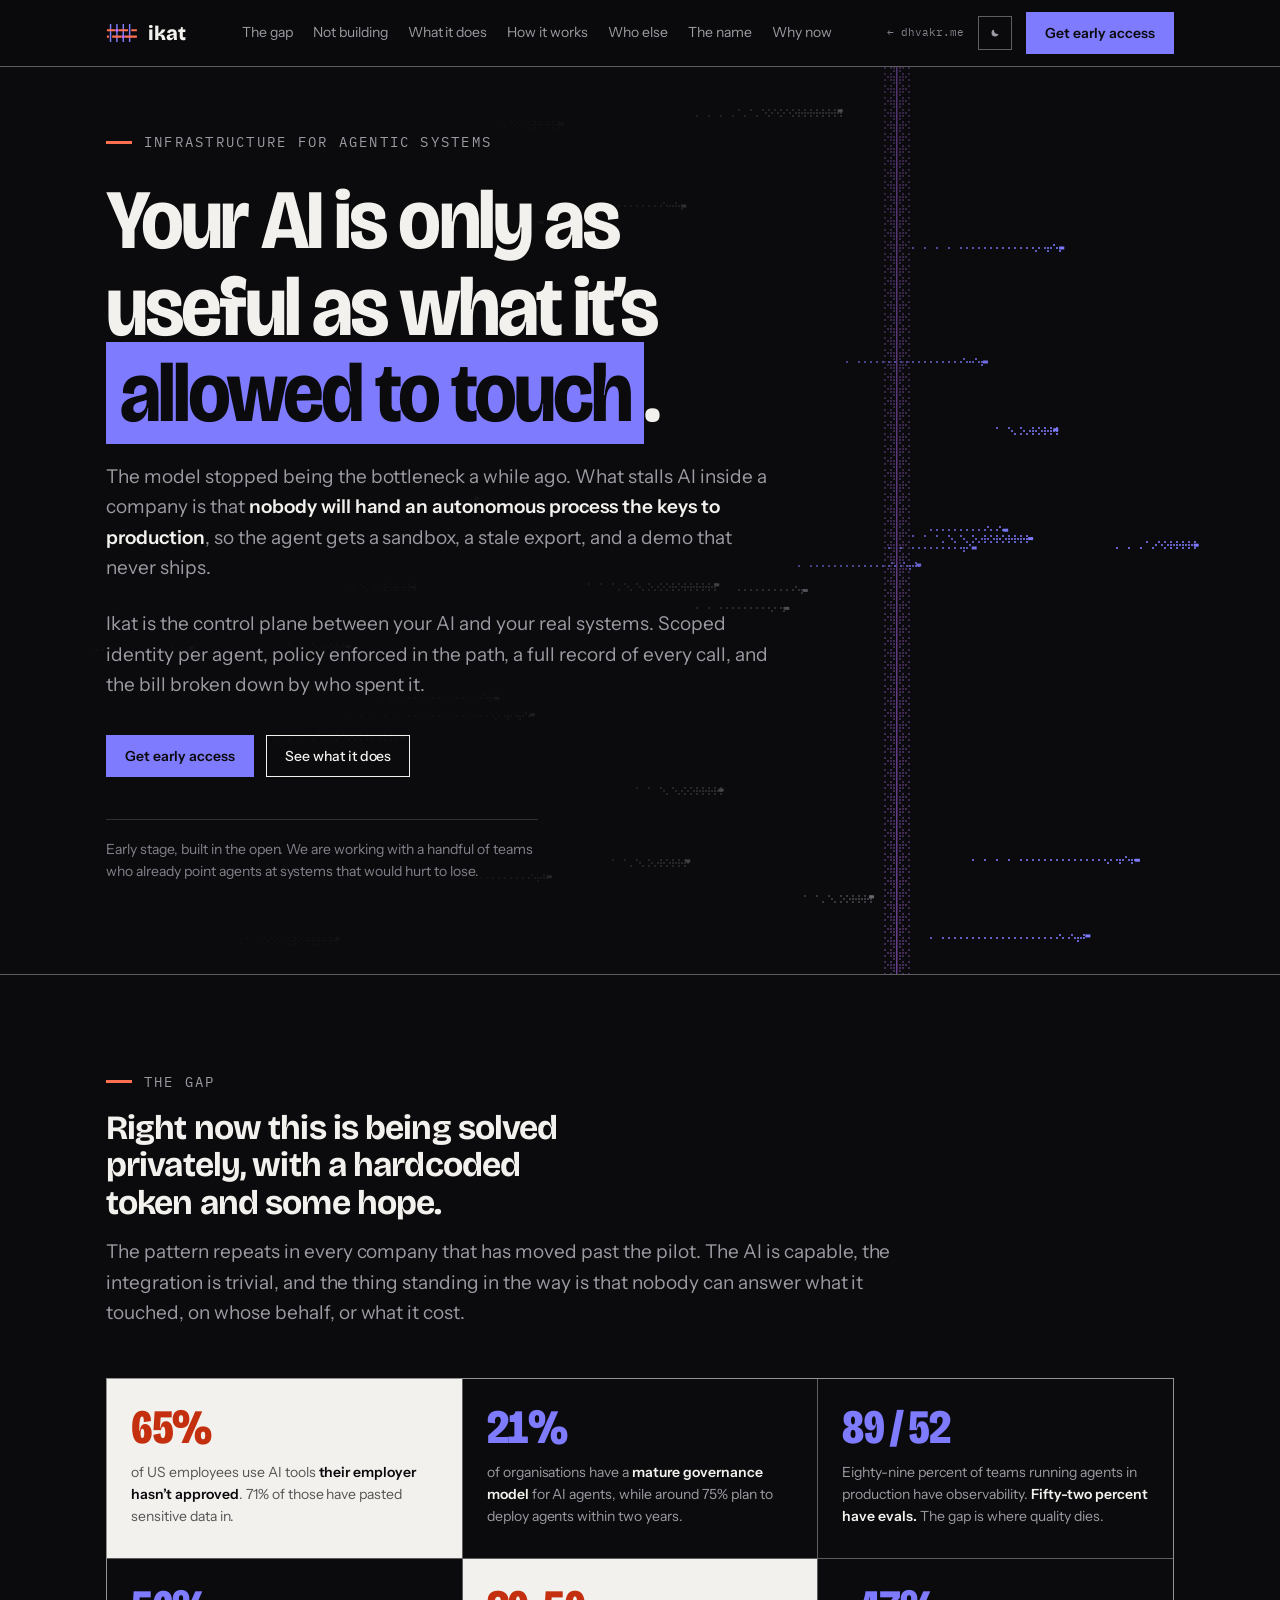
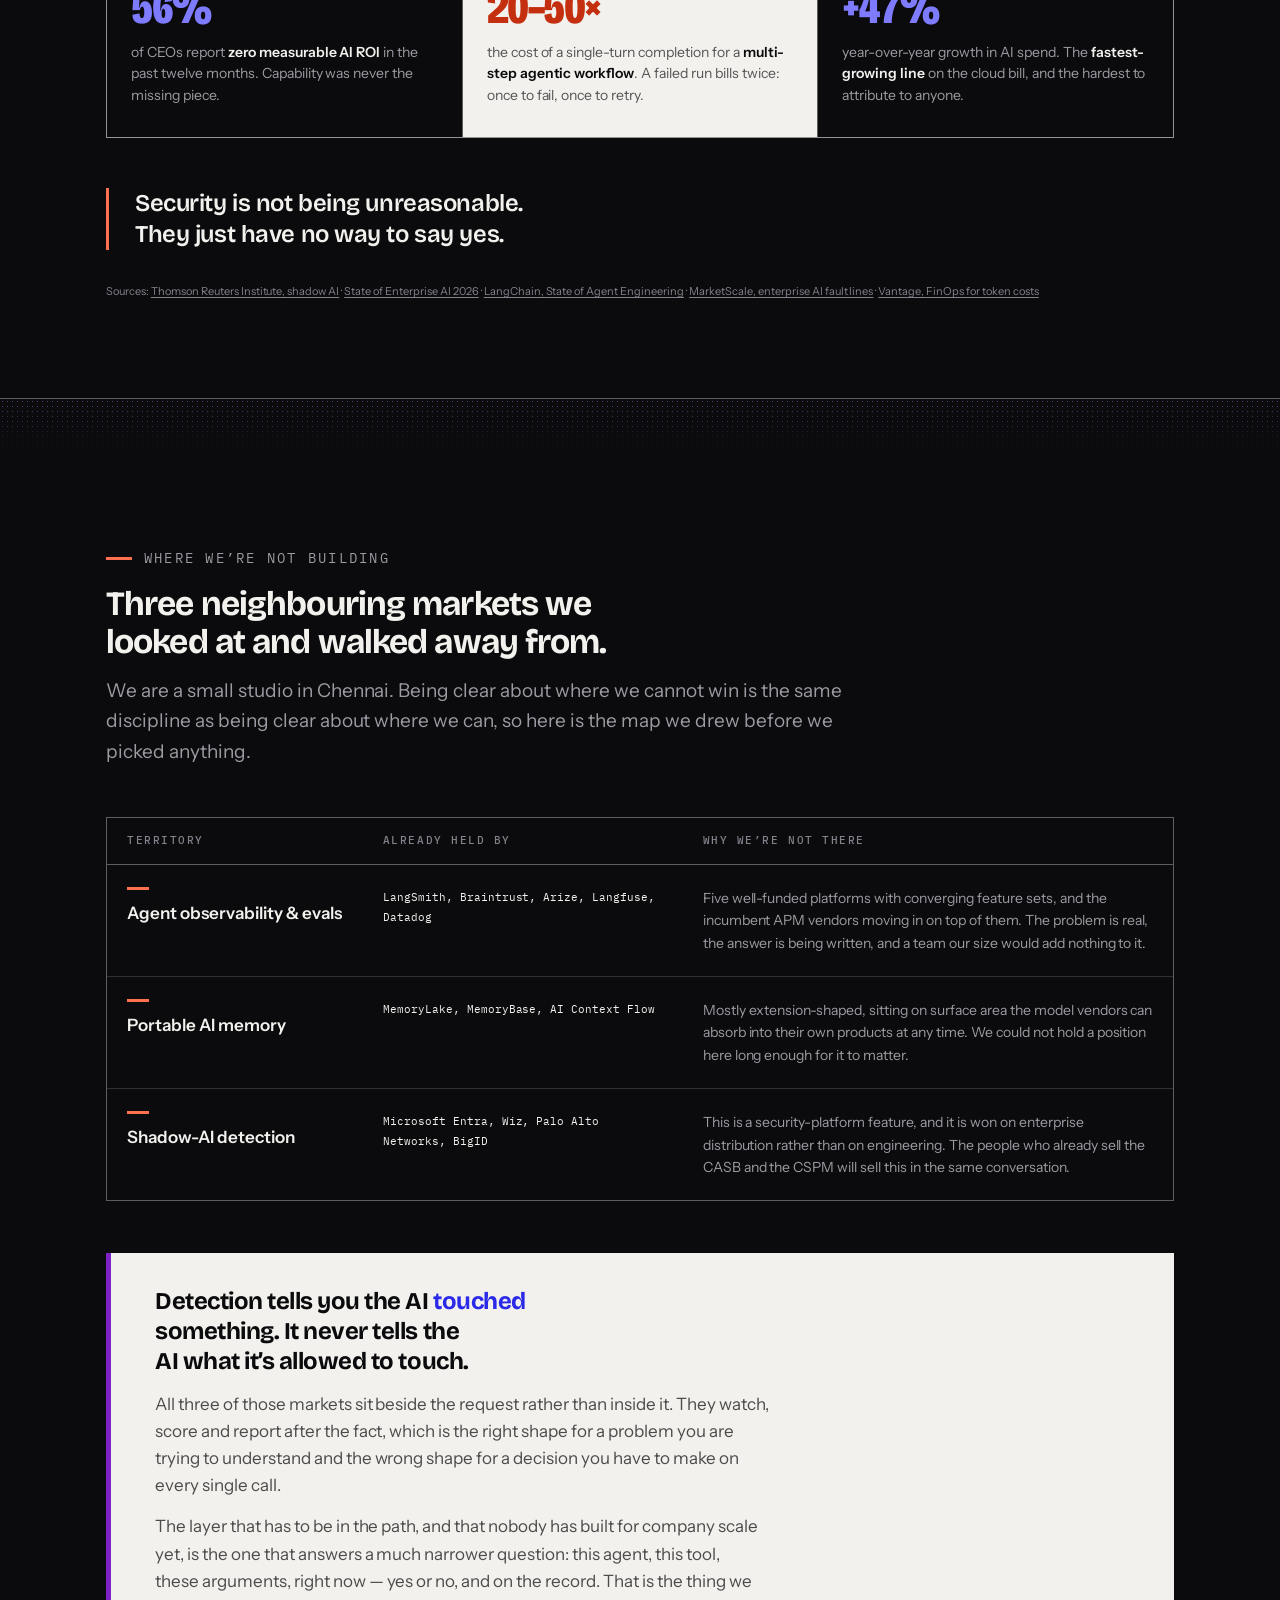
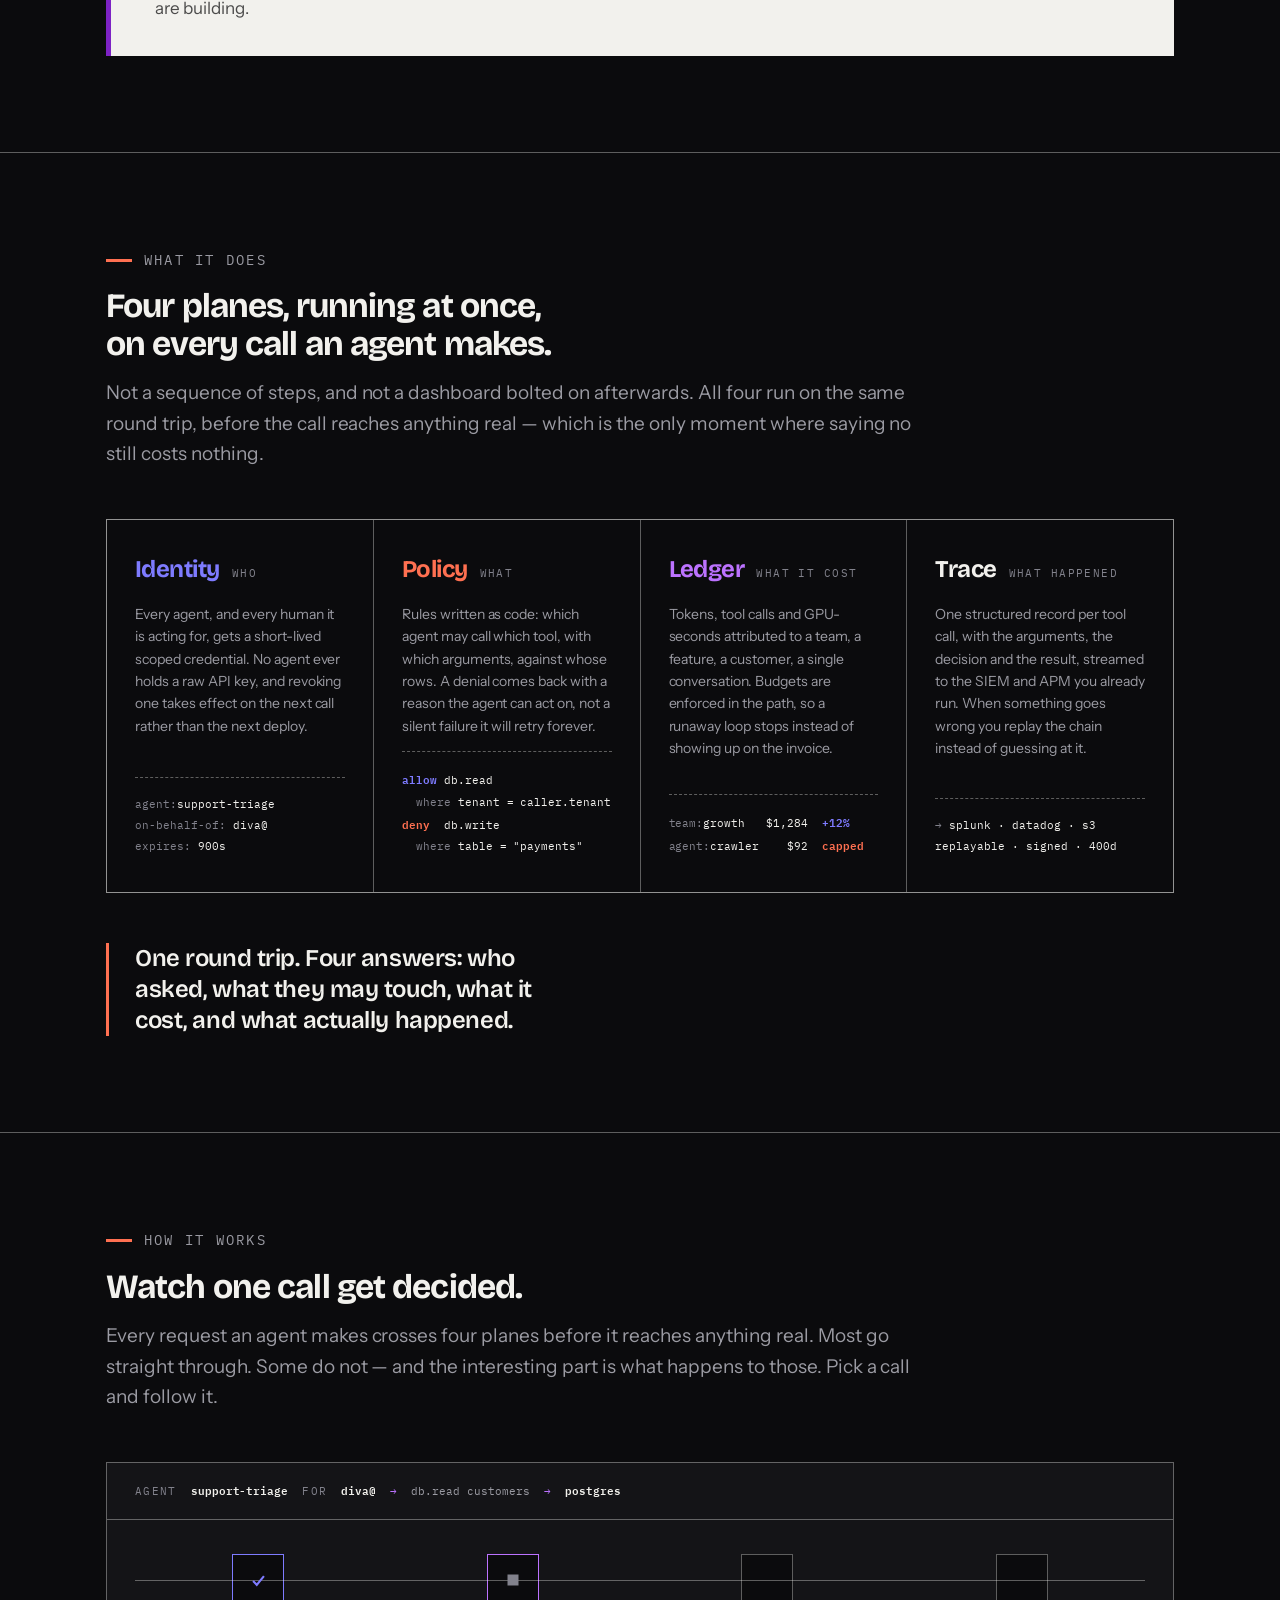
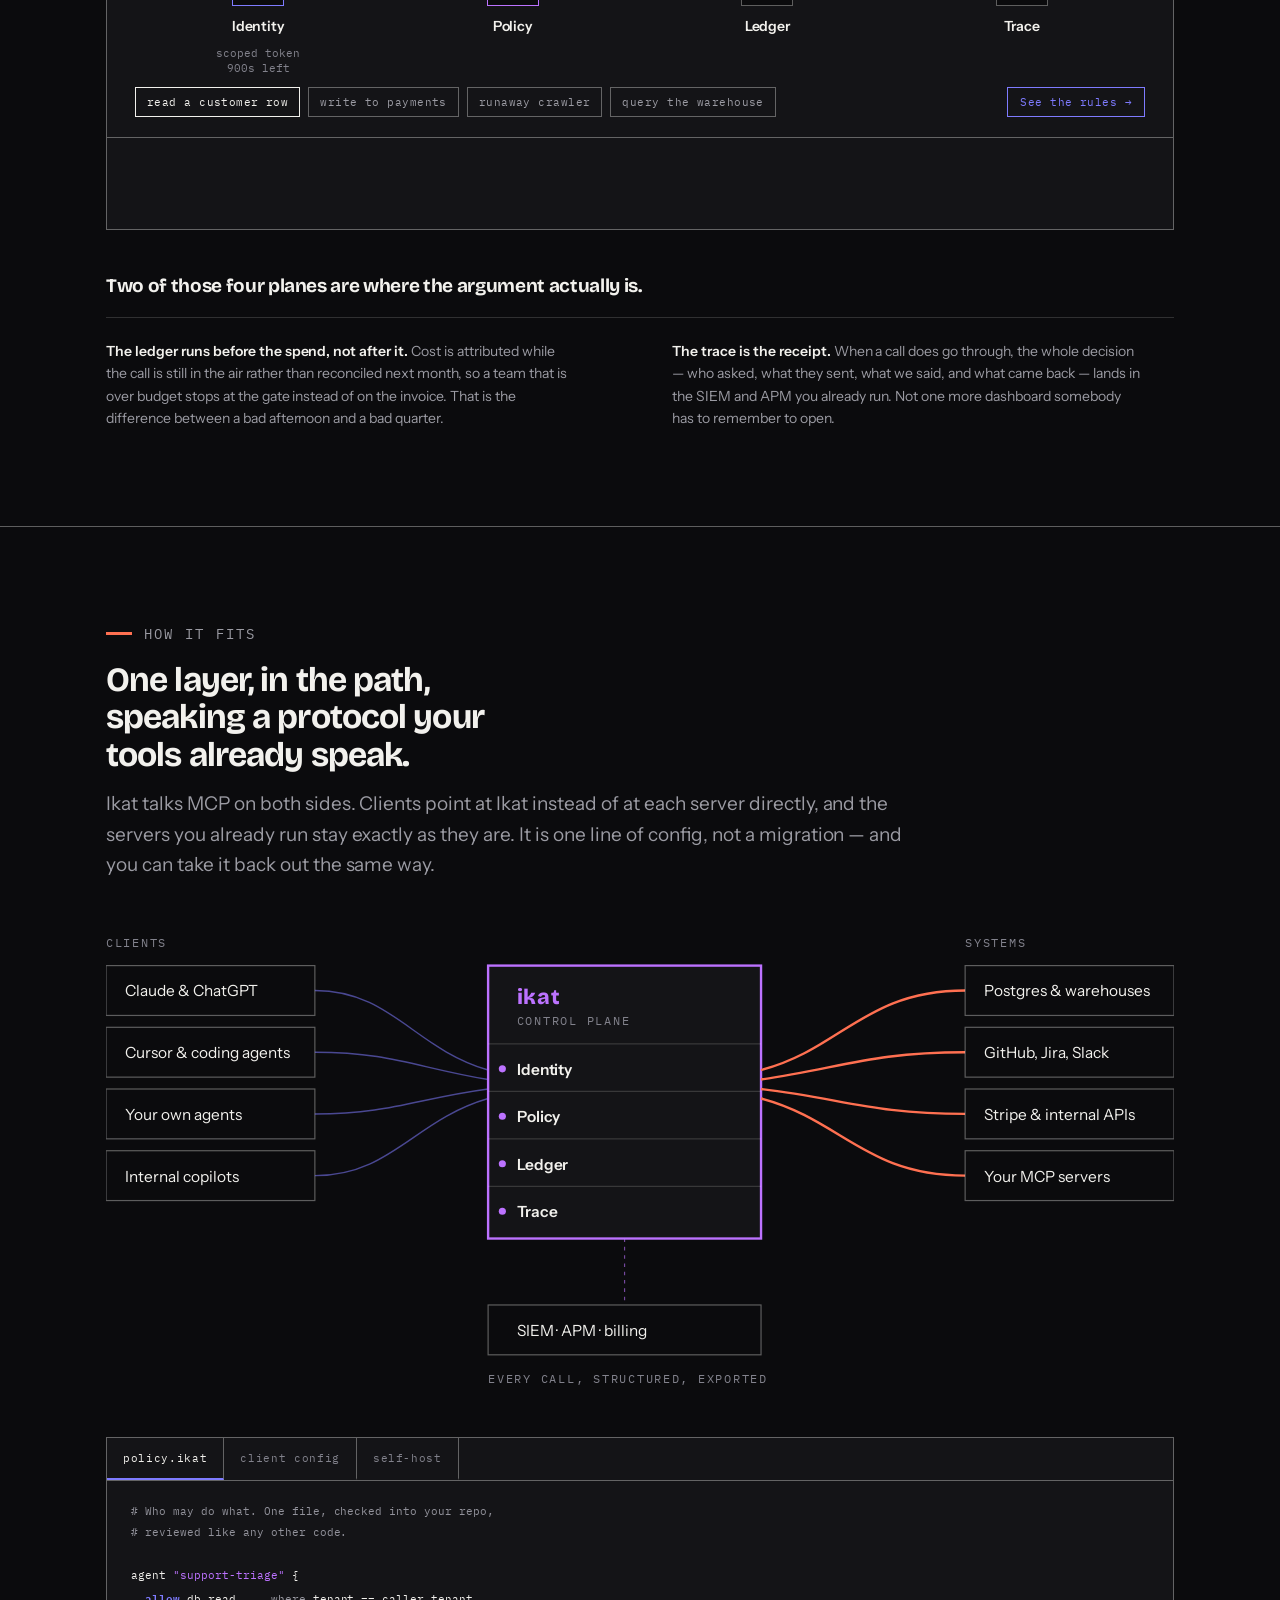
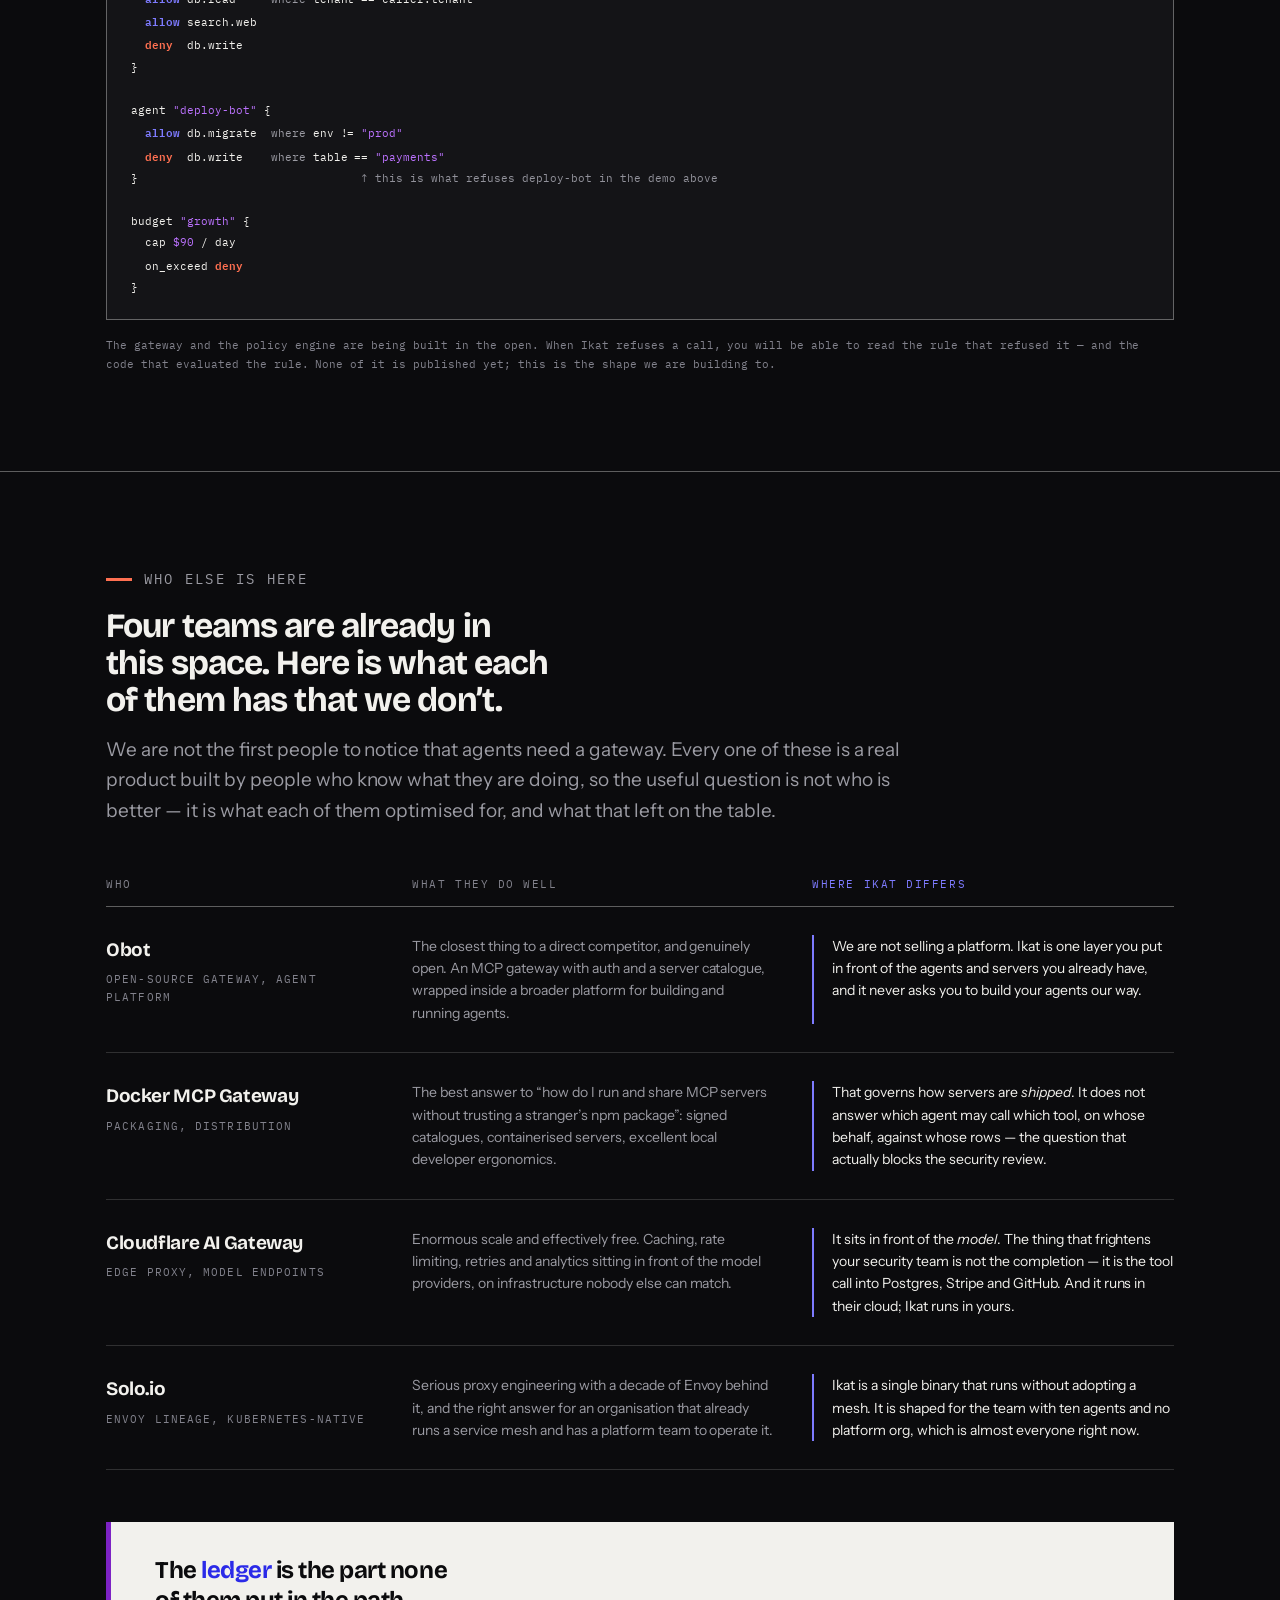
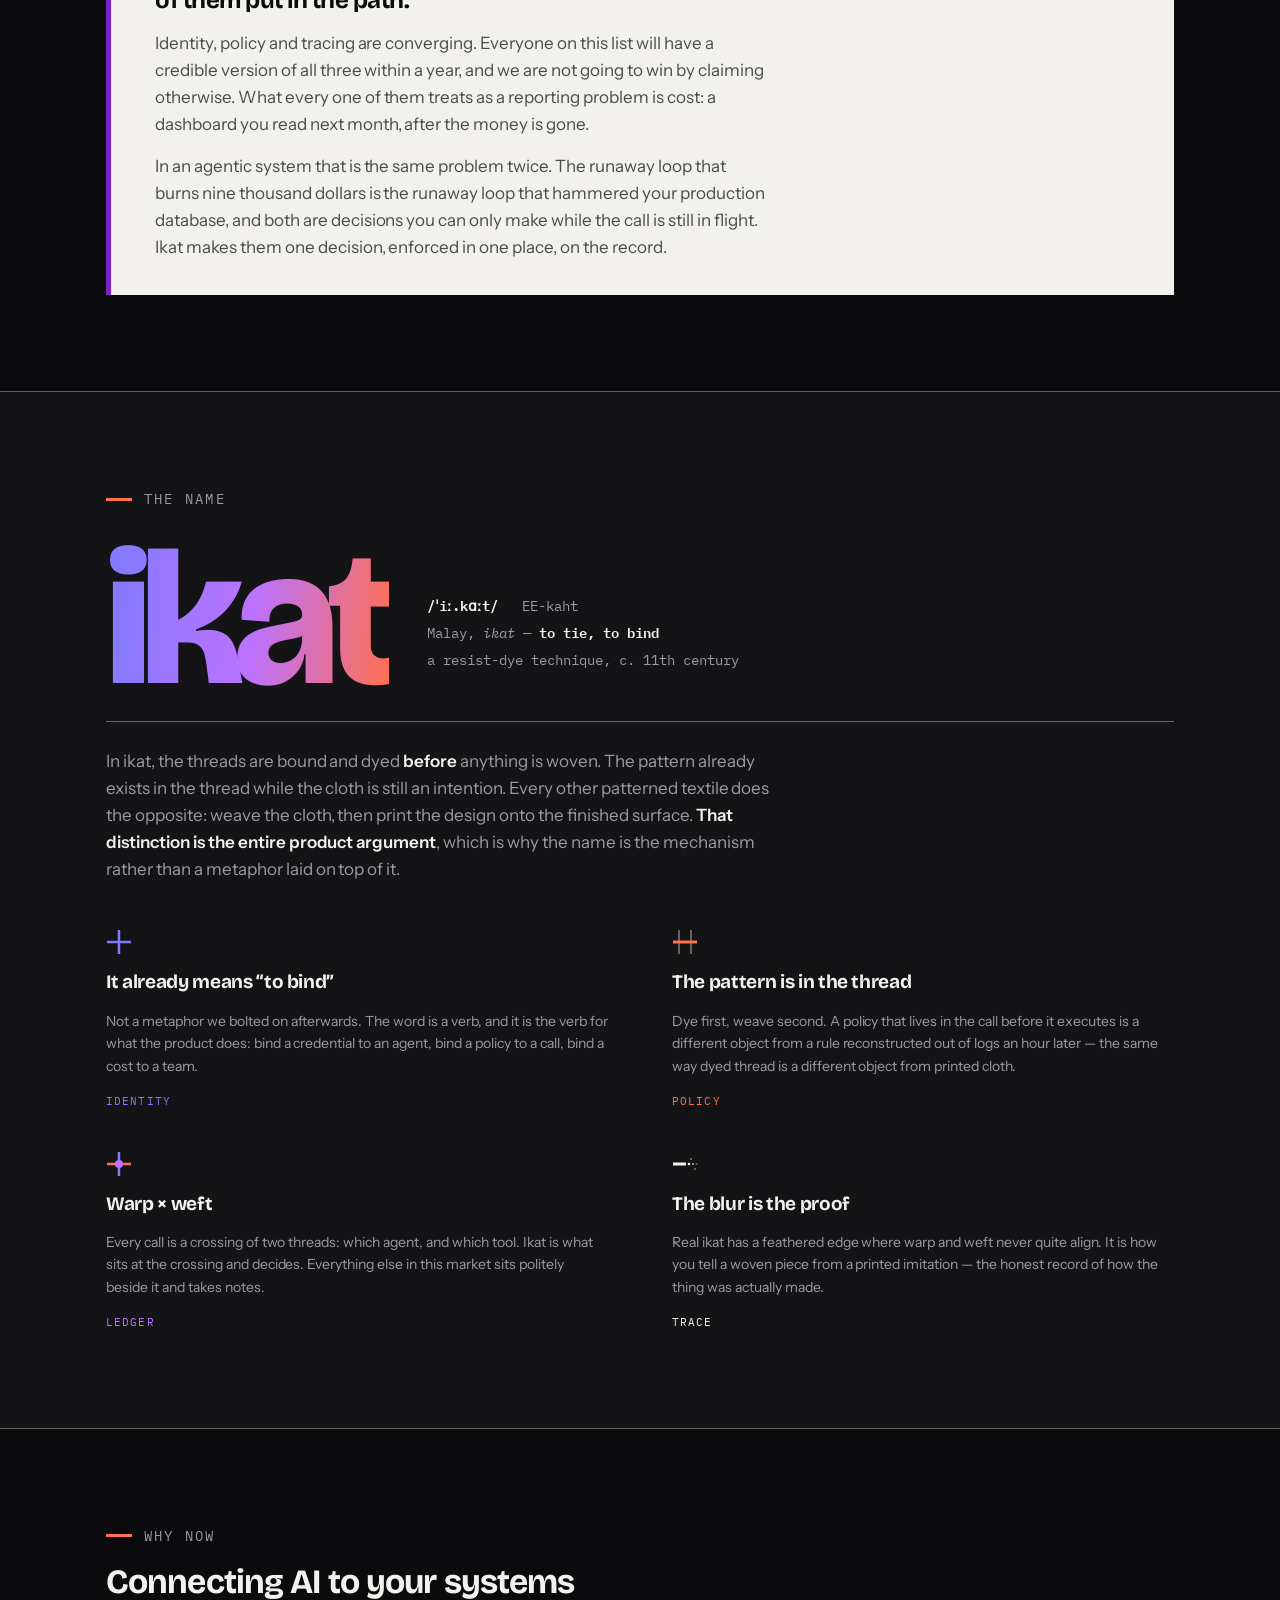
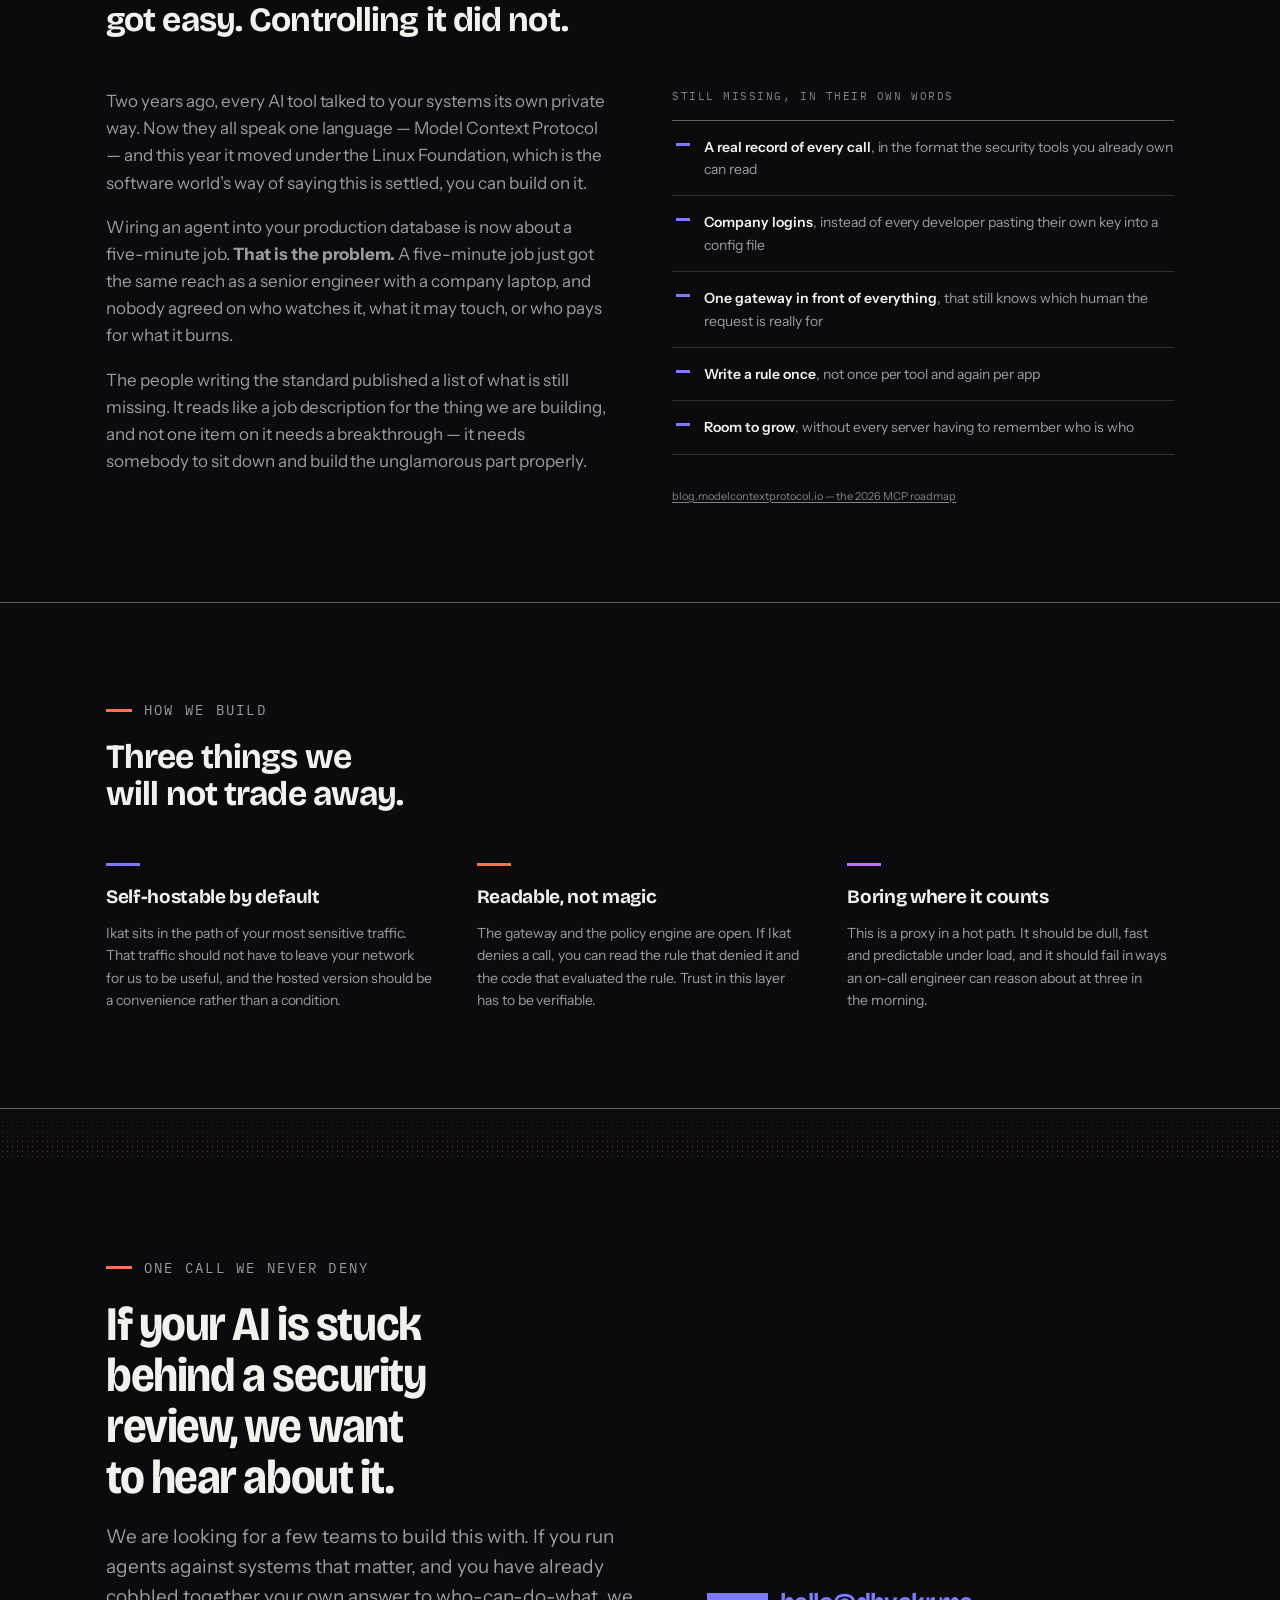
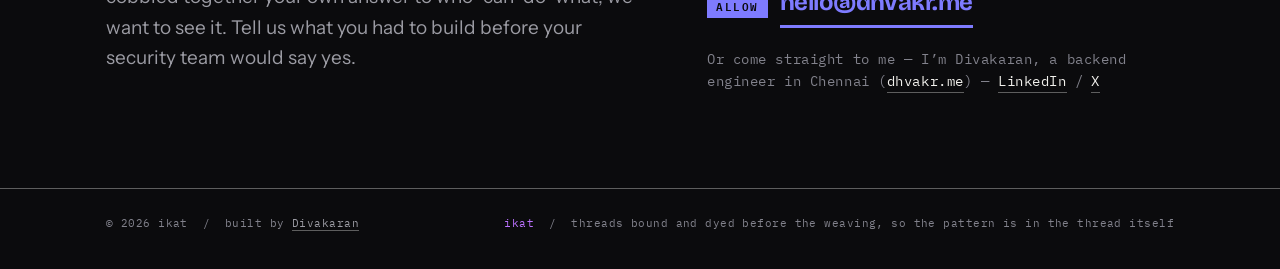
==== ikat/index.html @ 09421778 "iteration-3: rebuild the portfolio, mount Ikat at /ikat The portfolio asserted seniority ("Build Sca" ====
<!DOCTYPE html>
<html lang="en">
<head>
<meta charset="UTF-8">
<meta name="viewport" content="width=device-width, initial-scale=1.0">
<title>Ikat</title>
<meta name="description" content="Ikat is the control plane between your AI and your real systems: scoped identity, policy in the path, cost attribution, and a full record of every tool call.">
<meta name="theme-color" content="#0B0B0D">
<meta property="og:title" content="Ikat">
<meta property="og:description" content="The control plane between your AI and your real systems. Scoped identity per agent, policy enforced in the path, and the bill broken down by who spent it.">
<meta property="og:type" content="website">
<meta property="og:url" content="https://dhvakr.me/ikat/">
<link rel="canonical" href="https://dhvakr.me/ikat/">
<link rel="icon" type="image/png" href="/assets/img/favicons/dk.png">
<!-- BRAND SWAP: the trading name appears as "Ikat"/"ikat" in the <title>, the nav
     logotype, the hero, the name section, the diagram, the footer and the mailto link.
     sed -i '' 's/Ikat/Yourname/g; s/ikat/yourname/g; s/ikat\.dev/yourdomain.com/g' index.html -->
<link rel="preconnect" href="https://fonts.googleapis.com">
<link rel="preconnect" href="https://fonts.gstatic.com" crossorigin>
<link href="https://fonts.googleapis.com/css2?family=Bricolage+Grotesque:opsz,wdth,wght@12..96,75..200,400..800&family=IBM+Plex+Mono:wght@400;500;600&family=Instrument+Sans:wght@400;500;600&display=swap" rel="stylesheet">
<script>
/* Applied before first paint: a stored choice wins, otherwise the page stays
   on its dark default. Kept tiny and inline on purpose — a deferred script
   here would show one frame of the wrong theme. */
(function(){try{var t=localStorage.getItem('dhvakr-theme');
if(t==='light'||t==='dark')document.documentElement.setAttribute('data-theme',t);}catch(e){}})();
</script>
<style>
/* ---------------------------------------------------------------
   Two dyes and their crossing.

   The 1-bit skeleton stays: paper and ink, emphasis by inversion,
   edges that dissolve into dither. Colour is dye, not decoration —
   it is only ever allowed to mean one of three things:

     warp   indigo     the standing thread · identity · allow
     weft   vermilion  the thread the shuttle carries · deny
     cross  violet     the overprint where the two meet · the call

   Inverted blocks flip ground, so the dyes have -inv variants that
   are mixed for the opposite surface.
   --------------------------------------------------------------- */
/* Dark is the default ground — an unstamped page renders dark on purpose.
   Light is an explicit opt-in: the toggle stamps data-theme="light" on the
   root and remembers it. Every colour is defined in both blocks. */
:root{
  --paper:     #0B0B0D;
  --paper-2:   #141417;
  --paper-3:   #1D1D21;
  --ink:       #F2F1ED;
  --ink-2:     #9B9BA3;
  --ink-3:     #82828C;
  --rule:      rgba(242,241,237,0.16);
  --rule-2:    rgba(242,241,237,0.36);
  --inv-bg:    #F2F1ED;
  --inv-ink:   #0B0B0D;

  --warp:      #7E7BFF;
  --weft:      #FF7051;
  --weft-deep: #FF7051;
  --cross:     #BC72FF;

  --warp-inv:  #2B2AE8;
  --weft-inv:  #C4300F;
  --cross-inv: #7D22C4;

  --scrim:     rgba(11,11,13,0);
  --scrim-on:  rgba(11,11,13,0.93);

  --sel-bg:    rgba(126,123,255,0.32);
  --sel-ink:   #FFFFFF;
  --on-dye:    #0B0B0D;

  --loom-warp-a:  0.52;
  --loom-weft-a:  0.36;
  --loom-cross-a: 0.72;

  /* shared, theme-independent */
  --step--2: 0.6875rem;
  --step--1: 0.875rem;
  --step-0:  1.0625rem;
  --step-1:  1.1875rem;
  --step-2:  1.5rem;
  --step-3:  2.125rem;
  --step-4:  3rem;
  --step-5:  clamp(2.85rem, 6.6vw, 5.4rem);
  --step-6:  clamp(4rem, 15vw, 12rem);

  --measure: 62ch;
  --gutter: clamp(20px, 4vw, 46px);
  --maxw: 1160px;
  --ease: cubic-bezier(.22,.72,.2,1);
  --ease-soft: cubic-bezier(.32,.72,0,1);
}
:root[data-theme="light"]{
  --paper:     #FBFAF7;
  --paper-2:   #F2F0EA;
  --paper-3:   #E7E4DC;
  --ink:       #0B0B0D;
  --ink-2:     #52525A;
  --ink-3:     #6F6F78;
  --rule:      rgba(11,11,13,0.15);
  --rule-2:    rgba(11,11,13,0.34);
  --inv-bg:    #0B0B0D;
  --inv-ink:   #FBFAF7;

  --warp:      #2B2AE8;
  --weft:      #E23C1E;
  --weft-deep: #B82D12;
  --cross:     #7D22C4;

  --warp-inv:  #7E7BFF;
  --weft-inv:  #FF7051;
  --cross-inv: #BC72FF;

  --scrim:     rgba(251,250,247,0);
  --scrim-on:  rgba(251,250,247,0.94);

  --sel-bg:    rgba(43,42,232,0.16);
  --sel-ink:   #0B0B0D;
  --on-dye:    #FFFFFF;

  --loom-warp-a:  0.44;
  --loom-weft-a:  0.34;
  --loom-cross-a: 0.58;
}

*{ box-sizing:border-box; }
html{ scroll-behavior:smooth; }
@media (prefers-reduced-motion: reduce){ html{ scroll-behavior:auto; } }

body{
  margin:0;
  background:var(--paper);
  color:var(--ink);
  font-family:'Instrument Sans', ui-sans-serif, system-ui, -apple-system, sans-serif;
  font-size:var(--step-0);
  line-height:1.6;
  letter-spacing:-0.001em;
  font-kerning:normal;
  font-feature-settings:"kern" 1, "liga" 1, "calt" 1;
  -webkit-font-smoothing:antialiased;
  -moz-osx-font-smoothing:grayscale;
}
/* no single-word last lines in running copy */
p, li{ text-wrap:pretty; }
a{ color:inherit; }
.vh{ position:absolute; width:1px; height:1px; overflow:hidden; clip:rect(0 0 0 0); white-space:nowrap; }
::selection{ background:var(--sel-bg); color:var(--sel-ink); }
:focus-visible{ outline:2px solid var(--warp); outline-offset:3px; }

.display{
  font-family:'Bricolage Grotesque', ui-sans-serif, system-ui, sans-serif;
  font-variation-settings:'wdth' 100, 'opsz' 48;
  font-weight:700;
  letter-spacing:-0.024em;
  line-height:1.05;
  text-wrap:balance;
  margin:0;
}
.mono{
  font-family:'IBM Plex Mono', ui-monospace, SFMono-Regular, Menlo, monospace;
  font-variant-numeric:tabular-nums;
}
.wrap{ max-width:var(--maxw); margin:0 auto; padding:0 var(--gutter); }

.above{ position:relative; z-index:1; }

/* the ikat signature: a hard edge dissolving into dither, dyed */
.dither{
  height:52px; margin:0;
  background-image:radial-gradient(var(--cross) 0.9px, transparent 1px);
  background-size:5px 5px;
  -webkit-mask-image:linear-gradient(to bottom, #000 0%, transparent 100%);
  mask-image:linear-gradient(to bottom, #000 0%, transparent 100%);
  opacity:.5;
}
.dither.up{
  background-image:radial-gradient(var(--weft) 0.9px, transparent 1px);
  -webkit-mask-image:linear-gradient(to top, #000 0%, transparent 100%);
  mask-image:linear-gradient(to top, #000 0%, transparent 100%);
}

.eyebrow{
  font-family:'IBM Plex Mono', ui-monospace, monospace;
  font-size:var(--step--1);
  letter-spacing:0.16em; text-transform:uppercase;
  color:var(--ink-2);
  display:flex; align-items:center; gap:12px; margin:0;
}
.eyebrow::before{ content:""; width:26px; height:3px; background:var(--weft); flex:none; }
/* Everywhere else the eyebrow sits inside a flex .sec-head, where `gap` opens
   the space under it. These two blocks are bare, so they set it themselves —
   and the name section needs more, because the wordmark's negative leading
   pulls its glyphs up above their own line box. */
.contact .eyebrow{ margin-bottom:20px; }
.name .eyebrow{ margin-bottom:34px; }

/* scroll reveal — class is added by script, so no-JS keeps everything visible */
.reveal{ opacity:0; transform:translateY(20px); transition:opacity .9s var(--ease-soft), transform .9s var(--ease-soft); }
.reveal.in{ opacity:1; transform:none; }
@media (prefers-reduced-motion: reduce){
  .reveal, .reveal.in{ opacity:1; transform:none; transition:none; }
}

/* --- nav ------------------------------------------------------- */
header.nav{
  position:sticky; top:0; z-index:30;
  background:color-mix(in srgb, var(--paper) 86%, transparent);
  backdrop-filter:blur(14px);
  border-bottom:1px solid var(--rule-2);
}
.nav .wrap{ display:flex; align-items:center; justify-content:space-between; gap:24px; height:66px; }
.logo{ display:flex; align-items:center; gap:11px; text-decoration:none; }
.logo svg{ display:block; height:20px; width:auto; }
.logo .word{
  font-family:'Bricolage Grotesque', sans-serif;
  font-variation-settings:'wdth' 132;
  font-weight:800; font-size:20px; letter-spacing:0.004em;
}
.navlinks{ display:flex; align-items:center; gap:20px; font-size:var(--step--1); color:var(--ink-2); flex-wrap:nowrap; }
.navlinks a{ text-decoration:none; padding:3px 0; white-space:nowrap; border-bottom:2px solid transparent; transition:color .3s var(--ease-soft), border-color .3s var(--ease-soft); }
.navlinks a:hover{ color:var(--ink); border-bottom-color:var(--weft); }
@media (max-width:1080px){ .navlinks{ display:none; } }

.navtools{ display:flex; align-items:center; gap:14px; }
/* Ikat lives at dhvakr.me/ikat, so the nav needs a way back up. */
.uplink{ font-family:'IBM Plex Mono', ui-monospace, monospace; font-size:var(--step--2); color:var(--ink-3); text-decoration:none;
  white-space:nowrap; transition:color .3s var(--ease-soft); }
.uplink:hover{ color:var(--ink); }
@media (max-width:620px){ .uplink{ display:none; } }
.themetoggle{
  appearance:none; background:transparent; border:1px solid var(--rule-2);
  color:var(--ink-2); width:34px; height:34px; padding:0; cursor:pointer;
  display:grid; place-items:center; flex:none;
  transition:border-color .3s var(--ease-soft), color .3s var(--ease-soft);
}
.themetoggle:hover{ border-color:var(--warp); color:var(--warp); }
.themetoggle svg{ display:block; width:16px; height:16px; }
/* one glyph, two states: the sun's rays retract and a crescent bites in */
.themetoggle .rays{ transition:opacity .35s var(--ease-soft), transform .45s var(--ease-soft); transform-origin:center; }
.themetoggle .bite{ transition:transform .45s var(--ease-soft); transform-origin:center; }
:root[data-theme="light"] .themetoggle .rays{ opacity:1; transform:none; }
:root[data-theme="light"] .themetoggle .bite{ transform:translate(11px,-11px); }
:root:not([data-theme="light"]) .themetoggle .rays{ opacity:0; transform:scale(.4); }
:root:not([data-theme="light"]) .themetoggle .bite{ transform:none; }
@media (prefers-reduced-motion: reduce){
  .themetoggle .rays, .themetoggle .bite{ transition:none; }
}

.btn{
  font-size:var(--step--1); font-weight:500;
  padding:9px 18px; border:1.5px solid var(--ink);
  text-decoration:none; display:inline-block; white-space:nowrap;
  transition:background .3s var(--ease-soft), color .3s var(--ease-soft), border-color .3s var(--ease-soft);
}
.btn:hover{ background:var(--ink); color:var(--paper); }
.btn-solid{ background:var(--warp); border-color:var(--warp); color:var(--on-dye); font-weight:600; }
.btn-solid:hover{ background:var(--cross); border-color:var(--cross); color:var(--on-dye); }

/* --- hero ------------------------------------------------------ */
.hero{ position:relative; overflow:hidden; border-bottom:1px solid var(--rule-2); }
#loom{ position:absolute; inset:0; width:100%; height:100%; z-index:0; }
.hero-scrim{
  position:absolute; inset:0; z-index:1; pointer-events:none;
  background:linear-gradient(98deg, var(--scrim-on) 0%, var(--scrim-on) 40%, var(--scrim) 78%);
}
/* narrow: text runs the full width, so the loom gets a band at the top
   instead of a column on the right, and the copy sits on clean ground */
@media (max-width:860px){
  .hero-scrim{
    background:linear-gradient(180deg,
      var(--scrim) 0%, color-mix(in srgb, var(--scrim-on) 45%, transparent) 12%,
      var(--paper) 31%, var(--paper) 100%);
  }
}
.hero .wrap{ position:relative; z-index:2; padding-top:clamp(40px,5vw,68px); padding-bottom:clamp(48px,6vw,84px); }
.hero h1{
  font-size:var(--step-5); max-width:15ch; margin:24px 0 0;
  font-variation-settings:'wdth' 92,'opsz' 96;
  letter-spacing:-0.034em; line-height:1.02;
}
.hero h1 u{
  text-decoration:none; background:var(--warp); color:var(--on-dye);
  padding:0 .16em; box-decoration-break:clone; -webkit-box-decoration-break:clone;
}
.hero p.lede{ font-size:var(--step-1); color:var(--ink-2); max-width:52ch; margin:26px 0 0; }
.hero p.lede strong{ color:var(--ink); font-weight:600; }
.hero .cta{ display:flex; flex-wrap:wrap; gap:12px; margin-top:34px; }
.hero .sig{ margin-top:42px; padding-top:18px; border-top:1px solid var(--rule); font-size:var(--step--1); color:var(--ink-3); max-width:48ch; }

/* --- sections -------------------------------------------------- */
section{ border-bottom:1px solid var(--rule-2); }
section > .wrap{ padding:clamp(62px,7.5vw,104px) var(--gutter); }
.sec-head{ display:flex; flex-direction:column; gap:16px; margin-bottom:50px; }
.sec-head h2{ font-size:var(--step-3); max-width:23ch; font-variation-settings:'wdth' 100,'opsz' 40; letter-spacing:-0.026em; line-height:1.1; }
.sec-head p:not(.eyebrow){ color:var(--ink-2); max-width:var(--measure); margin:0; font-size:var(--step-1); }

/* --- stats ----------------------------------------------------- */
/* six figures — 3x2, never a widow row */
.stats{ display:grid; grid-template-columns:repeat(3,minmax(0,1fr)); gap:1px; background:var(--rule-2); border:1px solid var(--rule-2); }
@media (max-width:900px){ .stats{ grid-template-columns:repeat(2,minmax(0,1fr)); } }
@media (max-width:560px){ .stats{ grid-template-columns:1fr; } }
.stat{ background:var(--paper); padding:26px 24px 30px; display:flex; flex-direction:column; gap:12px; transition:background .4s var(--ease-soft); }
.stat b{
  font-family:'Bricolage Grotesque', sans-serif;
  font-variation-settings:'wdth' 76;
  font-weight:800; font-size:var(--step-4); line-height:.94;
  font-variant-numeric:tabular-nums; letter-spacing:-0.03em;
  color:var(--warp);
}
.stat span{ font-size:var(--step--1); color:var(--ink-2); line-height:1.55; }
.stat span i{ font-style:normal; color:var(--ink); font-weight:600; }
.stat.invert{ background:var(--inv-bg); }
.stat.invert b{ color:var(--weft-inv); }
.stat.invert span i{ color:var(--inv-ink); }
.stat.invert span{ color:color-mix(in srgb, var(--inv-ink) 68%, transparent); }

.pullquote{
  margin:50px 0 0; padding-left:26px; border-left:3px solid var(--weft);
  font-size:var(--step-2); font-family:'Bricolage Grotesque',sans-serif;
  font-variation-settings:'wdth' 100; font-weight:600; line-height:1.3;
  letter-spacing:-0.018em; max-width:34ch; text-wrap:balance;
}
.sources{ margin:32px 0 0; font-size:var(--step--2); color:var(--ink-3); line-height:1.8; }
.sources a{ color:var(--ink-3); text-decoration:underline; text-underline-offset:2px; text-decoration-thickness:1px; }
.sources a:hover{ color:var(--warp); }

/* --- market map table ------------------------------------------ */
.map-scroll{ overflow-x:auto; border:1px solid var(--rule-2); }
table.map{ width:100%; min-width:720px; border-collapse:collapse; text-align:left; }
table.map th{
  font-family:'IBM Plex Mono',monospace; font-weight:500;
  font-size:var(--step--2); letter-spacing:0.14em; text-transform:uppercase;
  color:var(--ink-3); padding:14px 20px; border-bottom:1px solid var(--rule-2);
  vertical-align:bottom; white-space:nowrap;
}
table.map td{ padding:22px 20px; border-bottom:1px solid var(--rule); vertical-align:top; font-size:var(--step--1); color:var(--ink-2); }
table.map tr:last-child td{ border-bottom:none; }
table.map td.territory{ color:var(--ink); font-weight:600; font-size:var(--step-0); width:24%; }
table.map td.territory::before{
  content:""; display:block; width:22px; height:3px; background:var(--weft); margin-bottom:10px;
}
table.map td.holders{ width:30%; font-family:'IBM Plex Mono',monospace; font-size:var(--step--2); line-height:1.85; color:var(--ink); }
.claim{
  margin-top:52px; padding:34px clamp(24px,4vw,44px);
  background:var(--inv-bg); color:var(--inv-ink);
  border-left:5px solid var(--cross-inv);
}
.claim p{ margin:0; max-width:56ch; }
.claim p + p{ margin-top:14px; }
.claim .lead{
  font-family:'Bricolage Grotesque',sans-serif; font-variation-settings:'wdth' 100;
  font-weight:700; font-size:var(--step-2); line-height:1.24; letter-spacing:-0.02em;
  max-width:26ch; text-wrap:balance;
}
.claim .lead em{ font-style:normal; color:var(--warp-inv); }
.claim .body{ color:color-mix(in srgb, var(--inv-ink) 72%, transparent); font-size:var(--step-0); }

/* --- planes ---------------------------------------------------- */
/* four planes run at once, so they sit on one row wherever there is room */
.planes{ display:grid; grid-template-columns:repeat(4,minmax(0,1fr)); gap:1px; background:var(--rule-2); border:1px solid var(--rule-2); }
@media (max-width:1080px){ .planes{ grid-template-columns:repeat(2,minmax(0,1fr)); } }
@media (max-width:620px){ .planes{ grid-template-columns:1fr; } }
.plane{ background:var(--paper); padding:30px 28px 34px; display:flex; flex-direction:column; gap:14px; position:relative; }
.plane{ transition:background .45s var(--ease-soft); }
.plane:hover, .plane:focus-within{ background:var(--paper-2); }
.plane::before{
  content:""; position:absolute; left:0; top:0; width:100%; height:3px;
  background:var(--dye, var(--warp)); transform:scaleX(0); transform-origin:left;
  transition:transform .55s var(--ease-soft);
}
.plane:hover::before, .plane:focus-within::before{ transform:scaleX(1); }
.plane .tag{ display:flex; align-items:baseline; gap:12px; }
.plane h3{ margin:0; font-family:'Bricolage Grotesque',sans-serif; font-variation-settings:'wdth' 116; font-weight:700; font-size:var(--step-2); letter-spacing:-0.022em; color:var(--dye, var(--warp)); }
.plane .kind{ font-family:'IBM Plex Mono',monospace; font-size:var(--step--2); letter-spacing:0.13em; text-transform:uppercase; color:var(--ink-3); }
.plane p{ margin:0; color:var(--ink-2); font-size:var(--step--1); }
.plane .eg{
  margin-top:auto; padding-top:16px; border-top:1px dashed var(--rule-2);
  font-family:'IBM Plex Mono',monospace; font-size:var(--step--2); color:var(--ink); line-height:1.95;
  overflow-wrap:anywhere;
}
.plane .eg .k{ color:var(--ink-3); }
.plane .eg .ok{ color:var(--warp); font-weight:600; }
.plane .eg .no{ color:var(--weft-deep); font-weight:600; }

/* --- diagram --------------------------------------------------- */
.diagram-scroll{ overflow-x:auto; padding-bottom:8px; }
.diagram{ display:block; width:100%; min-width:840px; height:auto; }
.d-box{ fill:var(--paper); stroke:var(--rule-2); stroke-width:1; }
.d-core{ fill:var(--paper-2); stroke:var(--cross); stroke-width:2; }
.d-row{ fill:none; stroke:var(--rule); stroke-width:1; }
.d-label{ fill:var(--ink); font-family:'Instrument Sans',sans-serif; font-size:13px; }
.d-core-label{ fill:var(--cross); font-family:'Bricolage Grotesque',sans-serif; font-weight:800; font-size:18px; letter-spacing:0.03em; }
.d-cap{ fill:var(--ink-3); font-family:'IBM Plex Mono',monospace; font-size:10.5px; letter-spacing:0.14em; text-transform:uppercase; }
.d-line{ stroke:var(--warp); stroke-width:1.2; fill:none; opacity:.55; }
.d-line-hot{ stroke:var(--weft); stroke-width:2; fill:none; }
.d-dash{ stroke:var(--cross); stroke-width:1; fill:none; stroke-dasharray:3 4; opacity:.6; }
.d-plane{ fill:var(--ink); font-family:'Instrument Sans',sans-serif; font-size:13px; font-weight:600; }
.d-dot{ fill:var(--cross); }

/* --- rule drawer ------------------------------------------------ */
/* Reachable from the demo without stacking a code block under it.
   Content is cloned from the policy tab at open time, so the file has
   exactly one source of truth on the page. */
.rulebtn{
  appearance:none; cursor:pointer; background:transparent; margin-left:auto;
  border:1px solid var(--warp); color:var(--warp);
  font-family:'IBM Plex Mono',monospace; font-size:var(--step--2);
  letter-spacing:0.04em; padding:7px 12px;
  transition:background-color .3s var(--ease-soft), color .3s var(--ease-soft);
}
.rulebtn:hover{ background:var(--warp); color:var(--on-dye); }
@media (max-width:620px){ .rulebtn{ margin-left:0; } }

.drawer[hidden]{ display:none; }
.drawer{ position:fixed; inset:0; z-index:60; }
.drawer-scrim{
  position:absolute; inset:0; background:rgba(0,0,0,0.55);
  opacity:0; transition:opacity .32s var(--ease-soft);
}
.drawer.open .drawer-scrim{ opacity:1; }
.drawer-panel{
  position:absolute; top:0; right:0; height:100%; width:min(640px,100%);
  background:var(--paper); border-left:1px solid var(--rule-2);
  display:flex; flex-direction:column;
  transform:translateX(100%); transition:transform .4s var(--ease-soft);
}
.drawer.open .drawer-panel{ transform:none; }
.drawer-head{
  display:flex; align-items:center; justify-content:space-between; gap:16px;
  padding:16px clamp(18px,3vw,26px); border-bottom:1px solid var(--rule-2); flex:none;
}
.drawer-title{
  font-family:'IBM Plex Mono',monospace; font-size:var(--step--2);
  letter-spacing:0.06em; color:var(--ink);
}
.drawer-close{
  appearance:none; cursor:pointer; background:transparent;
  border:1px solid var(--rule-2); color:var(--ink-2);
  width:32px; height:32px; display:grid; place-items:center; flex:none;
  font-family:'IBM Plex Mono',monospace; font-size:15px; line-height:1;
  transition:border-color .3s var(--ease-soft), color .3s var(--ease-soft);
}
.drawer-close:hover{ border-color:var(--weft); color:var(--weft); }
.drawer-body{ overflow:auto; flex:1; }
.drawer-body .codepane{ display:block; }
.drawer-foot{
  padding:14px clamp(18px,3vw,26px); border-top:1px solid var(--rule-2); flex:none;
  font-family:'IBM Plex Mono',monospace; font-size:var(--step--2);
  color:var(--ink-3); line-height:1.7;
}
@media (prefers-reduced-motion: reduce){
  .drawer-scrim, .drawer-panel{ transition:none; }
}

/* --- adoption code ---------------------------------------------- */
/* Three tabs, because "one line of config" is a claim until someone
   can see the line. The policy tab deliberately contains the exact rule
   that refuses the call in the inspector above. */
.codetabs{ border:1px solid var(--rule-2); background:var(--paper-2); }
.codetabs-bar{
  display:flex; flex-wrap:wrap; gap:0; border-bottom:1px solid var(--rule-2);
}
.codetab{
  appearance:none; cursor:pointer; background:transparent; border:0;
  border-right:1px solid var(--rule-2); border-bottom:2px solid transparent;
  font-family:'IBM Plex Mono',monospace; font-size:var(--step--2);
  letter-spacing:0.06em; color:var(--ink-3); padding:13px 16px;
  transition:color .3s var(--ease-soft), border-color .3s var(--ease-soft);
}
.codetab:hover{ color:var(--ink); }
.codetab[aria-selected="true"]{ color:var(--ink); border-bottom-color:var(--warp); }
.codepane{ display:none; margin:0; padding:20px clamp(16px,3vw,24px); overflow-x:auto; }
.codepane[data-open]{ display:block; }
.codepane code{
  font-family:'IBM Plex Mono',monospace; font-size:var(--step--2);
  line-height:1.95; color:var(--ink); white-space:pre; display:block;
}
/* ink-3 lands at 4.37:1 on paper-2 — just under AA, so comments sit
   between the two greys rather than on the lighter one */
.codepane .c{ color:color-mix(in srgb, var(--ink-2) 65%, var(--ink-3)); }
.codepane .kw{ color:var(--ink-2); }             /* keyword  */
.codepane .ok{ color:var(--warp); font-weight:600; }
.codepane .no{ color:var(--weft-deep); font-weight:600; }
.codepane .str{ color:var(--cross); }
.codepane .add{ color:var(--warp); }
.codepane .del{ color:var(--weft-deep); opacity:.75; }
.code-note{
  margin:16px 0 0; font-family:'IBM Plex Mono',monospace;
  font-size:var(--step--2); color:var(--ink-3); line-height:1.8;
}

/* --- the request inspector ------------------------------------- */
/* A real call moving through the four planes. Everything here is a
   token-driven DOM element rather than canvas, so the labels stay
   crisp, selectable, and legible to a screen reader. */
.rig{ border:1px solid var(--rule-2); background:var(--paper-2); }
.rig-head{
  display:flex; flex-wrap:wrap; align-items:baseline; gap:8px 14px;
  padding:18px clamp(18px,3vw,28px);
  border-bottom:1px solid var(--rule-2);
  font-family:'IBM Plex Mono',monospace; font-size:var(--step--2);
}
.rig-head .k{ color:var(--ink-3); letter-spacing:0.12em; text-transform:uppercase; }
.rig-head .v{ color:var(--ink); font-weight:600; }
.rig-head .arrow{ color:var(--cross); }
.rig-head .call{ color:var(--ink-2); }

/* clips the token as it leaves the frame — without this the exiting
   token grows the track's scroll width and pushes the page sideways */
.rig-track{ position:relative; overflow:hidden; padding:34px clamp(18px,3vw,28px) 8px; }
.rig-rail{
  position:absolute; left:clamp(18px,3vw,28px); right:clamp(18px,3vw,28px);
  top:60px; height:1px; background:var(--rule-2);
}
.rig-token{
  position:absolute; top:60px; left:0; width:11px; height:11px;
  transform:translate(-50%,-50%); background:var(--ink-3);
  transition:left .5s var(--ease-soft), background-color .3s linear, opacity .3s linear;
  z-index:2;
}
.rig-token.deny{ background:var(--weft); }
.rig-token.pass{ background:var(--warp); }
.rig-token.gone{ opacity:0; }

.rig-gates{ display:grid; grid-template-columns:repeat(4,1fr); gap:8px; }
.gate{ display:flex; flex-direction:column; align-items:center; gap:9px; text-align:center; }
.gate-box{
  width:52px; height:52px; flex:none; display:grid; place-items:center;
  background:var(--paper); border:1px solid var(--rule-2);
  transition:border-color .3s var(--ease-soft), background-color .3s var(--ease-soft);
}
.gate.active .gate-box{ border-color:var(--cross); }
.gate.ok .gate-box{ border-color:var(--warp); }
.gate.no .gate-box{ border-color:var(--weft); background:var(--weft); }
/* masked, not background-image, so the glyph takes a theme token
   instead of a hex baked into the data URI */
.gate-mark{
  width:13px; height:13px; display:block;
  -webkit-mask-repeat:no-repeat; mask-repeat:no-repeat;
  -webkit-mask-position:center;  mask-position:center;
  -webkit-mask-size:contain;     mask-size:contain;
  opacity:0; transition:opacity .25s linear;
}
.gate.ok .gate-mark, .gate.no .gate-mark{ opacity:1; }
.gate.ok .gate-mark{
  background-color:var(--warp);
  -webkit-mask-image:url("data:image/svg+xml,%3Csvg xmlns='http://www.w3.org/2000/svg' viewBox='0 0 12 12'%3E%3Cpath d='M1 6.5L4.4 10 11 2' fill='none' stroke='%23fff' stroke-width='2'/%3E%3C/svg%3E");
          mask-image:url("data:image/svg+xml,%3Csvg xmlns='http://www.w3.org/2000/svg' viewBox='0 0 12 12'%3E%3Cpath d='M1 6.5L4.4 10 11 2' fill='none' stroke='%23fff' stroke-width='2'/%3E%3C/svg%3E");
}
.gate.no .gate-mark{
  background-color:var(--on-dye);
  -webkit-mask-image:url("data:image/svg+xml,%3Csvg xmlns='http://www.w3.org/2000/svg' viewBox='0 0 12 12'%3E%3Cpath d='M2 2l8 8M10 2l-8 8' fill='none' stroke='%23fff' stroke-width='2'/%3E%3C/svg%3E");
          mask-image:url("data:image/svg+xml,%3Csvg xmlns='http://www.w3.org/2000/svg' viewBox='0 0 12 12'%3E%3Cpath d='M2 2l8 8M10 2l-8 8' fill='none' stroke='%23fff' stroke-width='2'/%3E%3C/svg%3E");
}
.gate-name{
  font-family:'Instrument Sans',sans-serif; font-size:var(--step--1);
  font-weight:600; color:var(--ink); letter-spacing:-0.01em;
}
.gate-detail{
  font-family:'IBM Plex Mono',monospace; font-size:var(--step--2);
  color:var(--ink-3); min-height:2.6em; line-height:1.3; white-space:pre-line;
  opacity:0; transition:opacity .3s linear; max-width:19ch;
}
.gate.ok .gate-detail, .gate.no .gate-detail{ opacity:1; }
.gate.no .gate-detail{ color:var(--weft-deep); }

.rig-controls{
  display:flex; flex-wrap:wrap; gap:8px;
  padding:4px clamp(18px,3vw,28px) 20px;
}
.scn{
  appearance:none; cursor:pointer; background:transparent;
  border:1px solid var(--rule-2); color:var(--ink-2);
  font-family:'IBM Plex Mono',monospace; font-size:var(--step--2);
  letter-spacing:0.04em; padding:7px 11px;
  transition:border-color .3s var(--ease-soft), color .3s var(--ease-soft);
}
.scn:hover{ border-color:var(--warp); color:var(--warp); }
.scn[aria-pressed="true"]{ border-color:var(--ink); color:var(--ink); }

.rig-log{
  border-top:1px solid var(--rule-2); padding:16px clamp(18px,3vw,28px) 18px;
  font-family:'IBM Plex Mono',monospace; font-size:var(--step--2);
  line-height:1.5; min-height:8.4em;
  display:flex; flex-direction:column-reverse; justify-content:flex-end; gap:7px;
  overflow:hidden;
}
.rig-log .row{
  display:flex; gap:12px; align-items:baseline; white-space:nowrap;
  animation:logIn .35s var(--ease-soft) both;
}
.rig-log .t{ color:var(--ink-3); flex:none; }
.rig-log .who{ color:var(--ink); flex:none; }
.rig-log .verdict-tag{ font-weight:600; flex:none; }
.rig-log .verdict-tag.allow{ color:var(--warp); }
.rig-log .verdict-tag.deny{ color:var(--weft-deep); }
.rig-log .why{ color:var(--ink-2); overflow:hidden; text-overflow:ellipsis; }
@keyframes logIn{ from{ opacity:0; transform:translateY(5px); } to{ opacity:1; transform:none; } }

@media (max-width:640px){
  .rig-gates{ gap:4px; }
  .gate-box{ width:42px; height:42px; }
  .rig-rail, .rig-token{ top:55px; }
  .gate-name{ font-size:var(--step--2); }
  .gate-detail{ font-size:10px; max-width:13ch; }
  /* let the reason drop to its own line instead of being clipped */
  .rig-log .row{ white-space:normal; flex-wrap:wrap; gap:4px 10px; }
  .rig-log .why{ flex:1 0 100%; }
}
@media (prefers-reduced-motion: reduce){
  .rig-token{ transition:none; }
  .rig-log .row{ animation:none; }
}

/* prose beside the demo: the inspector shows the mechanism, these two
   paragraphs carry the consequence, which no animation can state */
.rig-read{ margin-top:44px; }
/* wants to hold one line. It fits comfortably down to ~640px, so it is
   pinned there and allowed to break — balanced — only below that, where
   one line would mean an unreadable type size. */
.rig-read .lead-in{
  margin:0 0 22px; padding-bottom:18px; border-bottom:1px solid var(--rule);
  font-family:'Bricolage Grotesque',sans-serif; font-variation-settings:'wdth' 100;
  font-weight:700; letter-spacing:-0.018em; color:var(--ink);
  font-size:clamp(0.9375rem, 2.35vw, 1.1875rem);
  line-height:1.3; text-wrap:balance;
}
@media (min-width:640px){
  .rig-read .lead-in{ white-space:nowrap; }
}
.rig-read-cols{
  display:grid; grid-template-columns:repeat(2,minmax(0,1fr));
  gap:26px clamp(32px,5vw,64px);
}
@media (max-width:820px){ .rig-read-cols{ grid-template-columns:1fr; } }
.rig-read-cols p{ margin:0; color:var(--ink-2); font-size:var(--step--1); max-width:52ch; }
.rig-read-cols strong{ color:var(--ink); font-weight:600; }

/* --- versus ---------------------------------------------------- */
.vs-head{
  display:grid; grid-template-columns:1fr 1.35fr 1.35fr; gap:0 clamp(20px,3vw,40px);
  padding-bottom:12px; border-bottom:1px solid var(--rule-2);
}
.vs-head span{
  font-family:'IBM Plex Mono',monospace; font-size:var(--step--2);
  letter-spacing:0.14em; text-transform:uppercase; color:var(--ink-3);
}
.vs-head span:last-child{ color:var(--warp); }
.vs{
  display:grid; grid-template-columns:1fr 1.35fr 1.35fr; gap:0 clamp(20px,3vw,40px);
  padding:28px 0; border-bottom:1px solid var(--rule);
}
.vs:last-of-type{ border-bottom:none; }
.vs h3{
  margin:0 0 6px; font-family:'Bricolage Grotesque',sans-serif;
  font-variation-settings:'wdth' 112; font-weight:700;
  font-size:var(--step-1); letter-spacing:-0.02em;
}
.vs .kind{
  font-family:'IBM Plex Mono',monospace; font-size:var(--step--2);
  letter-spacing:0.1em; text-transform:uppercase; color:var(--ink-3);
  display:block; line-height:1.6;
}
.vs p{ margin:0; font-size:var(--step--1); color:var(--ink-2); }
.vs .ours{
  padding-left:18px; border-left:2px solid var(--warp); color:var(--ink);
}
@media (max-width:880px){
  .vs-head{ display:none; }
  .vs{ grid-template-columns:1fr; gap:14px; padding:26px 0; }
  .vs .ours{ border-left-width:3px; }
  .vs .theirs::before, .vs .ours::before{
    display:block; font-family:'IBM Plex Mono',monospace; font-size:var(--step--2);
    letter-spacing:0.14em; text-transform:uppercase; color:var(--ink-3);
    margin-bottom:6px;
  }
  .vs .theirs::before{ content:"What they do well"; }
  .vs .ours::before{ content:"Where ikat differs"; color:var(--warp); }
}

/* --- the name -------------------------------------------------- */
.name{ background:var(--paper-2); }
.wordmark{
  display:flex; align-items:flex-end; flex-wrap:wrap; gap:clamp(16px,3vw,40px);
  margin:0 0 12px; padding-bottom:26px; border-bottom:1px solid var(--rule-2);
}
.wordmark .big{
  font-family:'Bricolage Grotesque',sans-serif;
  font-variation-settings:'wdth' 152,'opsz' 96;
  font-weight:800; font-size:var(--step-6); line-height:.78;
  letter-spacing:-0.052em; margin:0;
  background:linear-gradient(96deg, var(--warp) 0%, var(--cross) 52%, var(--weft) 100%);
  -webkit-background-clip:text; background-clip:text;
  color:transparent; -webkit-text-fill-color:transparent;
}
.wordmark .gloss{ font-family:'IBM Plex Mono',monospace; font-size:var(--step--1); color:var(--ink-2); line-height:1.9; padding-bottom:.5em; }
.wordmark .gloss b{ color:var(--ink); font-weight:600; }
.name .intro{ color:var(--ink-2); max-width:var(--measure); margin:26px 0 46px; }
.name .intro strong{ color:var(--ink); font-weight:600; }

/* four beats, one per plane — held as a 2x2 so it reads as a weave, not a list */
.beats{ display:grid; grid-template-columns:repeat(2,minmax(0,1fr)); gap:40px clamp(32px,5vw,72px); }
@media (max-width:720px){ .beats{ grid-template-columns:1fr; } }
.beat{ display:flex; flex-direction:column; gap:12px; }
.beat .cross{ width:26px; height:26px; flex:none; }
.beat h3{
  margin:0; font-family:'Bricolage Grotesque',sans-serif;
  font-variation-settings:'wdth' 110; font-weight:700;
  font-size:var(--step-1); letter-spacing:-0.018em;
}
.beat p{ margin:0; color:var(--ink-2); font-size:var(--step--1); }
.beat .maps{
  margin-top:4px; font-family:'IBM Plex Mono',monospace;
  font-size:var(--step--2); letter-spacing:0.1em; text-transform:uppercase;
  color:var(--dye, var(--cross));
}

/* --- why now --------------------------------------------------- */
.whynow{ display:grid; grid-template-columns:minmax(0,1fr) minmax(0,1fr); gap:clamp(32px,5vw,64px); align-items:start; }
@media (max-width:860px){ .whynow{ grid-template-columns:1fr; } }
.whynow p:not(.gaplist-cap):not(.sources){ color:var(--ink-2); max-width:var(--measure); }
.whynow p:first-child{ margin-top:0; }
.gaplist{ list-style:none; margin:0; padding:0; border-top:1px solid var(--rule-2); }
.gaplist li{ border-bottom:1px solid var(--rule); padding:15px 0 15px 32px; position:relative; font-size:var(--step--1); color:var(--ink-2); }
.gaplist li::before{ content:""; position:absolute; left:4px; top:22px; width:14px; height:3px; background:var(--warp); }
.gaplist li b{ color:var(--ink); font-weight:600; }
.gaplist-cap{ font-family:'IBM Plex Mono',monospace; font-size:var(--step--2); letter-spacing:0.14em; text-transform:uppercase; color:var(--ink-3); margin:0 0 14px; }

/* --- principles ------------------------------------------------ */
.principles{ display:grid; grid-template-columns:repeat(3,minmax(0,1fr)); gap:36px 44px; }
@media (max-width:820px){ .principles{ grid-template-columns:1fr; } }
.principle h3{ margin:0 0 10px; font-size:var(--step-1); font-family:'Bricolage Grotesque',sans-serif; font-variation-settings:'wdth' 108; font-weight:700; letter-spacing:-0.018em; }
.principle p{ margin:0; color:var(--ink-2); font-size:var(--step--1); }
.principle .bar{ width:34px; height:3px; background:var(--dye, var(--warp)); margin-bottom:16px; }

/* --- contact --------------------------------------------------- */
.contact .wrap{ display:grid; grid-template-columns:minmax(0,1.15fr) minmax(0,1fr); gap:clamp(32px,5vw,72px); align-items:end; }
@media (max-width:860px){ .contact .wrap{ grid-template-columns:1fr; align-items:start; } }
.contact h2{ font-size:var(--step-4); max-width:15ch; font-variation-settings:'wdth' 90,'opsz' 60; letter-spacing:-0.03em; line-height:1.06; }
.contact p:not(.eyebrow):not(.direct){ color:var(--ink-2); max-width:46ch; font-size:var(--step-1); }
.direct{
  margin:20px 0 0; font-family:'IBM Plex Mono',monospace;
  font-size:var(--step--1); letter-spacing:0.04em; color:var(--ink-3);
}
.direct a{
  color:var(--ink); text-decoration:none;
  border-bottom:1px solid var(--rule-2); padding-bottom:2px;
  transition:color .3s var(--ease-soft), border-color .3s var(--ease-soft);
}
.direct a:hover{ color:var(--warp); border-bottom-color:var(--warp); }
.direct .sep{ margin:0 8px; color:var(--ink-3); }
.mailrow{ display:flex; align-items:center; gap:12px; flex-wrap:wrap; }
.verdict{
  font-family:'IBM Plex Mono',monospace; font-size:var(--step--2); font-weight:600;
  letter-spacing:0.14em; text-transform:uppercase;
  color:var(--on-dye); background:var(--warp); padding:4px 9px; flex:none;
}
.mail{
  font-family:'Bricolage Grotesque',sans-serif; font-variation-settings:'wdth' 100;
  font-weight:700; font-size:var(--step-2); letter-spacing:-0.022em;
  text-decoration:none; display:inline-block; color:var(--warp);
  border-bottom:3px solid var(--warp); padding-bottom:3px;
  transition:color .32s var(--ease-soft), background .32s var(--ease-soft), border-color .32s var(--ease-soft);
}
.mail:hover{ background:var(--cross); border-bottom-color:var(--cross); color:var(--on-dye); }

footer{ padding:26px 0 36px; }
footer .wrap{ display:flex; flex-wrap:wrap; gap:16px; justify-content:space-between; align-items:center; font-size:var(--step--2); color:var(--ink-3); letter-spacing:0.04em; }
footer em{ font-style:normal; color:var(--cross); }
footer a{ color:var(--ink-2); text-decoration:none; border-bottom:1px solid var(--rule-2);
  transition:color .3s var(--ease-soft), border-color .3s var(--ease-soft); }
footer a:hover{ color:var(--ink); border-bottom-color:var(--weft); }
</style>
</head>
<body>

<div class="above">

<header class="nav">
  <div class="wrap">
    <a class="logo" href="#top" aria-label="Ikat, home">
      <svg viewBox="0 0 34 22" fill="none" aria-hidden="true">
        <path d="M5 1V21M12 1V21M19 1V21M26 1V21" stroke="var(--warp)" stroke-width="1.6"/>
        <path d="M1 8H34M1 15H34" stroke="var(--weft)" stroke-width="2.4"/>
        <path d="M12 6.2V9.8M26 6.2V9.8M5 13.2V16.8M19 13.2V16.8" stroke="var(--paper)" stroke-width="3.6"/>
        <path d="M12 6V10M26 6V10M5 13V17M19 13V17" stroke="var(--warp)" stroke-width="1.6"/>
        <circle cx="12" cy="8" r="1.7" fill="var(--cross)"/>
        <circle cx="19" cy="15" r="1.7" fill="var(--cross)"/>
      </svg>
      <span class="word">ikat</span>
    </a>
    <nav class="navlinks" aria-label="Sections">
      <a href="#gap">The gap</a>
      <a href="#map">Not building</a>
      <a href="#product">What it does</a>
      <a href="#flow">How it works</a>
      <a href="#versus">Who else</a>
      <a href="#name">The name</a>
      <a href="#why">Why now</a>
    </nav>
    <div class="navtools">
      <a class="uplink" href="/">&larr; dhvakr.me</a>
      <button class="themetoggle" type="button" id="themetoggle" aria-pressed="false" aria-label="Switch to light mode">
        <span class="vh">Switch to light mode</span>
        <svg viewBox="0 0 24 24" fill="none" aria-hidden="true">
          <g class="rays" stroke="currentColor" stroke-width="1.7" stroke-linecap="round">
            <path d="M12 1.6v2.6M12 19.8v2.6M22.4 12h-2.6M4.2 12H1.6M19.35 4.65l-1.84 1.84M6.49 17.51l-1.84 1.84M19.35 19.35l-1.84-1.84M6.49 6.49L4.65 4.65"/>
          </g>
          <mask id="crescent">
            <rect x="0" y="0" width="24" height="24" fill="#fff"/>
            <circle class="bite" cx="16.4" cy="7.6" r="6" fill="#000"/>
          </mask>
          <circle cx="12" cy="12" r="5.2" fill="currentColor" mask="url(#crescent)"/>
        </svg>
      </button>
      <a class="btn btn-solid" href="#contact">Get early access</a>
    </div>
  </div>
</header>

<!-- ============ HERO ============ -->
<section class="hero" id="top">
  <canvas id="loom" aria-hidden="true"></canvas>
  <div class="hero-scrim" aria-hidden="true"></div>
  <div class="wrap">
    <p class="eyebrow">Infrastructure for agentic systems</p>
    <h1 class="display">Your AI is only as useful as what it&rsquo;s <u>allowed to touch</u>.</h1>
    <p class="lede">The model stopped being the bottleneck a while ago. What stalls AI inside a company is that <strong>nobody will hand an autonomous process the keys to production</strong>, so the agent gets a sandbox, a stale export, and a demo that never ships.</p>
    <p class="lede">Ikat is the control plane between your AI and your real systems. Scoped identity per agent, policy enforced in the path, a full record of every call, and the bill broken down by who spent it.</p>
    <div class="cta">
      <a class="btn btn-solid" href="#contact">Get early access</a>
      <a class="btn" href="#product">See what it does</a>
    </div>
    <p class="sig">Early stage, built in the open. We are working with a handful of teams who already point agents at systems that would hurt to lose.</p>
  </div>
</section>

<!-- ============ THE GAP ============ -->
<section id="gap">
  <div class="wrap">
    <div class="sec-head">
      <p class="eyebrow">The gap</p>
      <h2 class="display">Right now this is being solved privately, with a hardcoded token and some hope.</h2>
      <p>The pattern repeats in every company that has moved past the pilot. The AI is capable, the integration is trivial, and the thing standing in the way is that nobody can answer what it touched, on whose behalf, or what it cost.</p>
    </div>

    <div class="stats">
      <div class="stat invert">
        <b>65%</b>
        <span>of US employees use AI tools <i>their employer hasn&rsquo;t approved</i>. 71% of those have pasted sensitive data in.</span>
      </div>
      <div class="stat">
        <b>21%</b>
        <span>of organisations have a <i>mature governance model</i> for AI agents, while around 75% plan to deploy agents within two years.</span>
      </div>
      <div class="stat">
        <b>89 / 52</b>
        <span>Eighty-nine percent of teams running agents in production have observability. <i>Fifty-two percent have evals.</i> The gap is where quality dies.</span>
      </div>
      <div class="stat">
        <b>56%</b>
        <span>of CEOs report <i>zero measurable AI ROI</i> in the past twelve months. Capability was never the missing piece.</span>
      </div>
      <div class="stat invert">
        <b>20&ndash;50&times;</b>
        <span>the cost of a single-turn completion for a <i>multi-step agentic workflow</i>. A failed run bills twice: once to fail, once to retry.</span>
      </div>
      <div class="stat">
        <b>+47%</b>
        <span>year-over-year growth in AI spend. The <i>fastest-growing line</i> on the cloud bill, and the hardest to attribute to anyone.</span>
      </div>
    </div>

    <p class="pullquote display">Security is not being unreasonable. They just have no way to say yes.</p>

    <p class="sources">
      Sources:
      <a href="https://www.thomsonreuters.com/en/institute/articles/shadow-ai-unsanctioned-tools">Thomson Reuters Institute, shadow AI</a> ·
      <a href="https://arjunjaggi.com/reports/state-of-enterprise-ai-2026">State of Enterprise AI 2026</a> ·
      <a href="https://www.langchain.com/state-of-agent-engineering">LangChain, State of Agent Engineering</a> ·
      <a href="https://www.marketscale.com/industries/software-and-technology/three-fault-lines-reshaping-enterprise-ai-in-2026-adoption-cost-and-security">MarketScale, enterprise AI fault lines</a> ·
      <a href="https://www.vantage.sh/blog/finops-for-ai-token-costs">Vantage, FinOps for token costs</a>
    </p>
  </div>
</section>

<div class="dither" aria-hidden="true"></div>

<!-- ============ MARKET MAP ============ -->
<section id="map">
  <div class="wrap">
    <div class="sec-head">
      <p class="eyebrow">Where we&rsquo;re not building</p>
      <h2 class="display">Three neighbouring markets we looked at and walked away from.</h2>
      <p>We are a small studio in Chennai. Being clear about where we cannot win is the same discipline as being clear about where we can, so here is the map we drew before we picked anything.</p>
    </div>

    <div class="map-scroll">
      <table class="map">
        <thead>
          <tr>
            <th scope="col">Territory</th>
            <th scope="col">Already held by</th>
            <th scope="col">Why we&rsquo;re not there</th>
          </tr>
        </thead>
        <tbody>
          <tr>
            <td class="territory">Agent observability &amp; evals</td>
            <td class="holders">LangSmith, Braintrust, Arize, Langfuse, Datadog</td>
            <td>Five well-funded platforms with converging feature sets, and the incumbent APM vendors moving in on top of them. The problem is real, the answer is being written, and a team our size would add nothing to it.</td>
          </tr>
          <tr>
            <td class="territory">Portable AI memory</td>
            <td class="holders">MemoryLake, MemoryBase, AI Context Flow</td>
            <td>Mostly extension-shaped, sitting on surface area the model vendors can absorb into their own products at any time. We could not hold a position here long enough for it to matter.</td>
          </tr>
          <tr>
            <td class="territory">Shadow-AI detection</td>
            <td class="holders">Microsoft Entra, Wiz, Palo Alto Networks, BigID</td>
            <td>This is a security-platform feature, and it is won on enterprise distribution rather than on engineering. The people who already sell the CASB and the CSPM will sell this in the same conversation.</td>
          </tr>
        </tbody>
      </table>
    </div>

    <div class="claim">
      <p class="lead">Detection tells you the AI <em>touched</em> something. It never tells the AI what it&rsquo;s allowed to touch.</p>
      <p class="body">All three of those markets sit beside the request rather than inside it. They watch, score and report after the fact, which is the right shape for a problem you are trying to understand and the wrong shape for a decision you have to make on every single call.</p>
      <p class="body">The layer that has to be in the path, and that nobody has built for company scale yet, is the one that answers a much narrower question: this agent, this tool, these arguments, right now &mdash; yes or no, and on the record. That is the thing we are building.</p>
    </div>
  </div>
</section>

<!-- ============ PRODUCT ============ -->
<section id="product">
  <div class="wrap">
    <div class="sec-head">
      <p class="eyebrow">What it does</p>
      <h2 class="display">Four planes, running at once, on every call an agent makes.</h2>
      <p>Not a sequence of steps, and not a dashboard bolted on afterwards. All four run on the same round trip, before the call reaches anything real &mdash; which is the only moment where saying no still costs nothing.</p>
    </div>

    <div class="planes">
      <article class="plane" style="--dye:var(--warp)">
        <div class="tag"><h3>Identity</h3><span class="kind">who</span></div>
        <p>Every agent, and every human it is acting for, gets a short-lived scoped credential. No agent ever holds a raw API key, and revoking one takes effect on the next call rather than the next deploy.</p>
        <p class="eg"><span class="k">agent:</span>support-triage<br><span class="k">on-behalf-of:</span> diva@<br><span class="k">expires:</span> 900s</p>
      </article>
      <article class="plane" style="--dye:var(--weft-deep)">
        <div class="tag"><h3>Policy</h3><span class="kind">what</span></div>
        <p>Rules written as code: which agent may call which tool, with which arguments, against whose rows. A denial comes back with a reason the agent can act on, not a silent failure it will retry forever.</p>
        <p class="eg"><span class="ok">allow</span> db.read<br>&nbsp;&nbsp;<span class="k">where</span> tenant = caller.tenant<br><span class="no">deny</span>&nbsp; db.write<br>&nbsp;&nbsp;<span class="k">where</span> table = "payments"</p>
      </article>
      <article class="plane" style="--dye:var(--cross)">
        <div class="tag"><h3>Ledger</h3><span class="kind">what it cost</span></div>
        <p>Tokens, tool calls and GPU-seconds attributed to a team, a feature, a customer, a single conversation. Budgets are enforced in the path, so a runaway loop stops instead of showing up on the invoice.</p>
        <p class="eg"><span class="k">team:</span>growth&nbsp;&nbsp;&nbsp;$1,284&nbsp;&nbsp;<span class="ok">+12%</span><br><span class="k">agent:</span>crawler&nbsp;&nbsp;&nbsp;&nbsp;$92&nbsp;&nbsp;<span class="no">capped</span></p>
      </article>
      <article class="plane" style="--dye:var(--ink)">
        <div class="tag"><h3>Trace</h3><span class="kind">what happened</span></div>
        <p>One structured record per tool call, with the arguments, the decision and the result, streamed to the SIEM and APM you already run. When something goes wrong you replay the chain instead of guessing at it.</p>
        <p class="eg"><span class="k">&rarr;</span> splunk · datadog · s3<br>replayable · signed · 400d</p>
      </article>
    </div>

    <p class="pullquote display">One round trip. Four answers: who asked, what they may touch, what it cost, and what actually happened.</p>
  </div>
</section>

<!-- ============ THE INSPECTOR ============ -->
<section id="flow">
  <div class="wrap">
    <div class="sec-head">
      <p class="eyebrow">How it works</p>
      <h2 class="display">Watch one call get decided.</h2>
      <p>Every request an agent makes crosses four planes before it reaches anything real. Most go straight through. Some do not &mdash; and the interesting part is what happens to those. Pick a call and follow it.</p>
    </div>

    <div class="rig" id="rig">
      <div class="rig-head">
        <span class="k">agent</span>
        <span class="v" data-agent>support-triage</span>
        <span class="k">for</span>
        <span class="v" data-onbehalf>diva@</span>
        <span class="arrow">&rarr;</span>
        <span class="call" data-call>db.read customers</span>
        <span class="arrow">&rarr;</span>
        <span class="v" data-target>postgres</span>
      </div>

      <div class="rig-track">
        <div class="rig-rail" aria-hidden="true"></div>
        <div class="rig-token" aria-hidden="true"></div>
        <div class="rig-gates">
          <div class="gate"><div class="gate-box"><span class="gate-mark"></span></div><span class="gate-name">Identity</span><span class="gate-detail"></span></div>
          <div class="gate"><div class="gate-box"><span class="gate-mark"></span></div><span class="gate-name">Policy</span><span class="gate-detail"></span></div>
          <div class="gate"><div class="gate-box"><span class="gate-mark"></span></div><span class="gate-name">Ledger</span><span class="gate-detail"></span></div>
          <div class="gate"><div class="gate-box"><span class="gate-mark"></span></div><span class="gate-name">Trace</span><span class="gate-detail"></span></div>
        </div>
      </div>

      <div class="rig-controls">
        <button class="scn" type="button" data-i="0">read a customer row</button>
        <button class="scn" type="button" data-i="1">write to payments</button>
        <button class="scn" type="button" data-i="2">runaway crawler</button>
        <button class="scn" type="button" data-i="3">query the warehouse</button>
        <button class="rulebtn" type="button" id="ruleOpen">See the rules &rarr;</button>
      </div>

      <div class="rig-log" aria-live="off"></div>
    </div>

    <div class="rig-read">
      <p class="lead-in">Two of those four planes are where the argument actually is.</p>
      <div class="rig-read-cols">
        <p><strong>The ledger runs before the spend, not after it.</strong> Cost is attributed while the call is still in the air rather than reconciled next month, so a team that is over budget stops at the gate instead of on the invoice. That is the difference between a bad afternoon and a bad quarter.</p>
        <p><strong>The trace is the receipt.</strong> When a call does go through, the whole decision &mdash; who asked, what they sent, what we said, and what came back &mdash; lands in the SIEM and APM you already run. Not one more dashboard somebody has to remember to open.</p>
      </div>
    </div>
  </div>
</section>

<!-- ============ HOW IT FITS ============ -->
<section id="fit">
  <div class="wrap">
    <div class="sec-head">
      <p class="eyebrow">How it fits</p>
      <h2 class="display">One layer, in the path, speaking a protocol your tools already speak.</h2>
      <p>Ikat talks MCP on both sides. Clients point at Ikat instead of at each server directly, and the servers you already run stay exactly as they are. It is one line of config, not a migration &mdash; and you can take it back out the same way.</p>
    </div>

    <div class="diagram-scroll">
      <svg class="diagram" viewBox="0 0 900 420" role="img" aria-label="Diagram: AI clients connect through Ikat, which applies identity, policy, ledger and trace, to reach internal systems, while streaming records to SIEM, APM and billing.">
        <text class="d-cap" x="0" y="14">Clients</text>
        <rect class="d-box" x="0" y="30" width="176" height="42"/>
        <text class="d-label" x="16" y="56">Claude &amp; ChatGPT</text>
        <rect class="d-box" x="0" y="82" width="176" height="42"/>
        <text class="d-label" x="16" y="108">Cursor &amp; coding agents</text>
        <rect class="d-box" x="0" y="134" width="176" height="42"/>
        <text class="d-label" x="16" y="160">Your own agents</text>
        <rect class="d-box" x="0" y="186" width="176" height="42"/>
        <text class="d-label" x="16" y="212">Internal copilots</text>

        <path class="d-line" d="M176 51 C 240 51, 260 100, 322 118"/>
        <path class="d-line" d="M176 103 C 240 103, 262 116, 322 126"/>
        <path class="d-line" d="M176 155 C 240 155, 262 142, 322 134"/>
        <path class="d-line" d="M176 207 C 240 207, 260 160, 322 142"/>

        <rect class="d-core" x="322" y="30" width="230" height="230"/>
        <text class="d-core-label" x="346" y="62">ikat</text>
        <text class="d-cap" x="346" y="80">control plane</text>
        <line class="d-row" x1="322" y1="96" x2="552" y2="96"/>
        <circle class="d-dot" cx="334" cy="117" r="3"/>
        <text class="d-plane" x="346" y="122">Identity</text>
        <line class="d-row" x1="322" y1="136" x2="552" y2="136"/>
        <circle class="d-dot" cx="334" cy="157" r="3"/>
        <text class="d-plane" x="346" y="162">Policy</text>
        <line class="d-row" x1="322" y1="176" x2="552" y2="176"/>
        <circle class="d-dot" cx="334" cy="197" r="3"/>
        <text class="d-plane" x="346" y="202">Ledger</text>
        <line class="d-row" x1="322" y1="216" x2="552" y2="216"/>
        <circle class="d-dot" cx="334" cy="237" r="3"/>
        <text class="d-plane" x="346" y="242">Trace</text>

        <path class="d-line-hot" d="M552 118 C 620 100, 640 51, 724 51"/>
        <path class="d-line-hot" d="M552 126 C 620 116, 646 103, 724 103"/>
        <path class="d-line-hot" d="M552 134 C 620 142, 646 155, 724 155"/>
        <path class="d-line-hot" d="M552 142 C 620 160, 640 207, 724 207"/>

        <text class="d-cap" x="724" y="14">Systems</text>
        <rect class="d-box" x="724" y="30" width="176" height="42"/>
        <text class="d-label" x="740" y="56">Postgres &amp; warehouses</text>
        <rect class="d-box" x="724" y="82" width="176" height="42"/>
        <text class="d-label" x="740" y="108">GitHub, Jira, Slack</text>
        <rect class="d-box" x="724" y="134" width="176" height="42"/>
        <text class="d-label" x="740" y="160">Stripe &amp; internal APIs</text>
        <rect class="d-box" x="724" y="186" width="176" height="42"/>
        <text class="d-label" x="740" y="212">Your MCP servers</text>

        <path class="d-dash" d="M437 260 L 437 316"/>
        <rect class="d-box" x="322" y="316" width="230" height="42"/>
        <text class="d-label" x="346" y="342">SIEM · APM · billing</text>
        <text class="d-cap" x="322" y="382">every call, structured, exported</text>
      </svg>
    </div>

    <div class="codetabs" id="codetabs">
      <div class="codetabs-bar" role="tablist" aria-label="What you write to adopt Ikat">
        <button class="codetab" type="button" role="tab" aria-selected="true"  aria-controls="cp0" id="ct0">policy.ikat</button>
        <button class="codetab" type="button" role="tab" aria-selected="false" aria-controls="cp1" id="ct1">client config</button>
        <button class="codetab" type="button" role="tab" aria-selected="false" aria-controls="cp2" id="ct2">self-host</button>
      </div>

      

      <pre class="codepane" id="cp0" role="tabpanel" aria-labelledby="ct0" data-open tabindex="0"><code><span class="c"># Who may do what. One file, checked into your repo,</span>
<span class="c"># reviewed like any other code.</span>

agent <span class="str">"support-triage"</span> {
  <span class="ok">allow</span> db.read     <span class="kw">where</span> tenant == caller.tenant
  <span class="ok">allow</span> search.web
  <span class="no">deny</span>  db.write
}

agent <span class="str">"deploy-bot"</span> {
  <span class="ok">allow</span> db.migrate  <span class="kw">where</span> env != <span class="str">"prod"</span>
  <span class="no">deny</span>  db.write    <span class="kw">where</span> table == <span class="str">"payments"</span>
}                                <span class="c">↑ this is what refuses deploy-bot in the demo above</span>

budget <span class="str">"growth"</span> {
  cap <span class="str">$90</span> / day
  on_exceed <span class="no">deny</span>
}</code></pre>

      <pre class="codepane" id="cp1" role="tabpanel" aria-labelledby="ct1" tabindex="0"><code><span class="c">// Any MCP client. One line changes: the endpoint.</span>
{
  <span class="str">"mcpServers"</span>: {
    <span class="str">"company"</span>: {
<span class="del">-     "url": "https://internal-tools.acme.dev/mcp",</span>
<span class="add">+     "url": "https://ikat.acme.dev/mcp",</span>
      <span class="str">"headers"</span>: { <span class="str">"Authorization"</span>: <span class="str">"Bearer ${IKAT_TOKEN}"</span> }
    }
  }
}

<span class="c">// Your servers stay where they are. Nothing in the agent</span>
<span class="c">// code changes. Point it back and Ikat is out of the path.</span></code></pre>

      <pre class="codepane" id="cp2" role="tabpanel" aria-labelledby="ct2" tabindex="0"><code><span class="c"># One container, your network, your policy file.</span>

docker run -p 8080:8080 \
  -v ./policy.ikat:/etc/ikat/policy.ikat \
  -e IKAT_TRACE_SINK=<span class="str">"splunk://…"</span> \
  ghcr.io/ikat/gateway:latest

<span class="c"># No traffic leaves your network. The hosted version is</span>
<span class="c"># a convenience, never a condition.</span></code></pre>
    </div>

    <p class="code-note">The gateway and the policy engine are being built in the open. When Ikat refuses a call, you will be able to read the rule that refused it &mdash; and the code that evaluated the rule. None of it is published yet; this is the shape we are building to.</p>
  </div>
</section>

<!-- ============ VERSUS ============ -->
<section id="versus">
  <div class="wrap">
    <div class="sec-head">
      <p class="eyebrow">Who else is here</p>
      <h2 class="display">Four teams are already in this space. Here is what each of them has that we don&rsquo;t.</h2>
      <p>We are not the first people to notice that agents need a gateway. Every one of these is a real product built by people who know what they are doing, so the useful question is not who is better &mdash; it is what each of them optimised for, and what that left on the table.</p>
    </div>

    <div class="vs-head" aria-hidden="true">
      <span>Who</span>
      <span>What they do well</span>
      <span>Where ikat differs</span>
    </div>

    <div class="vs">
      <div>
        <h3>Obot</h3>
        <span class="kind">open-source gateway, agent platform</span>
      </div>
      <p class="theirs">The closest thing to a direct competitor, and genuinely open. An MCP gateway with auth and a server catalogue, wrapped inside a broader platform for building and running agents.</p>
      <p class="ours">We are not selling a platform. Ikat is one layer you put in front of the agents and servers you already have, and it never asks you to build your agents our way.</p>
    </div>

    <div class="vs">
      <div>
        <h3>Docker MCP Gateway</h3>
        <span class="kind">packaging, distribution</span>
      </div>
      <p class="theirs">The best answer to &ldquo;how do I run and share MCP servers without trusting a stranger&rsquo;s npm package&rdquo;: signed catalogues, containerised servers, excellent local developer ergonomics.</p>
      <p class="ours">That governs how servers are <em>shipped</em>. It does not answer which agent may call which tool, on whose behalf, against whose rows &mdash; the question that actually blocks the security review.</p>
    </div>

    <div class="vs">
      <div>
        <h3>Cloudflare AI Gateway</h3>
        <span class="kind">edge proxy, model endpoints</span>
      </div>
      <p class="theirs">Enormous scale and effectively free. Caching, rate limiting, retries and analytics sitting in front of the model providers, on infrastructure nobody else can match.</p>
      <p class="ours">It sits in front of the <em>model</em>. The thing that frightens your security team is not the completion &mdash; it is the tool call into Postgres, Stripe and GitHub. And it runs in their cloud; Ikat runs in yours.</p>
    </div>

    <div class="vs">
      <div>
        <h3>Solo.io</h3>
        <span class="kind">Envoy lineage, Kubernetes-native</span>
      </div>
      <p class="theirs">Serious proxy engineering with a decade of Envoy behind it, and the right answer for an organisation that already runs a service mesh and has a platform team to operate it.</p>
      <p class="ours">Ikat is a single binary that runs without adopting a mesh. It is shaped for the team with ten agents and no platform org, which is almost everyone right now.</p>
    </div>

    <div class="claim">
      <p class="lead">The <em>ledger</em> is the part none of them put in the path.</p>
      <p class="body">Identity, policy and tracing are converging. Everyone on this list will have a credible version of all three within a year, and we are not going to win by claiming otherwise. What every one of them treats as a reporting problem is cost: a dashboard you read next month, after the money is gone.</p>
      <p class="body">In an agentic system that is the same problem twice. The runaway loop that burns nine thousand dollars is the runaway loop that hammered your production database, and both are decisions you can only make while the call is still in flight. Ikat makes them one decision, enforced in one place, on the record.</p>
    </div>
  </div>
</section>

<!-- ============ THE NAME ============ -->
<section class="name" id="name">
  <div class="wrap">
    <p class="eyebrow">The name</p>

    <div class="wordmark">
      <p class="big">ikat</p>
      <p class="gloss">
        <b>/ˈiː.kɑːt/</b> &nbsp; EE-kaht<br>
        Malay, <i>ikat</i> &mdash; <b>to tie, to bind</b><br>
        a resist-dye technique, c. 11th century
      </p>
    </div>

    <p class="intro">In ikat, the threads are bound and dyed <strong>before</strong> anything is woven. The pattern already exists in the thread while the cloth is still an intention. Every other patterned textile does the opposite: weave the cloth, then print the design onto the finished surface. <strong>That distinction is the entire product argument</strong>, which is why the name is the mechanism rather than a metaphor laid on top of it.</p>

    <div class="beats">
      <div class="beat" style="--dye:var(--warp)">
        <svg class="cross" viewBox="0 0 26 26" aria-hidden="true">
          <path d="M13 1V25" stroke="var(--warp)" stroke-width="2.5"/>
          <path d="M1 13H25" stroke="var(--warp)" stroke-width="2.5"/>
        </svg>
        <h3>It already means &ldquo;to bind&rdquo;</h3>
        <p>Not a metaphor we bolted on afterwards. The word is a verb, and it is the verb for what the product does: bind a credential to an agent, bind a policy to a call, bind a cost to a team.</p>
        <p class="maps">Identity</p>
      </div>

      <div class="beat" style="--dye:var(--weft-deep)">
        <svg class="cross" viewBox="0 0 26 26" aria-hidden="true">
          <path d="M7 1V25M19 1V25" stroke="var(--rule-2)" stroke-width="2"/>
          <path d="M1 13H25" stroke="var(--weft)" stroke-width="3"/>
        </svg>
        <h3>The pattern is in the thread</h3>
        <p>Dye first, weave second. A policy that lives in the call before it executes is a different object from a rule reconstructed out of logs an hour later &mdash; the same way dyed thread is a different object from printed cloth.</p>
        <p class="maps">Policy</p>
      </div>

      <div class="beat" style="--dye:var(--cross)">
        <svg class="cross" viewBox="0 0 26 26" aria-hidden="true">
          <path d="M13 1V25" stroke="var(--warp)" stroke-width="2.5"/>
          <path d="M1 13H25" stroke="var(--weft)" stroke-width="2.5"/>
          <circle cx="13" cy="13" r="4" fill="var(--cross)"/>
        </svg>
        <h3>Warp &times; weft</h3>
        <p>Every call is a crossing of two threads: which agent, and which tool. Ikat is what sits at the crossing and decides. Everything else in this market sits politely beside it and takes notes.</p>
        <p class="maps">Ledger</p>
      </div>

      <div class="beat" style="--dye:var(--ink)">
        <svg class="cross" viewBox="0 0 26 26" aria-hidden="true">
          <path d="M1 13H14" stroke="var(--ink)" stroke-width="3"/>
          <circle cx="17" cy="13" r="1.3" fill="var(--ink)"/>
          <circle cx="21" cy="13" r="1.1" fill="var(--ink)" opacity=".7"/>
          <circle cx="24.5" cy="13" r="1" fill="var(--ink)" opacity=".4"/>
          <circle cx="19" cy="8" r="1" fill="var(--ink)" opacity=".5"/>
          <circle cx="23" cy="18" r="1" fill="var(--ink)" opacity=".45"/>
        </svg>
        <h3>The blur is the proof</h3>
        <p>Real ikat has a feathered edge where warp and weft never quite align. It is how you tell a woven piece from a printed imitation &mdash; the honest record of how the thing was actually made.</p>
        <p class="maps">Trace</p>
      </div>
    </div>
  </div>
</section>

<!-- ============ WHY NOW ============ -->
<section id="why">
  <div class="wrap">
    <div class="sec-head">
      <p class="eyebrow">Why now</p>
      <h2 class="display">Connecting AI to your systems got easy. Controlling it did not.</h2>
    </div>
    <div class="whynow">
      <div>
        <p>Two years ago, every AI tool talked to your systems its own private way. Now they all speak one language &mdash; Model Context Protocol &mdash; and this year it moved under the Linux Foundation, which is the software world&rsquo;s way of saying this is settled, you can build on it.</p>
        <p>Wiring an agent into your production database is now about a five-minute job. <strong>That is the problem.</strong> A five-minute job just got the same reach as a senior engineer with a company laptop, and nobody agreed on who watches it, what it may touch, or who pays for what it burns.</p>
        <p>The people writing the standard published a list of what is still missing. It reads like a job description for the thing we are building, and not one item on it needs a breakthrough &mdash; it needs somebody to sit down and build the unglamorous part properly.</p>
      </div>
      <div>
        <p class="gaplist-cap">Still missing, in their own words</p>
        <ul class="gaplist">
          <li><b>A real record of every call</b>, in the format the security tools you already own can read</li>
          <li><b>Company logins</b>, instead of every developer pasting their own key into a config file</li>
          <li><b>One gateway in front of everything</b>, that still knows which human the request is really for</li>
          <li><b>Write a rule once</b>, not once per tool and again per app</li>
          <li><b>Room to grow</b>, without every server having to remember who is who</li>
        </ul>
        <p class="sources"><a href="https://blog.modelcontextprotocol.io/posts/2026-mcp-roadmap/">blog.modelcontextprotocol.io &mdash; the 2026 MCP roadmap</a></p>
      </div>
    </div>
  </div>
</section>

<!-- ============ PRINCIPLES ============ -->
<section id="principles">
  <div class="wrap">
    <div class="sec-head">
      <p class="eyebrow">How we build</p>
      <h2 class="display">Three things we will not trade away.</h2>
    </div>
    <div class="principles">
      <div class="principle" style="--dye:var(--warp)">
        <div class="bar"></div>
        <h3>Self-hostable by default</h3>
        <p>Ikat sits in the path of your most sensitive traffic. That traffic should not have to leave your network for us to be useful, and the hosted version should be a convenience rather than a condition.</p>
      </div>
      <div class="principle" style="--dye:var(--weft)">
        <div class="bar"></div>
        <h3>Readable, not magic</h3>
        <p>The gateway and the policy engine are open. If Ikat denies a call, you can read the rule that denied it and the code that evaluated the rule. Trust in this layer has to be verifiable.</p>
      </div>
      <div class="principle" style="--dye:var(--cross)">
        <div class="bar"></div>
        <h3>Boring where it counts</h3>
        <p>This is a proxy in a hot path. It should be dull, fast and predictable under load, and it should fail in ways an on-call engineer can reason about at three in the morning.</p>
      </div>
    </div>
  </div>
</section>

<div class="dither up" aria-hidden="true"></div>

<!-- ============ CONTACT ============ -->
<section class="contact" id="contact">
  <div class="wrap">
    <div>
      <p class="eyebrow">One call we never deny</p>
      <h2 class="display">If your AI is stuck behind a security review, we want to hear about it.</h2>
      <p>We are looking for a few teams to build this with. If you run agents against systems that matter, and you have already cobbled together your own answer to who-can-do-what, we want to see it. Tell us what you had to build before your security team would say yes.</p>
    </div>
    <div>
      <div class="mailrow">
        <span class="verdict">allow</span>
        <a class="mail" href="mailto:hello@dhvakr.me">hello@dhvakr.me</a>
      </div>
      <p class="direct">Or come straight to me &mdash; I&rsquo;m Divakaran, a backend engineer in Chennai (<a href="/">dhvakr.me</a>) &mdash;
        <a href="https://www.linkedin.com/in/dhvakr/" target="_blank" rel="noopener noreferrer">LinkedIn</a><span class="sep" aria-hidden="true">/</span><a href="https://x.com/dhvakr" target="_blank" rel="noopener noreferrer">X</a>
      </p>
    </div>
  </div>
</section>

<footer>
  <div class="wrap">
    <span class="mono">&copy; 2026 ikat &nbsp;/&nbsp; built by <a href="/">Divakaran</a></span>
    <span class="mono"><em>ikat</em> &nbsp;/&nbsp; threads bound and dyed before the weaving, so the pattern is in the thread itself</span>
  </div>
</footer>

</div>

<div class="drawer" id="ruleDrawer" hidden>
  <div class="drawer-scrim" data-close></div>
  <div class="drawer-panel" role="dialog" aria-modal="true" aria-labelledby="drawerTitle">
    <div class="drawer-head">
      <span class="drawer-title" id="drawerTitle">policy.ikat</span>
      <button class="drawer-close" type="button" id="ruleClose" aria-label="Close">&times;</button>
    </div>
    <div class="drawer-body" id="drawerBody"></div>
    <p class="drawer-foot">These rules are what the gateway evaluates on every call. Same file you would check into your repo.</p>
  </div>
</div>

<script>
/* ---------------------------------------------------------------
   The gate.

   This is the product, not the name. Calls arrive from the left —
   agents reaching for something — and every one of them meets a
   line before it reaches anything real. That line is Ikat.

   A call in flight has no colour, because it has no verdict yet.
   It only earns one at the line: indigo passes through and carries
   on to the systems on the right, vermilion is stopped dead and
   dissolves. Colour here means a decision has been made, which is
   the one thing a gateway actually does — say yes or no while the
   call is still in the air. Violet is reserved for the line itself.

   The dissolve is an ordered Bayer dither — the same feathered edge
   that tells woven ikat from a print, and the same trick a 1-bit
   display uses to fake a gradient.
   --------------------------------------------------------------- */
(function(){
  var canvas = document.getElementById('loom');
  if (!canvas) return;
  var ctx = canvas.getContext('2d');
  var host = canvas.parentNode;
  var reduce = window.matchMedia('(prefers-reduced-motion: reduce)');

  var BAYER = [[0,8,2,10],[12,4,14,6],[3,11,1,9],[15,7,13,5]];
  var CELL = 3;
  var DENY_RATE = 0.3;       // a refusal every couple of seconds — it is the point
  var W = 0, H = 0, dpr = 1, gateX = 0;
  var calls = [];
  var C = {};
  var raf = null;

  function rand(){ return Math.random(); }

  function readTokens(){
    var s = getComputedStyle(document.documentElement);
    C.warp  = s.getPropertyValue('--warp').trim();
    C.weft  = s.getPropertyValue('--weft').trim();
    C.cross = s.getPropertyValue('--cross').trim();
    C.rule  = s.getPropertyValue('--ink-3').trim();
    C.aWarp  = parseFloat(s.getPropertyValue('--loom-warp-a'))  || 0.34;
    C.aWeft  = parseFloat(s.getPropertyValue('--loom-weft-a'))  || 0.22;
    C.aCross = parseFloat(s.getPropertyValue('--loom-cross-a')) || 0.50;
  }

  function makeCall(startInside){
    var len = 95 + rand() * 150;
    return {
      y: 18 + rand() * Math.max(1, H - 36),
      x: startInside ? rand() * gateX : -len - rand() * 90,
      speed: 0.85 + rand() * 1.5,
      len: len,
      deny: rand() < DENY_RATE,
      stopped: 0            // frames of the refusal flare, counts up once blocked
    };
  }

  function seed(){
    calls = [];
    var n = W < 700 ? 11 : (W < 1050 ? 22 : 34);
    for (var i = 0; i < n; i++) calls.push(makeCall(true));
  }

  // solid at the head, dissolving backwards through the dither
  function trail(x, y, len, colour, alpha, thickness){
    var start = Math.max(0, x - len);
    ctx.globalAlpha = alpha;
    ctx.fillStyle = colour;
    for (var px = start; px < x; px += CELL){
      var t = (px - start) / len;
      var p = t * t;
      var gx = Math.round(px / CELL);
      for (var dy = -thickness; dy <= thickness; dy++){
        var gy = Math.round(y / CELL) + dy;
        var weight = dy === 0 ? p : p * 0.4;
        var thr = (BAYER[((gx % 4) + 4) % 4][((gy % 4) + 4) % 4] + 0.5) / 16;
        if (weight > thr) ctx.fillRect(gx * CELL, gy * CELL, CELL - 1, CELL - 1);
      }
    }
    ctx.globalAlpha = 1;
  }

  // the control plane itself: a line that is woven, not welded
  function drawGate(){
    ctx.globalAlpha = C.aCross * 0.85;
    ctx.fillStyle = C.cross;
    ctx.fillRect(gateX, 0, 1.5, H);

    ctx.globalAlpha = C.aCross * 0.5;
    for (var gy = 0; gy < Math.ceil(H / CELL); gy++){
      for (var d = 1; d <= 4; d++){
        var thr = (BAYER[(d % 4)][((gy % 4) + 4) % 4] + 0.5) / 16;
        if ((1 - d / 5) <= thr) continue;
        ctx.fillRect(gateX - d * CELL, gy * CELL, CELL - 1, CELL - 1);
        ctx.fillRect(gateX + d * CELL, gy * CELL, CELL - 1, CELL - 1);
      }
    }
    ctx.globalAlpha = 1;
  }

  function frame(){
    ctx.clearRect(0, 0, W, H);
    drawGate();

    for (var i = 0; i < calls.length; i++){
      var c = calls[i];

      if (c.stopped > 0){
        // refused: a vermilion bar across the gate, fading as it dissolves
        var f = 1 - c.stopped / 72;
        if (f <= 0){ calls[i] = makeCall(false); continue; }
        c.stopped++;
        trail(gateX, c.y, c.len * 0.8, C.weft, Math.min(1, C.aWeft * f * 2.1), 1);
        ctx.globalAlpha = f;
        ctx.fillStyle = C.weft;
        ctx.fillRect(gateX - 1.5, c.y - 11 * f, 4, 22 * f);
        ctx.globalAlpha = 1;
        continue;
      }

      c.x += c.speed;

      if (c.deny && c.x >= gateX){ c.x = gateX; c.stopped = 1; continue; }
      if (c.x - c.len > W){ calls[i] = makeCall(false); continue; }

      var through = c.x > gateX;
      var colour = through ? C.warp : C.rule;
      var alpha = through ? C.aWarp * 1.5 : 0.5;

      trail(c.x, c.y, c.len, colour, alpha, 1);

      // the head of the call
      ctx.globalAlpha = Math.min(1, alpha * 1.9);
      ctx.fillStyle = colour;
      ctx.fillRect(c.x - 2, c.y - 1.5, 5, 3);
      ctx.globalAlpha = 1;
    }
    raf = requestAnimationFrame(frame);
  }

  function paintStatic(){
    ctx.clearRect(0, 0, W, H);
    drawGate();
    for (var i = 0; i < calls.length; i++){
      var c = calls[i];
      var through = c.x > gateX;
      trail(c.x, c.y, c.len, through ? C.warp : C.rule,
            through ? C.aWarp * 1.5 : 0.5, 1);
    }
  }

  function resize(){
    dpr = Math.min(window.devicePixelRatio || 1, 2);
    W = host.offsetWidth;
    H = host.offsetHeight;
    if (!W || !H) return;
    canvas.width = Math.round(W * dpr);
    canvas.height = Math.round(H * dpr);
    canvas.style.width = W + 'px';
    canvas.style.height = H + 'px';
    ctx.setTransform(dpr, 0, 0, dpr, 0, 0);
    // on a phone the copy runs full width, so the gate sits further out
    gateX = Math.round(W * (W < 700 ? 0.78 : 0.70));
    readTokens();
    seed();
    if (reduce.matches) paintStatic();
  }

  function start(){
    if (raf) cancelAnimationFrame(raf);
    raf = null;
    if (reduce.matches){ paintStatic(); return; }
    raf = requestAnimationFrame(frame);
  }

  window.__ikatRepaintLoom = function(){
    readTokens();
    if (reduce.matches) paintStatic();
  };
  if (reduce.addEventListener) reduce.addEventListener('change', start);

  var rt;
  window.addEventListener('resize', function(){
    clearTimeout(rt);
    rt = setTimeout(function(){ resize(); start(); }, 160);
  });

  resize();
  start();

  if (document.fonts && document.fonts.ready){
    document.fonts.ready.then(function(){ resize(); });
  }
})();

/* ---------------------------------------------------------------
   The request inspector.

   Four scripted calls, each chosen to fail (or pass) at a different
   plane, so the four planes teach themselves in rotation. A timeline
   of setTimeouts drives it; every one is tracked so that clicking a
   scenario mid-run cancels the old one instead of interleaving two.
   --------------------------------------------------------------- */
(function(){
  var rig = document.getElementById('rig');
  if (!rig) return;

  var track  = rig.querySelector('.rig-track');
  var token  = rig.querySelector('.rig-token');
  var gates  = [].slice.call(rig.querySelectorAll('.gate'));
  var logEl  = rig.querySelector('.rig-log');
  var btns   = [].slice.call(rig.querySelectorAll('.scn'));
  var fAgent = rig.querySelector('[data-agent]');
  var fFor   = rig.querySelector('[data-onbehalf]');
  var fCall  = rig.querySelector('[data-call]');
  var fTgt   = rig.querySelector('[data-target]');
  var reduce = window.matchMedia('(prefers-reduced-motion: reduce)');

  var SCN = [
    { agent:'support-triage', on:'diva@', call:'db.read customers', target:'postgres',
      steps:[
        { ok:true, detail:'scoped token\n900s left' },
        { ok:true, detail:'tenant = caller\n42 rows' },
        { ok:true, detail:'$0.004\nteam: support' },
        { ok:true, detail:'written\nsplunk + s3' }
      ],
      verdict:'ALLOW', why:'2.1 ms' },

    { agent:'deploy-bot', on:'ci-runner', call:'db.write payments', target:'postgres',
      steps:[
        { ok:true,  detail:'scoped token\n300s left' },
        { ok:false, detail:'payments is\nread-only' }
      ],
      verdict:'DENY', why:'policy: no agent writes to payments' },

    { agent:'crawler', on:'rekha@', call:'search.web ×2,140', target:'internal api',
      steps:[
        { ok:true,  detail:'scoped token\n900s left' },
        { ok:true,  detail:'tool allowed\nargs ok' },
        { ok:false, detail:'$92 of $90\ncap reached' }
      ],
      verdict:'DENY', why:'ledger: growth is over budget, loop stopped' },

    { agent:'analytics', on:'kavya@', call:'warehouse.query', target:'snowflake',
      steps:[
        { ok:true, detail:'scoped token\n900s left' },
        { ok:true, detail:'read-only\nscope' },
        { ok:true, detail:'$0.11\nteam: data' },
        { ok:true, detail:'written\ndatadog' }
      ],
      verdict:'ALLOW', why:'3.4 ms' }
  ];

  var timers = [];
  var idx = 0;
  var auto = true;

  function cancel(){ timers.forEach(clearTimeout); timers = []; }
  function at(ms, fn){ timers.push(setTimeout(fn, ms)); }

  function centre(el){
    var a = el.getBoundingClientRect(), b = track.getBoundingClientRect();
    return (a.left + a.width / 2) - b.left;
  }

  function reset(){
    gates.forEach(function(g){
      g.className = 'gate';
      g.querySelector('.gate-detail').textContent = '';
    });
    token.className = 'rig-token gone';
    token.style.left = '0px';
  }

  function stamp(){
    var d = new Date();
    return ('0'+d.getHours()).slice(-2)+':'+('0'+d.getMinutes()).slice(-2)+':'+('0'+d.getSeconds()).slice(-2);
  }

  function log(scn){
    var row = document.createElement('div');
    row.className = 'row';
    var allow = scn.verdict === 'ALLOW';
    row.innerHTML =
      '<span class="t"></span>' +
      '<span class="who"></span>' +
      '<span class="verdict-tag ' + (allow ? 'allow' : 'deny') + '"></span>' +
      '<span class="why"></span>';
    row.children[0].textContent = stamp();
    row.children[1].textContent = scn.agent + ' → ' + scn.call;
    row.children[2].textContent = scn.verdict;
    row.children[3].textContent = scn.why;
    logEl.insertBefore(row, logEl.firstChild);
    while (logEl.children.length > 4) logEl.removeChild(logEl.lastChild);
  }

  function run(i){
    cancel();
    reset();
    idx = i;
    var scn = SCN[i];

    btns.forEach(function(b, n){ b.setAttribute('aria-pressed', n === i ? 'true' : 'false'); });
    fAgent.textContent = scn.agent;
    fFor.textContent   = scn.on;
    fCall.textContent  = scn.call;
    fTgt.textContent   = scn.target;

    var LEG = reduce.matches ? 0 : 500;
    var HOLD = reduce.matches ? 0 : 420;
    var t = 60;

    at(t, function(){ token.className = 'rig-token'; });

    scn.steps.forEach(function(step, n){
      at(t, function(){
        token.style.left = centre(gates[n]) + 'px';
        gates[n].classList.add('active');
      });
      t += LEG;
      at(t, function(){
        gates[n].classList.remove('active');
        gates[n].classList.add(step.ok ? 'ok' : 'no');
        gates[n].querySelector('.gate-detail').textContent = step.detail;
        if (!step.ok) token.classList.add('deny');
        else if (n === scn.steps.length - 1 && scn.verdict === 'ALLOW') token.classList.add('pass');
      });
      t += HOLD;
    });

    if (scn.verdict === 'ALLOW'){
      at(t, function(){ token.style.left = track.clientWidth + 'px'; });
      t += LEG;
    } else {
      at(t, function(){ token.classList.add('gone'); });
      t += 300;
    }

    at(t, function(){ log(scn); });

    if (auto) at(t + (reduce.matches ? 2600 : 1900), function(){ run((i + 1) % SCN.length); });
  }

  btns.forEach(function(b){
    b.addEventListener('click', function(){
      auto = false;                      // a click takes over; no more rotation
      run(parseInt(b.getAttribute('data-i'), 10));
    });
  });

  window.addEventListener('resize', function(){
    // keep the token on its gate if the row reflows mid-run
    var active = rig.querySelector('.gate.active');
    if (active) token.style.left = centre(active) + 'px';
  });

  // only start once it is actually on screen, so the first call is not
  // already three scenarios deep by the time anyone scrolls to it
  reset();
  if ('IntersectionObserver' in window){
    var io = new IntersectionObserver(function(entries){
      entries.forEach(function(e){
        if (!e.isIntersecting) return;
        io.disconnect();
        run(0);
      });
    }, { threshold: 0.35 });
    io.observe(rig);
  } else {
    run(0);
  }
})();

/* The rule drawer. Opens the policy file beside the demo without giving
   that section the weight of an inline code block. The content is cloned
   from the policy tab rather than duplicated in the markup, so there is
   one copy of the file on the page. */
(function(){
  var openBtn = document.getElementById('ruleOpen');
  var drawer  = document.getElementById('ruleDrawer');
  var body    = document.getElementById('drawerBody');
  var closeBtn= document.getElementById('ruleClose');
  var source  = document.getElementById('cp0');
  if (!openBtn || !drawer || !source) return;

  var lastFocus = null;
  // `hidden` lags a close by one transition, so it cannot be the state flag —
  // reopening inside that window would silently no-op
  var isOpen = false, hideTimer = null;

  function focusables(){
    return [].slice.call(drawer.querySelectorAll('button, [tabindex="0"]'))
             .filter(function(el){ return el.offsetParent !== null; });
  }

  function open(){
    if (isOpen) return;
    isOpen = true;
    clearTimeout(hideTimer);
    if (!body.firstChild){
      var pre = document.createElement('pre');
      pre.className = 'codepane';
      pre.setAttribute('tabindex', '0');
      pre.innerHTML = source.innerHTML;
      body.appendChild(pre);
    }
    lastFocus = document.activeElement;
    drawer.hidden = false;
    // nothing else on the page writes body overflow, so restore to '' rather
    // than a captured value — a captured value can only ever leak
    document.body.style.overflow = 'hidden';
    requestAnimationFrame(function(){ drawer.classList.add('open'); });
    closeBtn.focus();
  }

  function close(){
    if (!isOpen) return;
    isOpen = false;
    drawer.classList.remove('open');
    document.body.style.overflow = '';
    // move focus out before the panel is hidden, and never leave it on <body>
    var back = (lastFocus && lastFocus.focus && lastFocus !== document.body) ? lastFocus : openBtn;
    back.focus();
    var done = function(){ if (!isOpen) drawer.hidden = true; };
    if (window.matchMedia('(prefers-reduced-motion: reduce)').matches) done();
    else hideTimer = setTimeout(done, 380);
  }

  openBtn.addEventListener('click', open);
  closeBtn.addEventListener('click', close);
  drawer.addEventListener('click', function(e){
    if (e.target.hasAttribute('data-close')) close();
  });

  document.addEventListener('keydown', function(e){
    if (!isOpen) return;
    if (e.key === 'Escape'){ e.preventDefault(); close(); return; }
    if (e.key !== 'Tab') return;
    // keep focus inside while the dialog is modal
    var f = focusables();
    if (!f.length) return;
    var first = f[0], last = f[f.length - 1];
    if (e.shiftKey && document.activeElement === first){ e.preventDefault(); last.focus(); }
    else if (!e.shiftKey && document.activeElement === last){ e.preventDefault(); first.focus(); }
  });
})();

/* Code tabs. Real tablist semantics: arrow keys move between tabs and
   the panel is focusable, so the snippet is reachable by keyboard. */
(function(){
  var root = document.getElementById('codetabs');
  if (!root) return;
  var tabs  = [].slice.call(root.querySelectorAll('.codetab'));
  var panes = tabs.map(function(t){ return document.getElementById(t.getAttribute('aria-controls')); });

  function select(i, focus){
    tabs.forEach(function(t, n){
      t.setAttribute('aria-selected', n === i ? 'true' : 'false');
      t.setAttribute('tabindex', n === i ? '0' : '-1');
      if (panes[n]) panes[n].toggleAttribute('data-open', n === i);
    });
    if (focus) tabs[i].focus();
  }

  tabs.forEach(function(t, i){
    t.addEventListener('click', function(){ select(i); });
    t.addEventListener('keydown', function(e){
      var d = e.key === 'ArrowRight' ? 1 : e.key === 'ArrowLeft' ? -1 : 0;
      if (!d) return;
      e.preventDefault();
      select((i + d + tabs.length) % tabs.length, true);
    });
  });

  select(0);
})();

/* Theme toggle. Dark is the default; a choice is remembered per browser. */
(function(){
  var btn = document.getElementById('themetoggle');
  if (!btn) return;
  var root = document.documentElement;

  function current(){ return root.getAttribute('data-theme') === 'light' ? 'light' : 'dark'; }

  function apply(theme){
    if (theme === 'light') root.setAttribute('data-theme', 'light');
    else root.setAttribute('data-theme', 'dark');
    try { localStorage.setItem('dhvakr-theme', theme); } catch (e) {}
    btn.setAttribute('aria-pressed', theme === 'light' ? 'true' : 'false');
    var label = theme === 'light' ? 'Switch to dark mode' : 'Switch to light mode';
    btn.setAttribute('aria-label', label);
    btn.querySelector('.vh').textContent = label;
    var meta = document.querySelector('meta[name="theme-color"]');
    if (meta) meta.setAttribute('content', theme === 'light' ? '#FBFAF7' : '#0B0B0D');
    if (window.__ikatRepaintLoom) window.__ikatRepaintLoom();
  }

  apply(current());
  btn.addEventListener('click', function(){
    apply(current() === 'light' ? 'dark' : 'light');
  });
})();

/* Scroll reveal. The class is applied from script so that with JS off,
   or if this block throws, every section stays visible. */
(function(){
  if (!('IntersectionObserver' in window)) return;
  if (window.matchMedia('(prefers-reduced-motion: reduce)').matches) return;

  var targets = document.querySelectorAll(
    '.sec-head, .stats, .pullquote, .map-scroll, .claim, .planes, ' +
    '.diagram-scroll, .codetabs, .code-note, .rig, .rig-read, .vs-head, ' +
    
    '.vs, .wordmark, ' +
    '.name .intro, .beat, ' +
    '.whynow > div, .principle, .contact .wrap > div'
  );
  var io = new IntersectionObserver(function(entries){
    entries.forEach(function(e){
      if (!e.isIntersecting) return;
      e.target.classList.add('in');
      io.unobserve(e.target);
    });
  }, { rootMargin: '0px 0px -12% 0px', threshold: 0.08 });

  Array.prototype.forEach.call(targets, function(el, i){
    el.classList.add('reveal');
    el.style.transitionDelay = ((i % 4) * 70) + 'ms';
    io.observe(el);
  });
})();
</script>

</body>
</html>
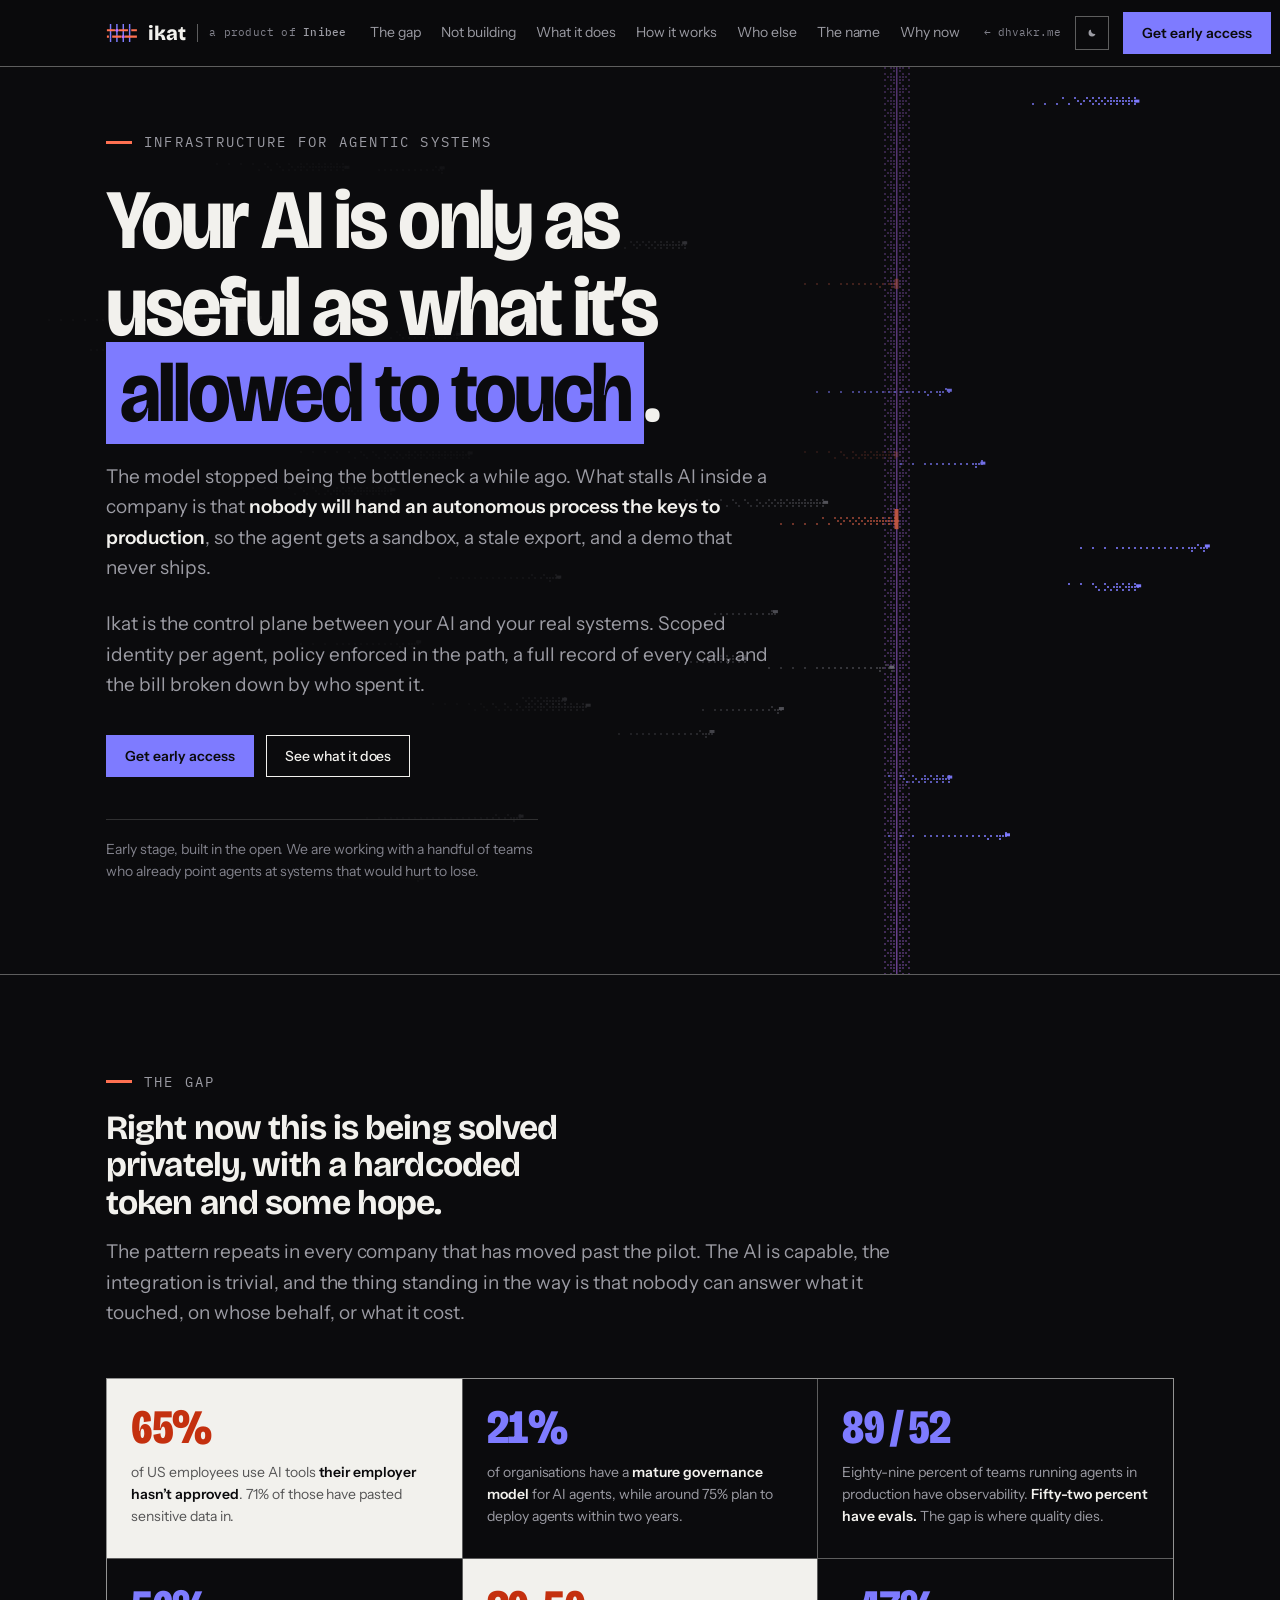
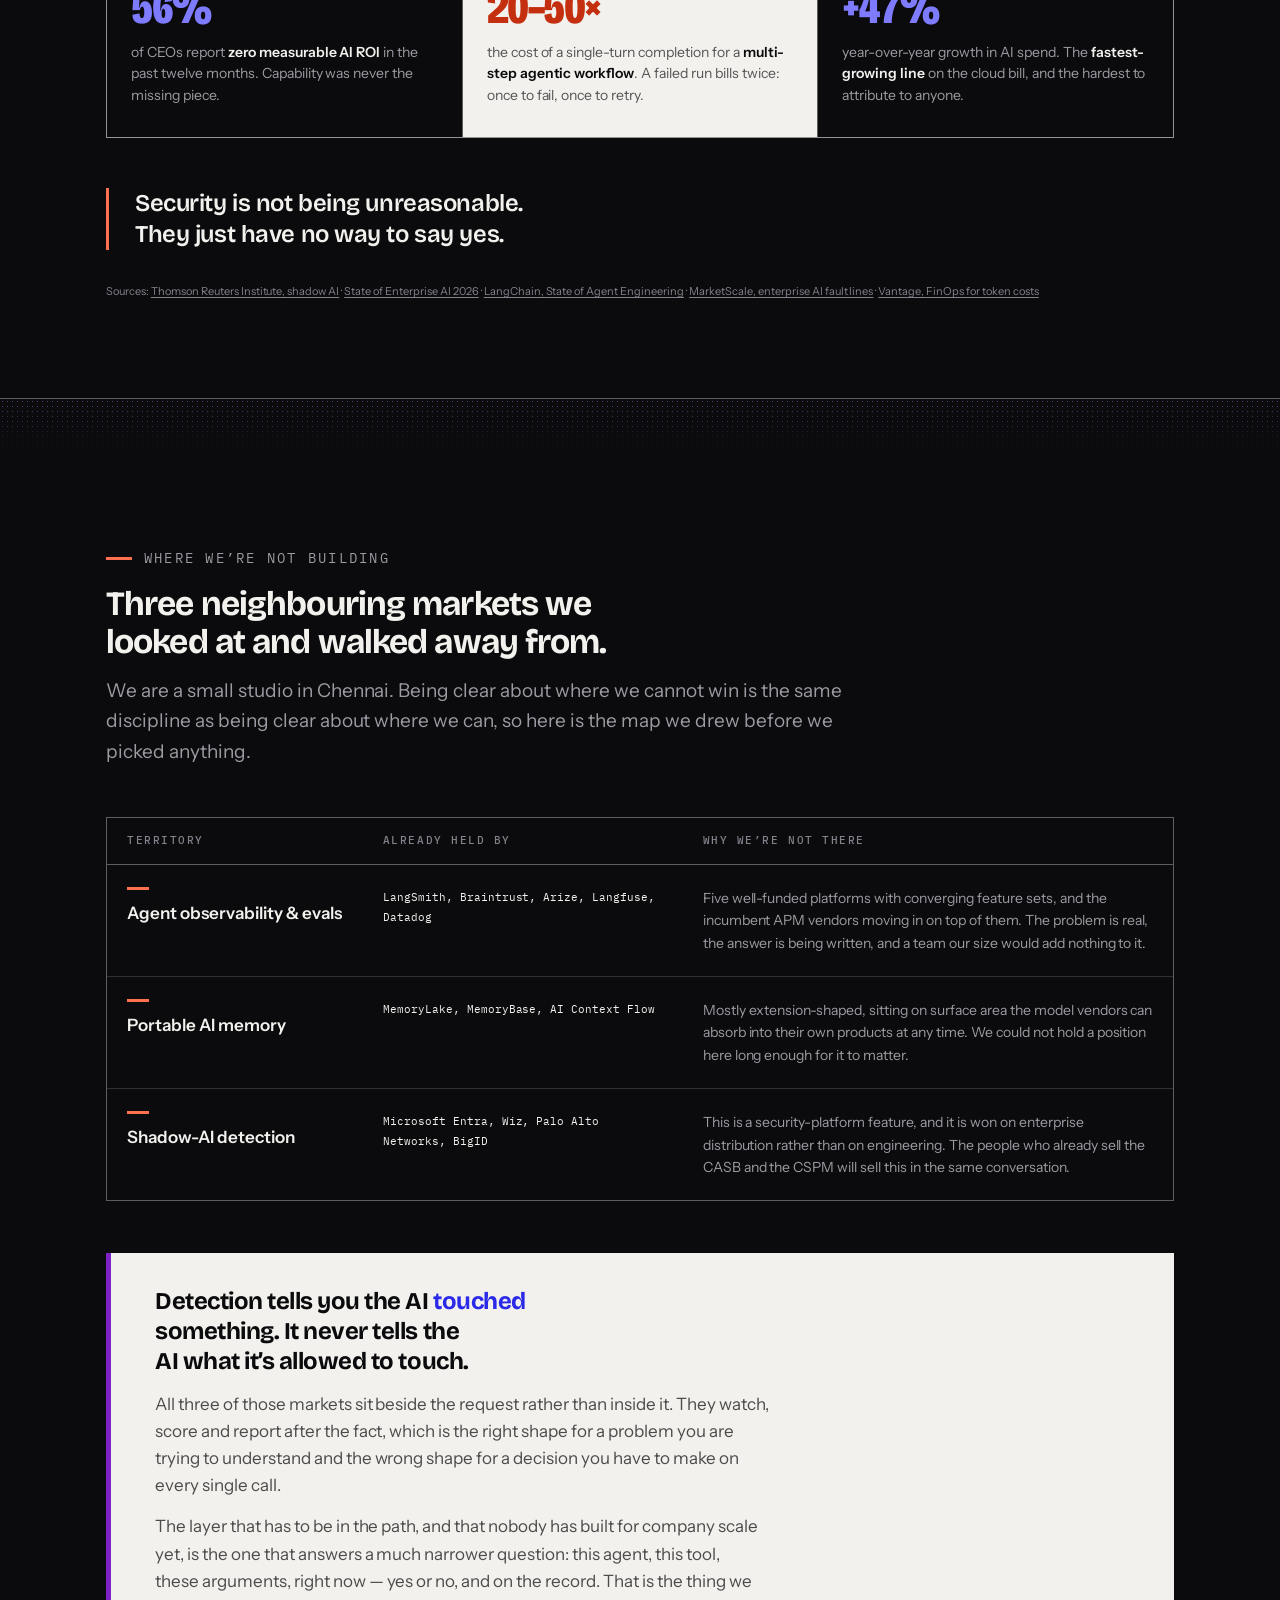
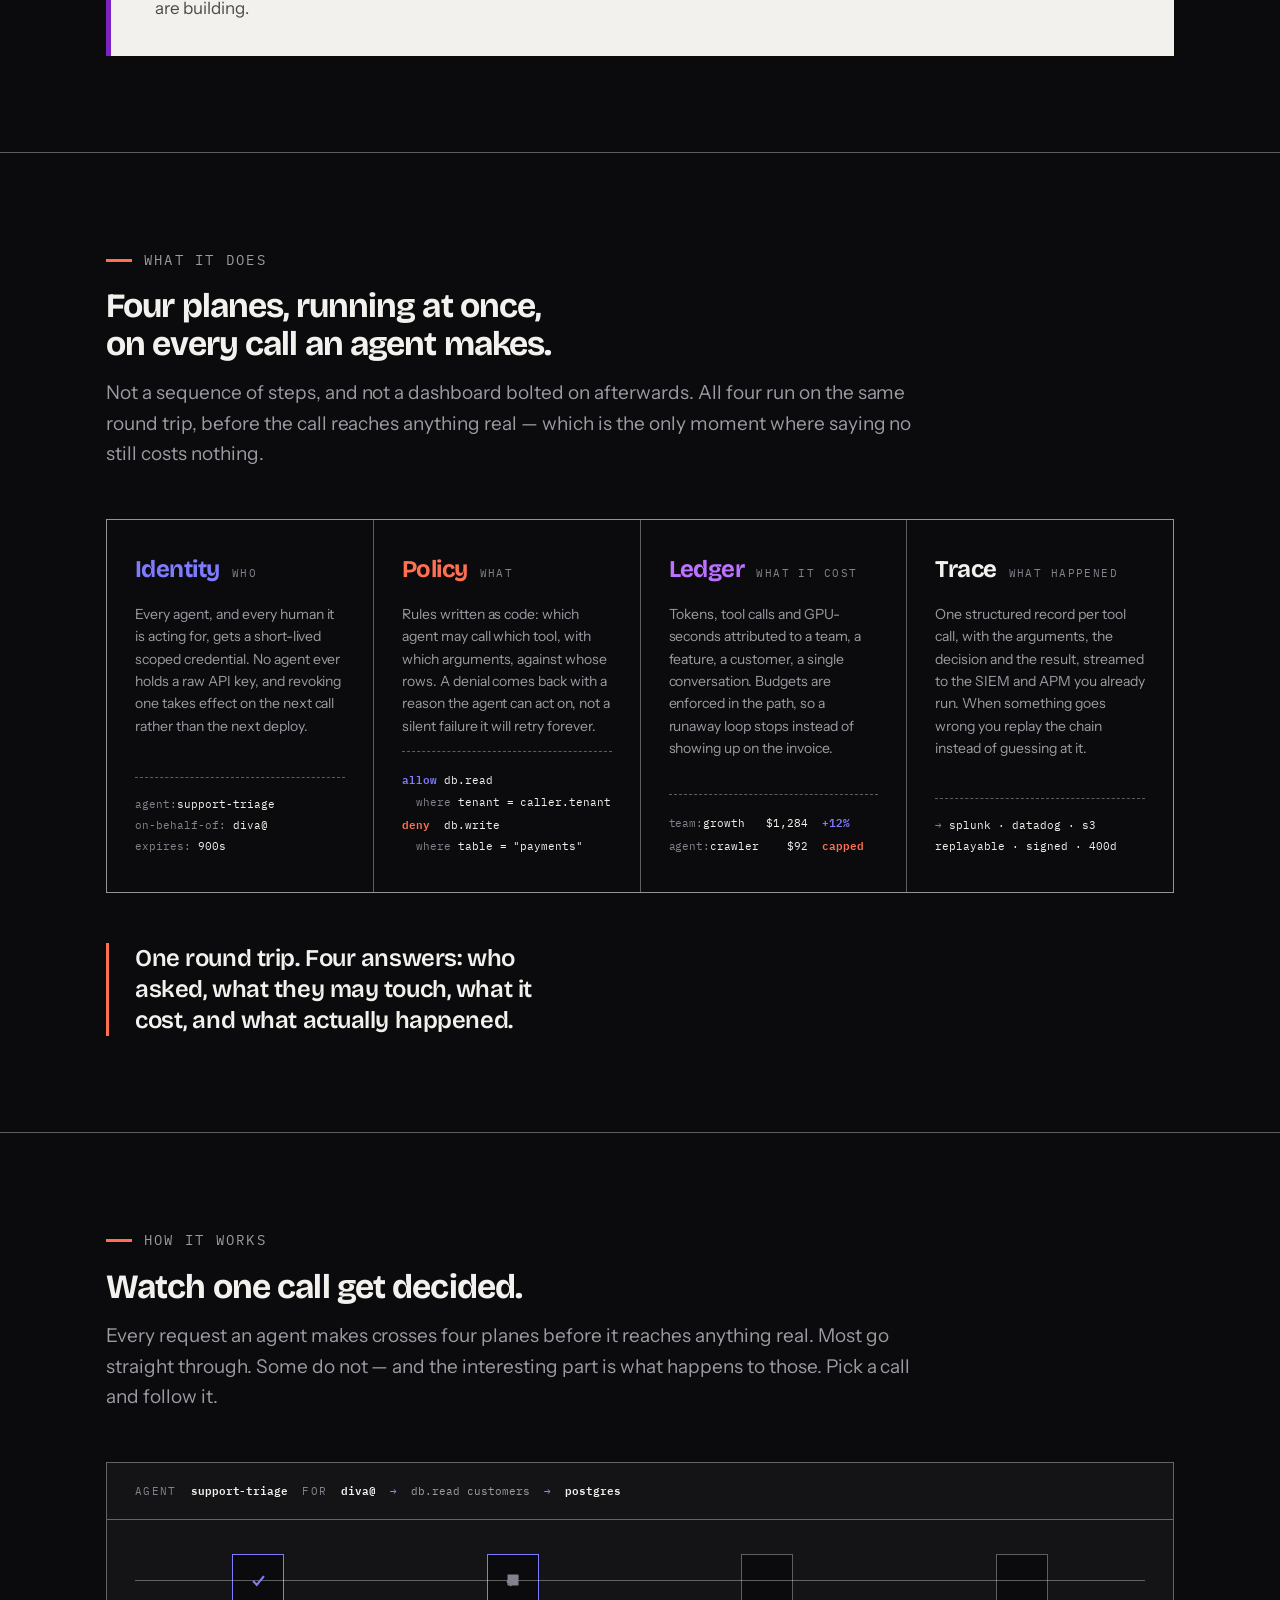
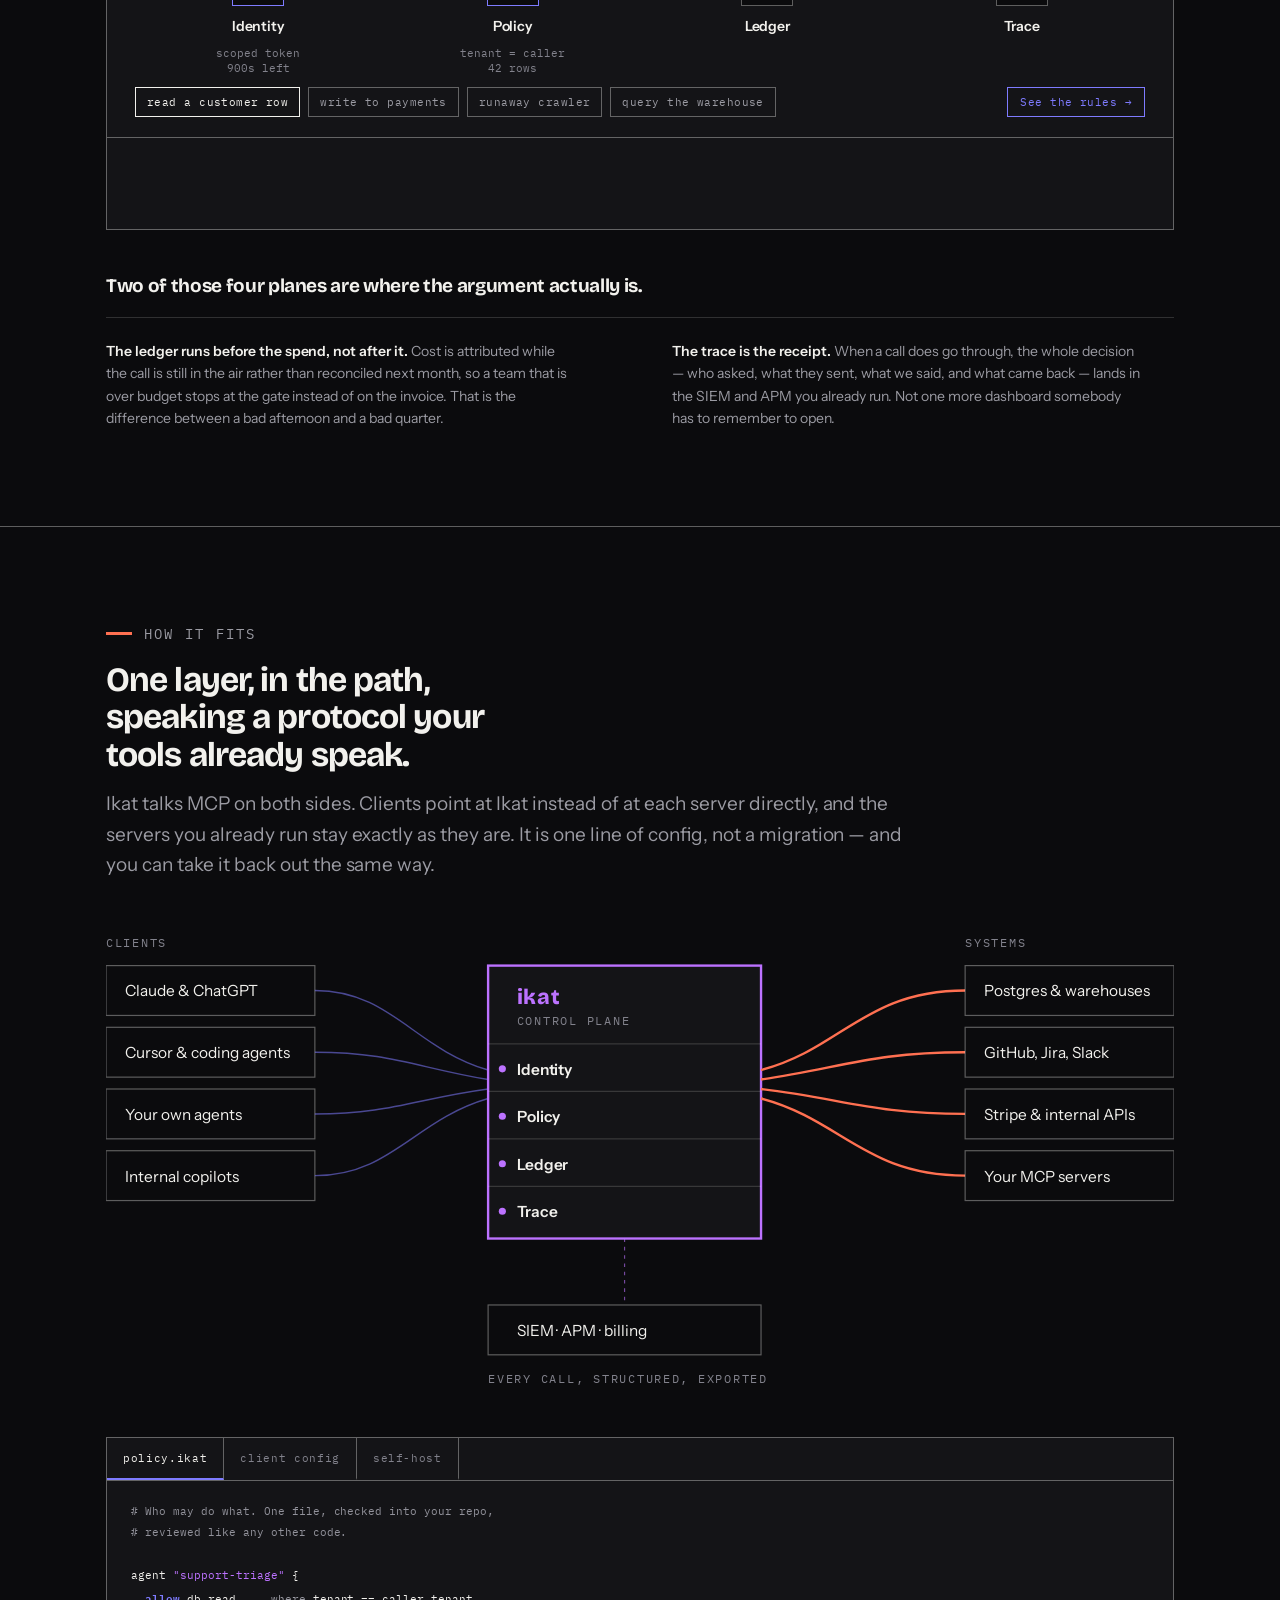
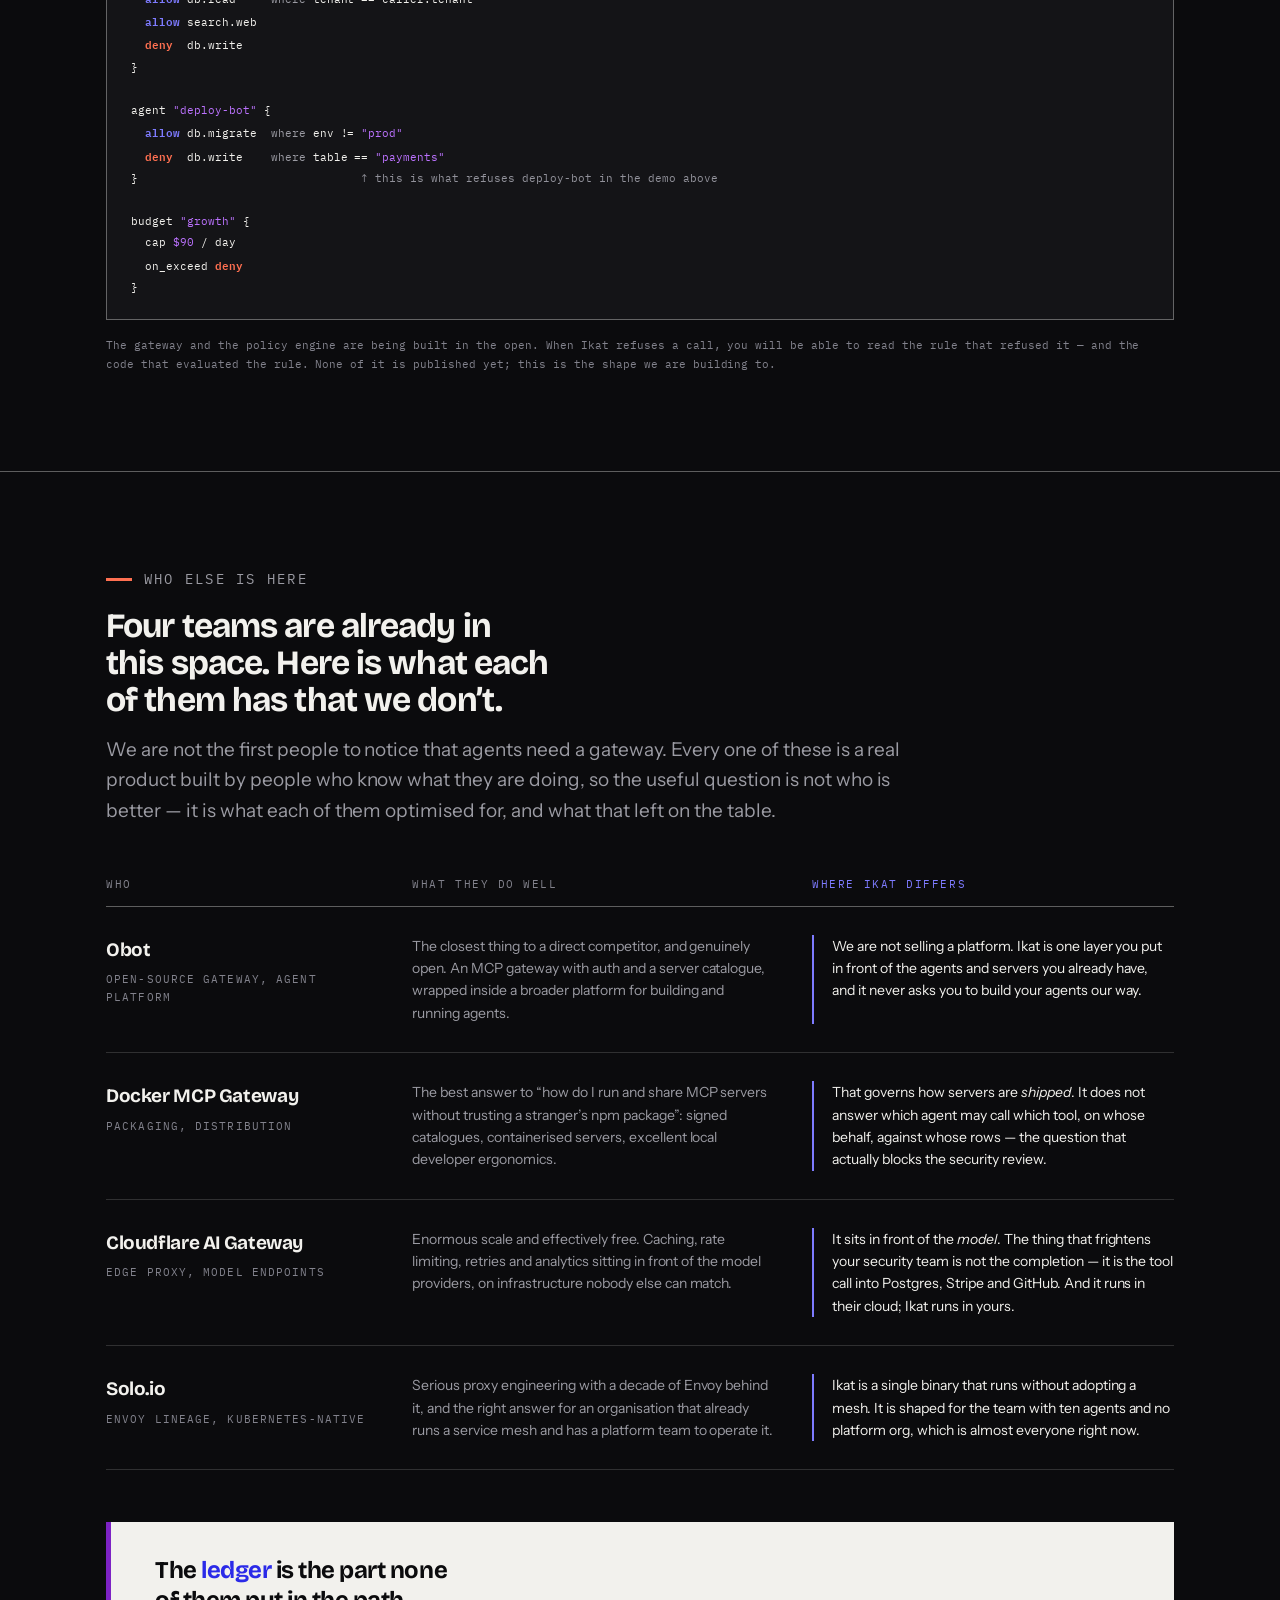
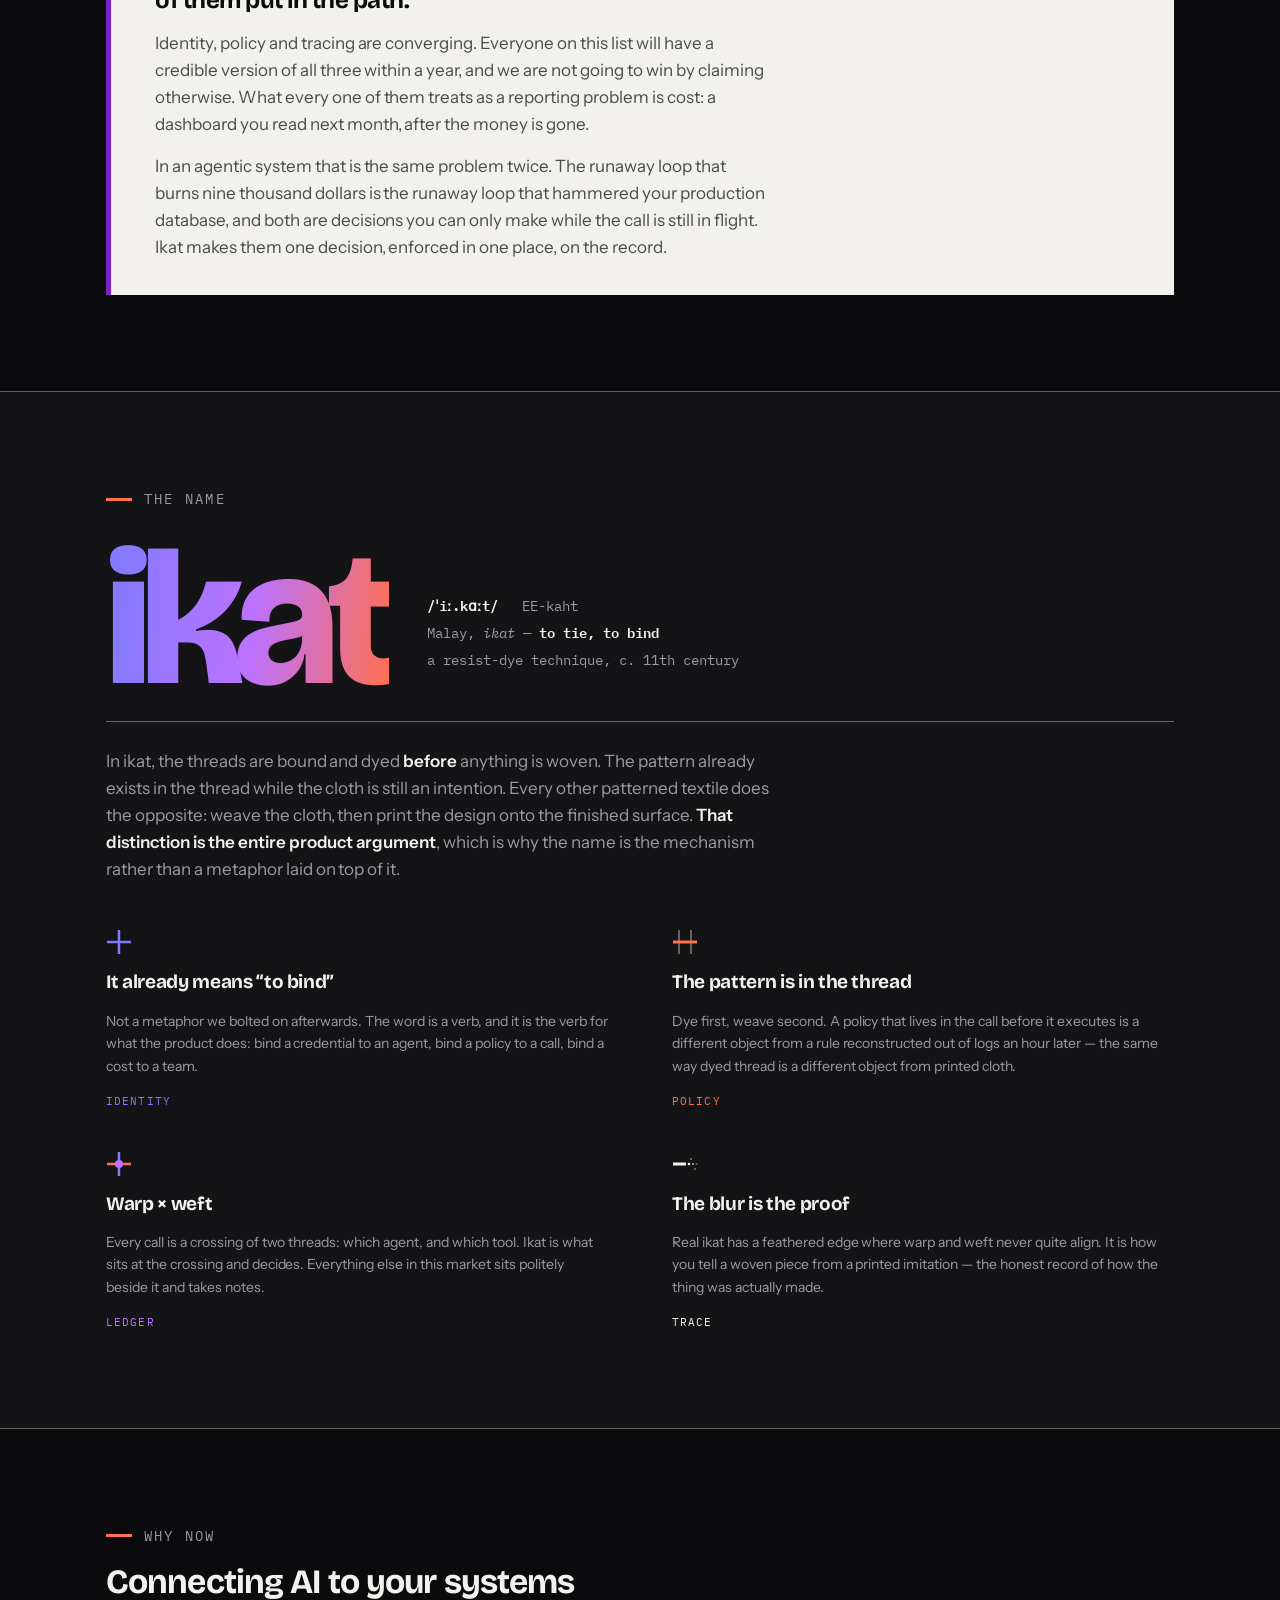
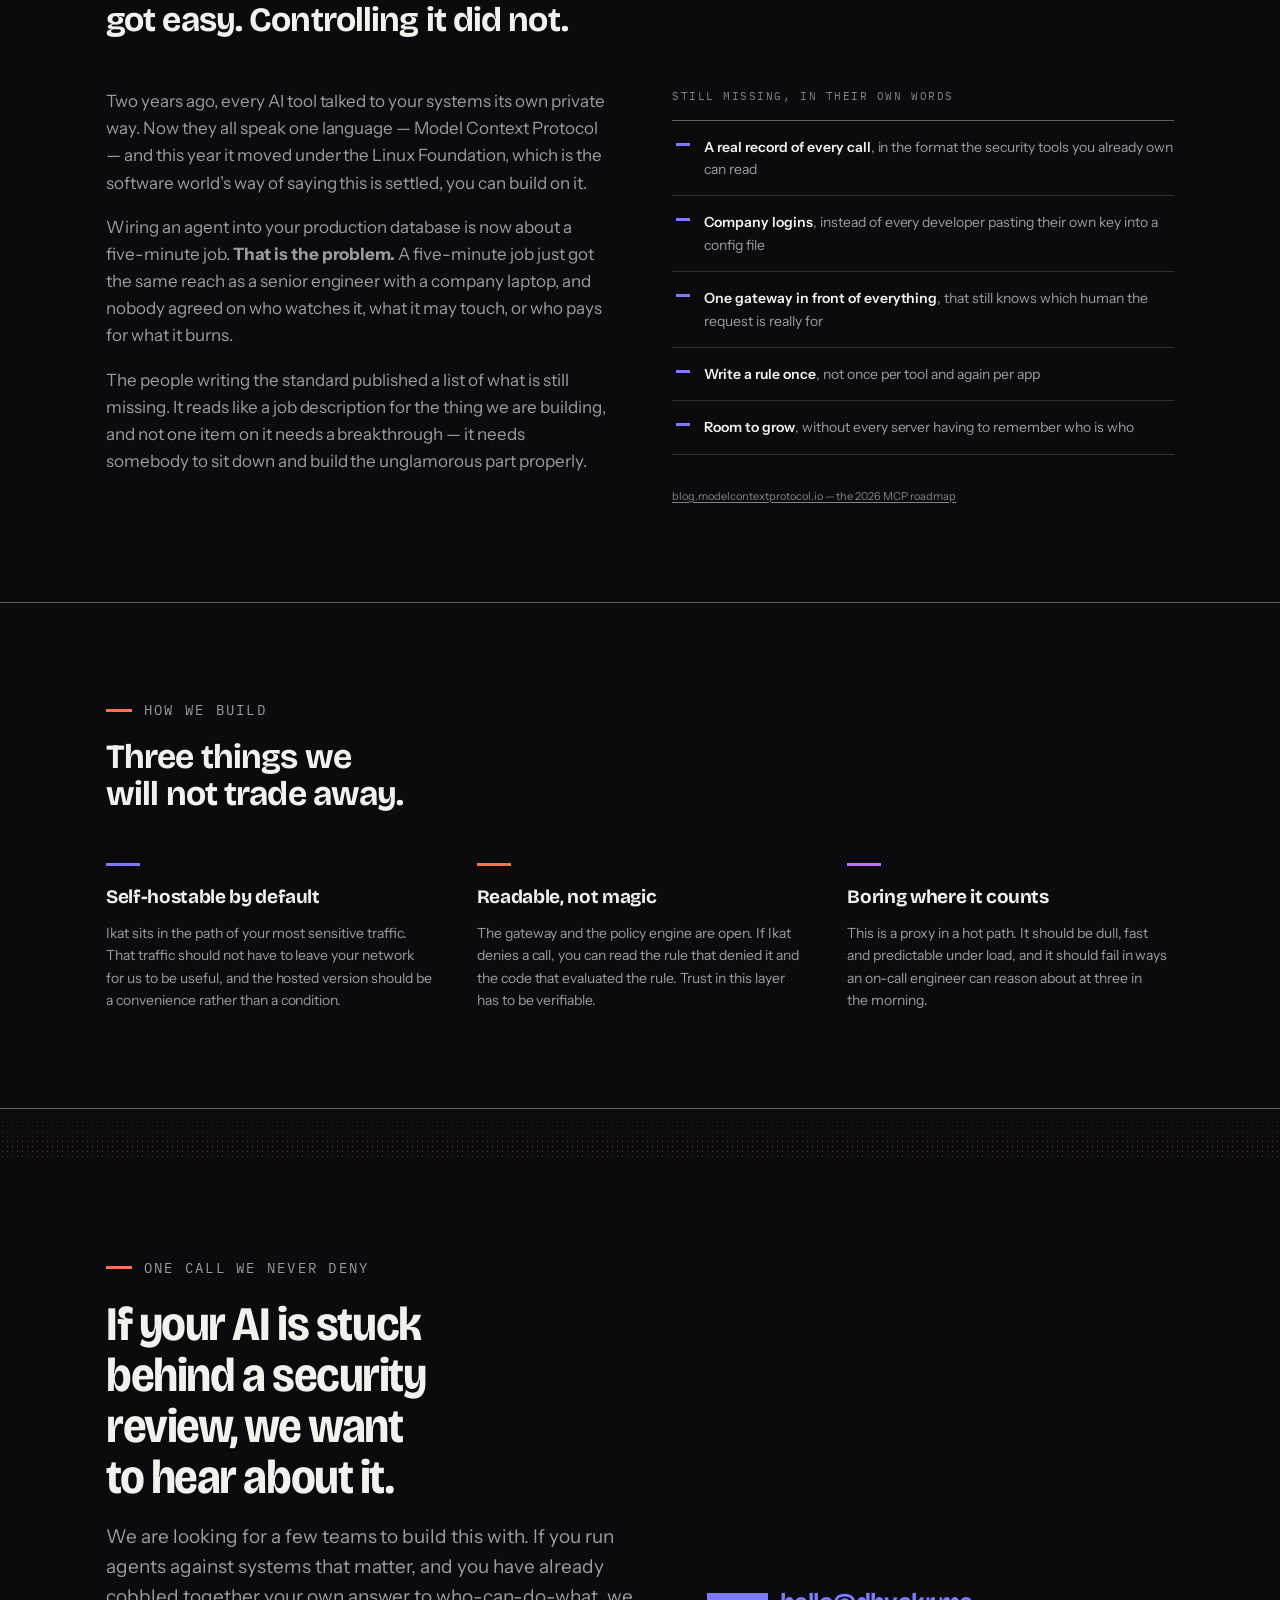
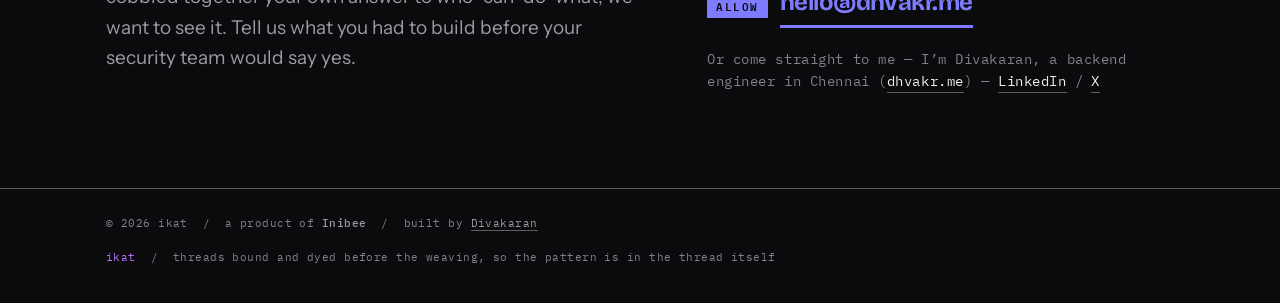
==== commit 207414f4: "iteration-3: monochrome + bronze, trim Strategy role, Inibee tagline Green is out. Black and white c" ====
--- a/ikat/index.html
+++ b/ikat/index.html
@@ -212,6 +212,17 @@
 }
 .nav .wrap{ display:flex; align-items:center; justify-content:space-between; gap:24px; height:66px; }
 .logo{ display:flex; align-items:center; gap:11px; text-decoration:none; }
+/* Ikat is the product; Inibee is the studio behind it. Set small and
+   on the baseline of the logotype so it reads as attribution, not a
+   second brand competing with the first. */
+.byline{ font-family:'IBM Plex Mono', ui-monospace, monospace; font-size:var(--step--2);
+  color:var(--ink-3); letter-spacing:0.02em; white-space:nowrap;
+  padding-left:11px; border-left:1px solid var(--rule-2); }
+.byline b{ font-weight:500; color:var(--ink-2); }
+/* The section links reappear at 1081px, and between there and ~1200px the
+   byline plus those links push the CTA off the right edge. Hold it back
+   until the row genuinely fits; the footer carries the tagline either way. */
+@media (max-width:1199px){ .byline{ display:none; } }
 .logo svg{ display:block; height:20px; width:auto; }
 .logo .word{
   font-family:'Bricolage Grotesque', sans-serif;
@@ -769,6 +780,7 @@
 footer{ padding:26px 0 36px; }
 footer .wrap{ display:flex; flex-wrap:wrap; gap:16px; justify-content:space-between; align-items:center; font-size:var(--step--2); color:var(--ink-3); letter-spacing:0.04em; }
 footer em{ font-style:normal; color:var(--cross); }
+footer b{ font-weight:500; color:var(--ink-2); }
 footer a{ color:var(--ink-2); text-decoration:none; border-bottom:1px solid var(--rule-2);
   transition:color .3s var(--ease-soft), border-color .3s var(--ease-soft); }
 footer a:hover{ color:var(--ink); border-bottom-color:var(--weft); }
@@ -790,6 +802,7 @@
         <circle cx="19" cy="15" r="1.7" fill="var(--cross)"/>
       </svg>
       <span class="word">ikat</span>
+      <span class="byline">a product of <b>Inibee</b></span>
     </a>
     <nav class="navlinks" aria-label="Sections">
       <a href="#gap">The gap</a>
@@ -1347,7 +1360,7 @@
 
 <footer>
   <div class="wrap">
-    <span class="mono">&copy; 2026 ikat &nbsp;/&nbsp; built by <a href="/">Divakaran</a></span>
+    <span class="mono">&copy; 2026 ikat &nbsp;/&nbsp; a product of <b>Inibee</b> &nbsp;/&nbsp; built by <a href="/">Divakaran</a></span>
     <span class="mono"><em>ikat</em> &nbsp;/&nbsp; threads bound and dyed before the weaving, so the pattern is in the thread itself</span>
   </div>
 </footer>
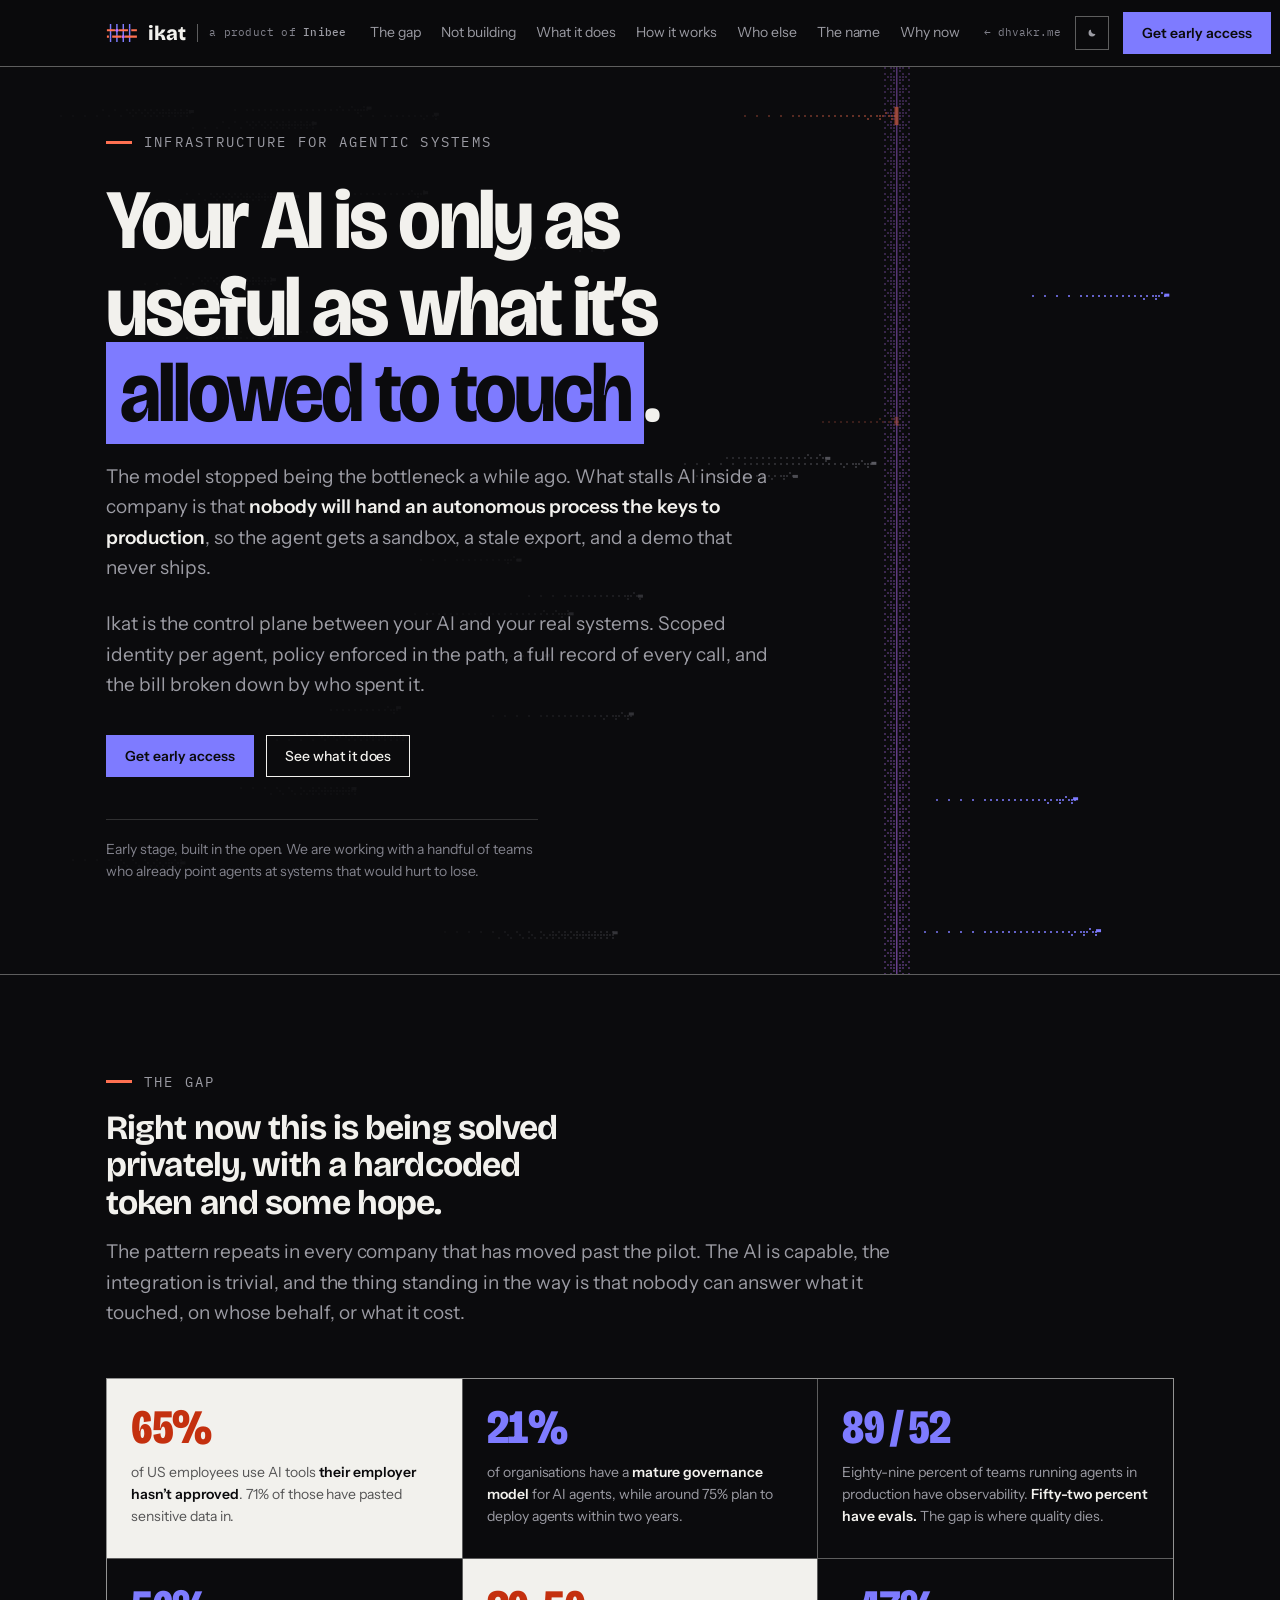
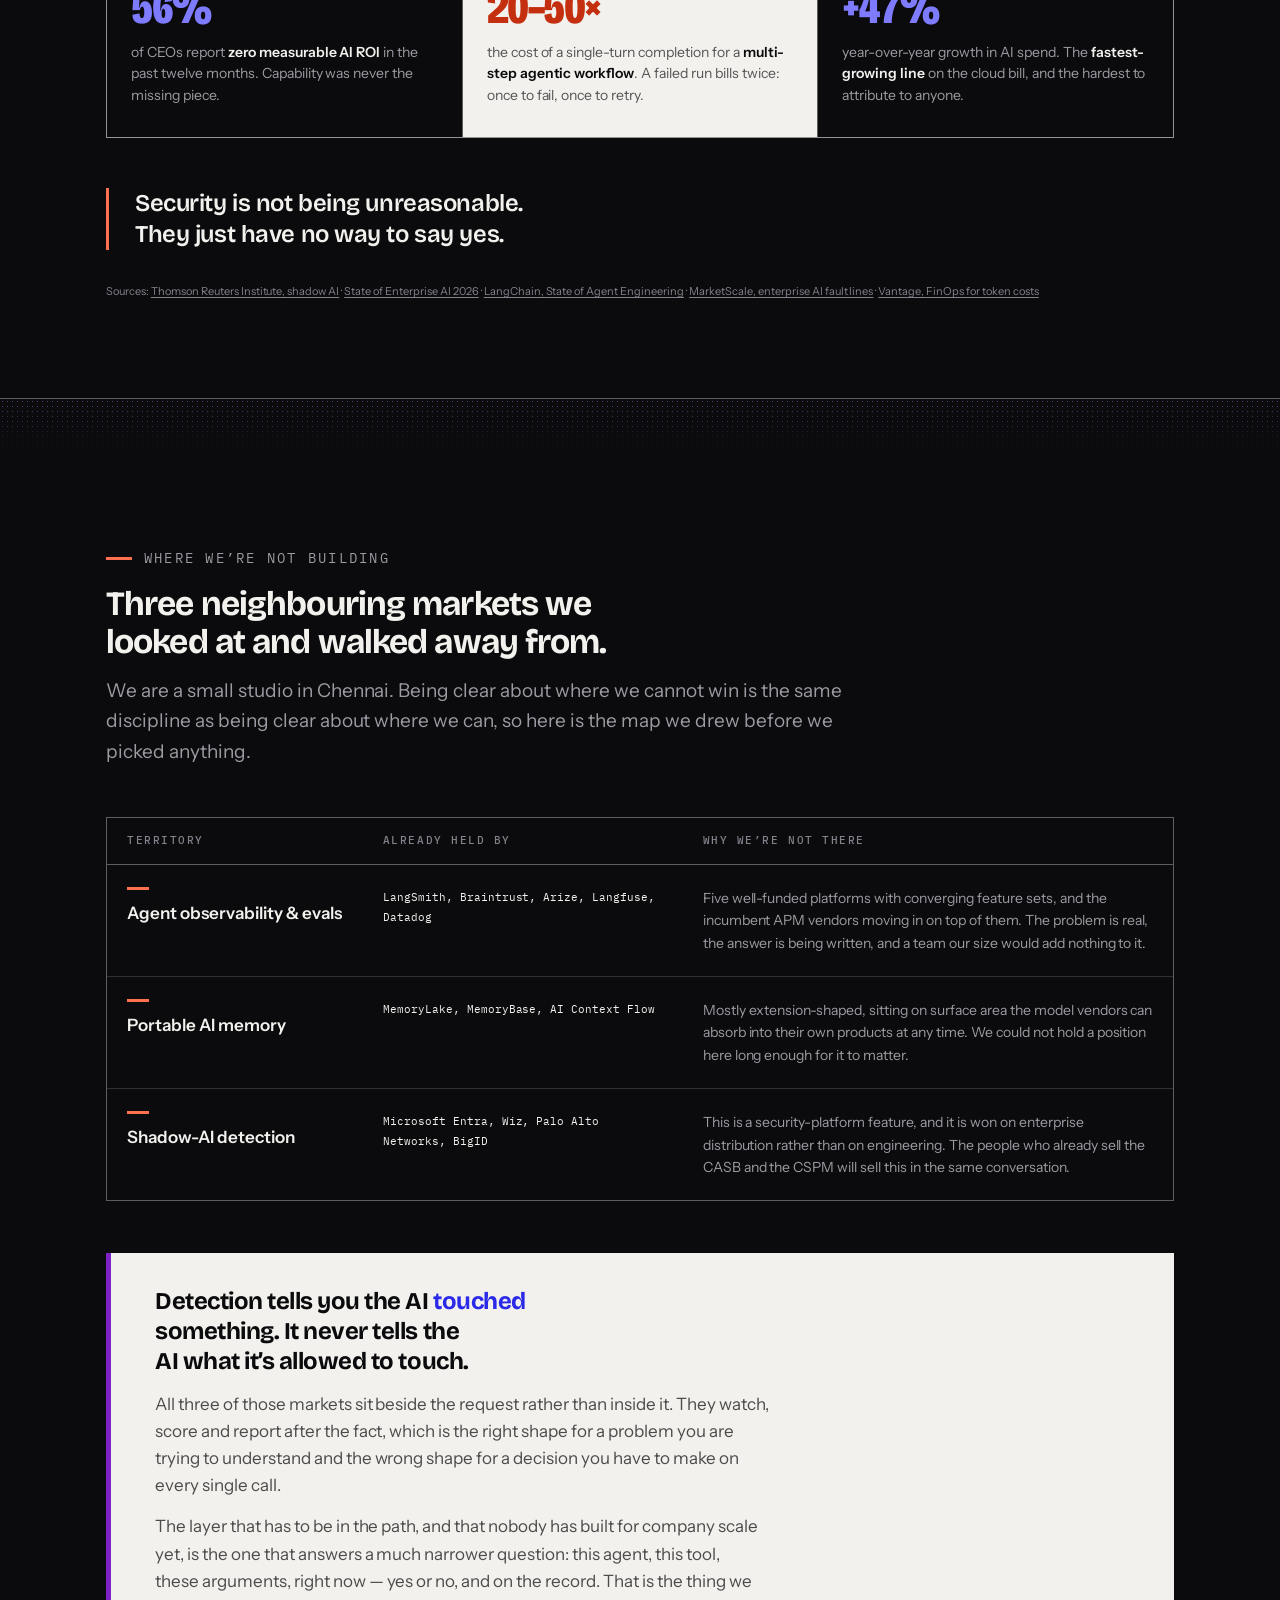
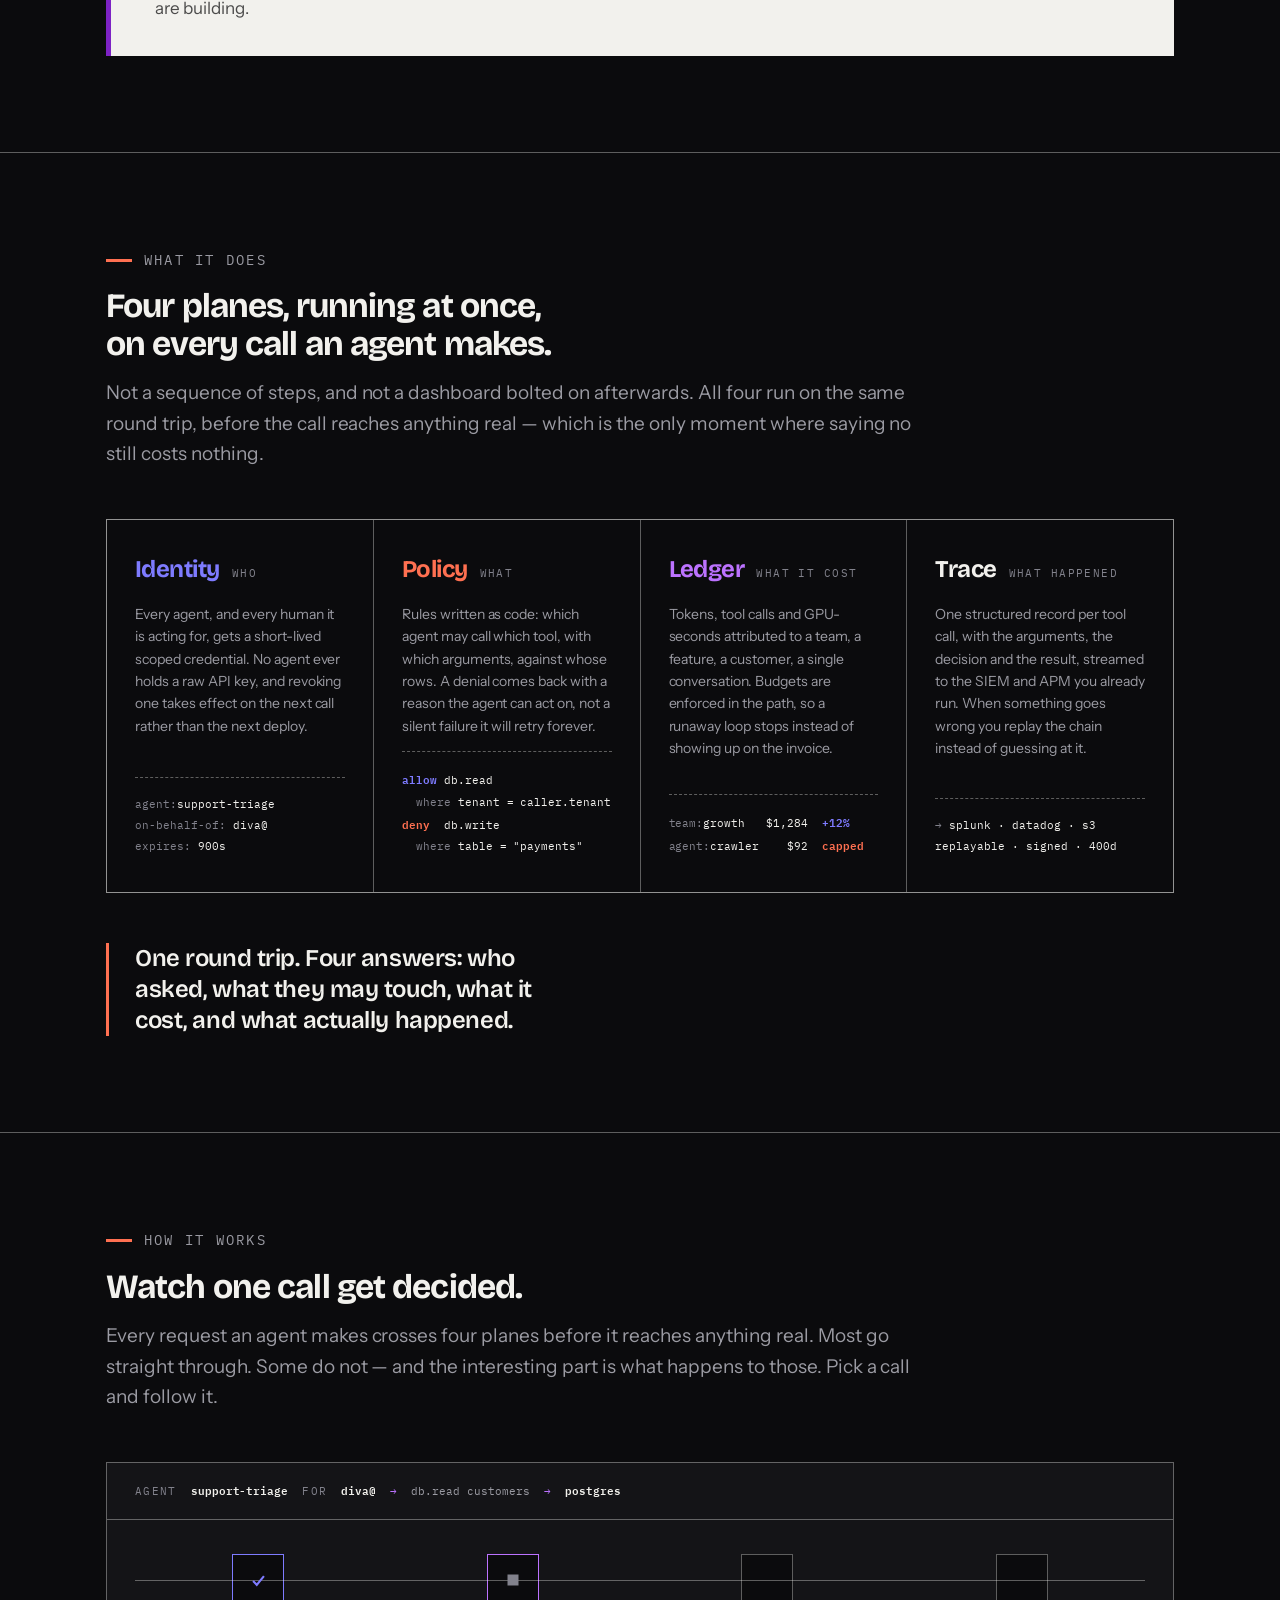
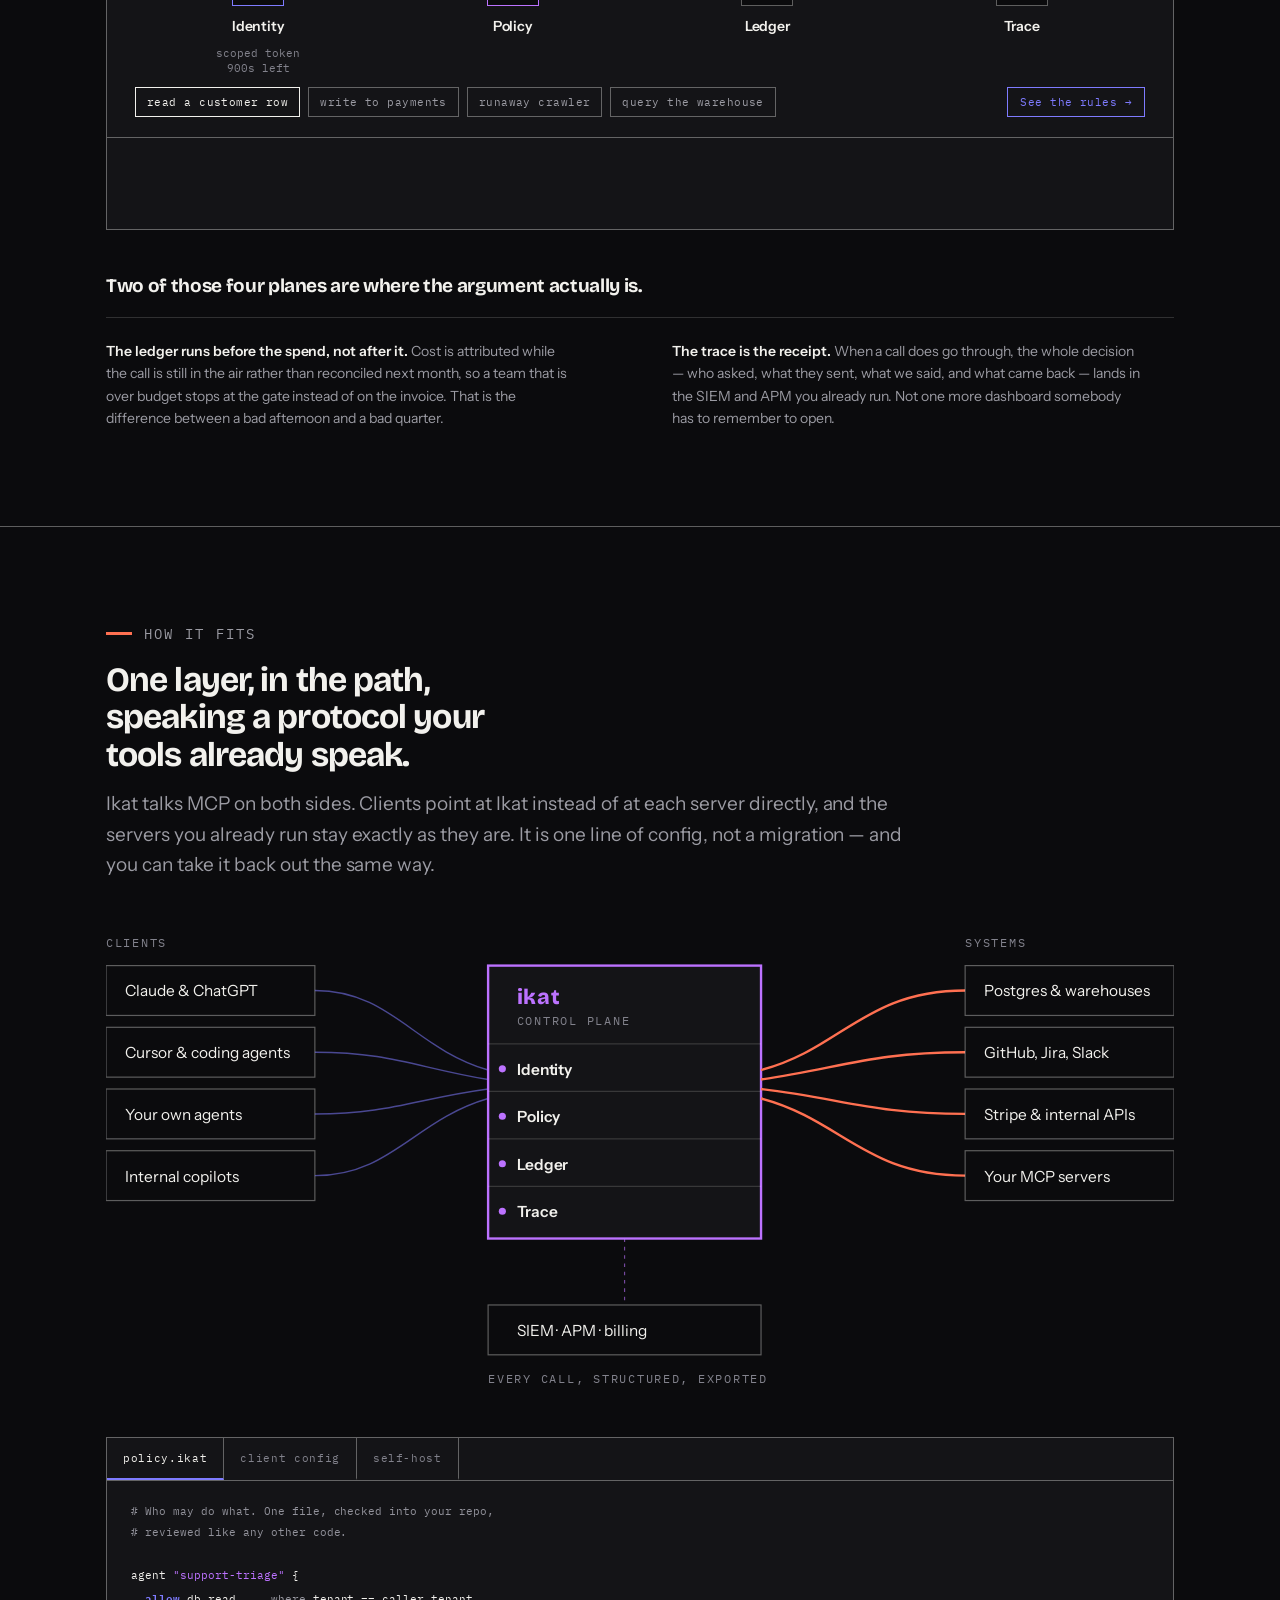
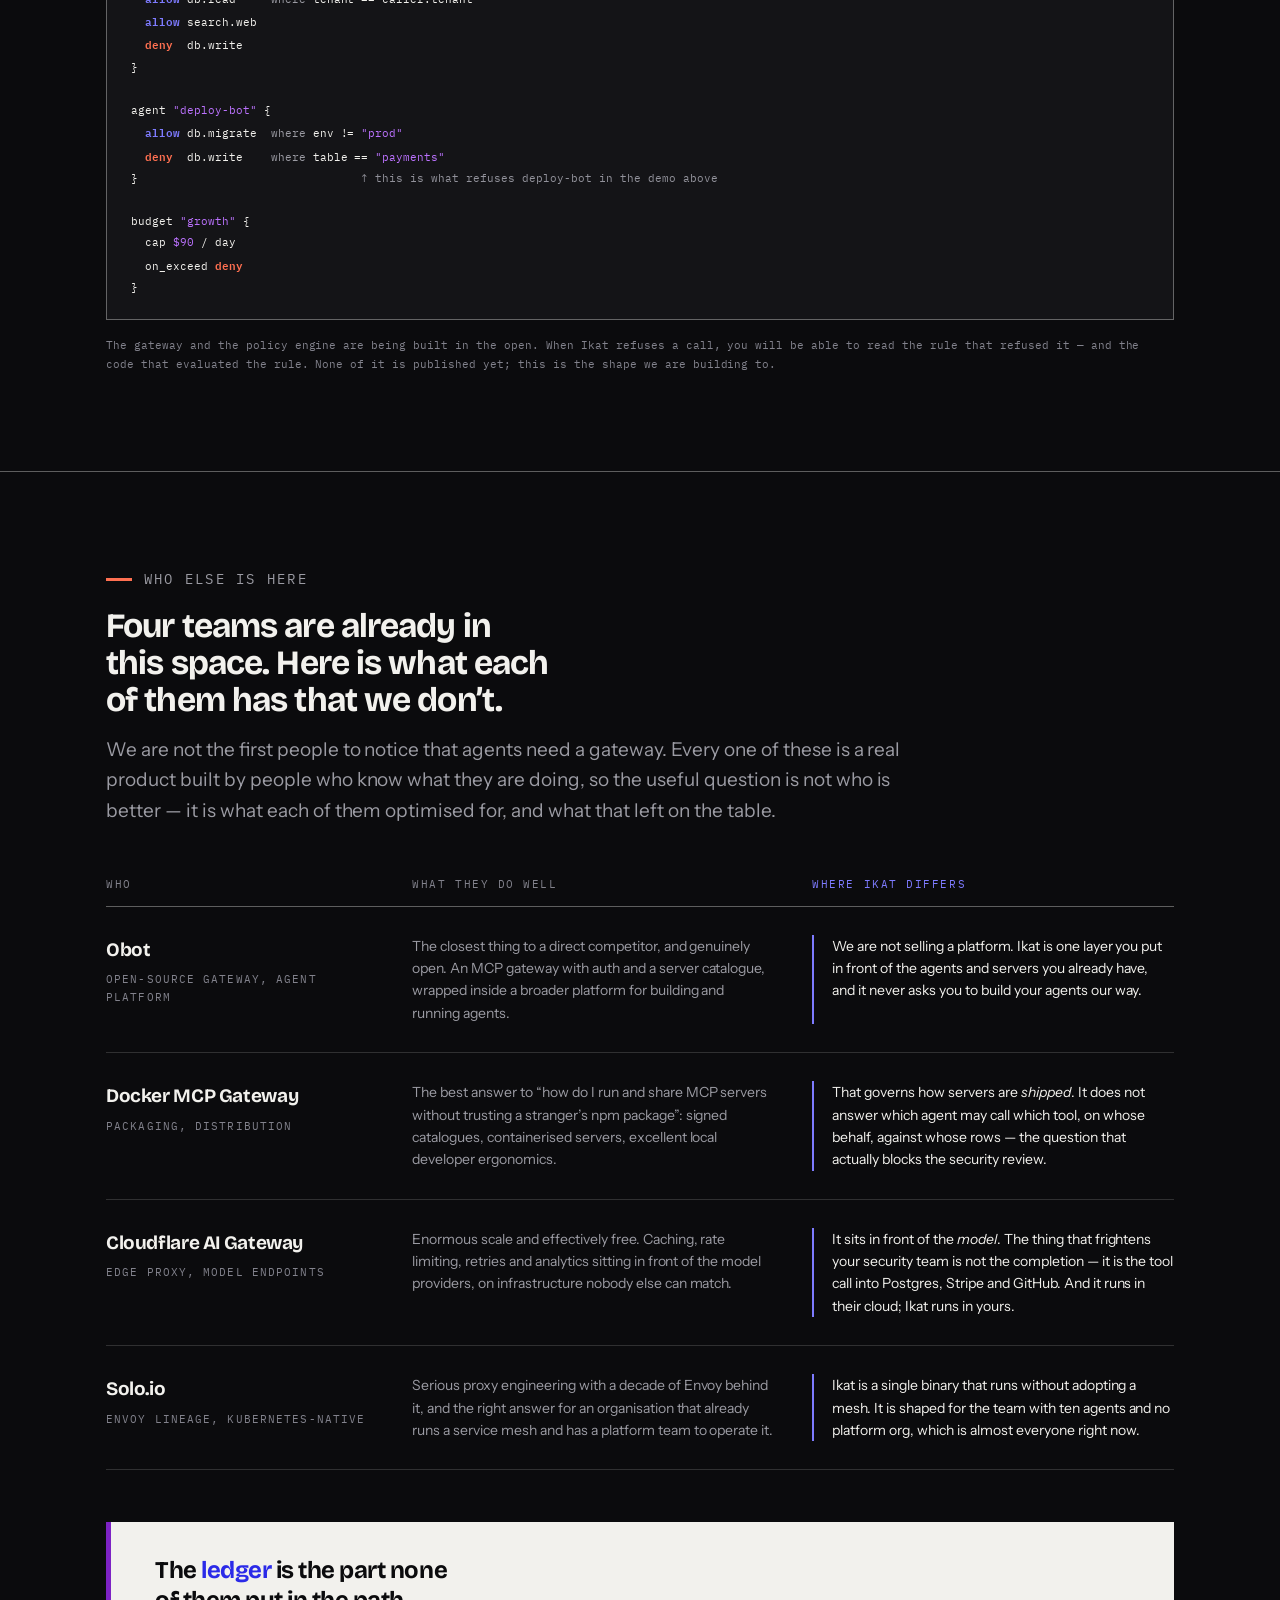
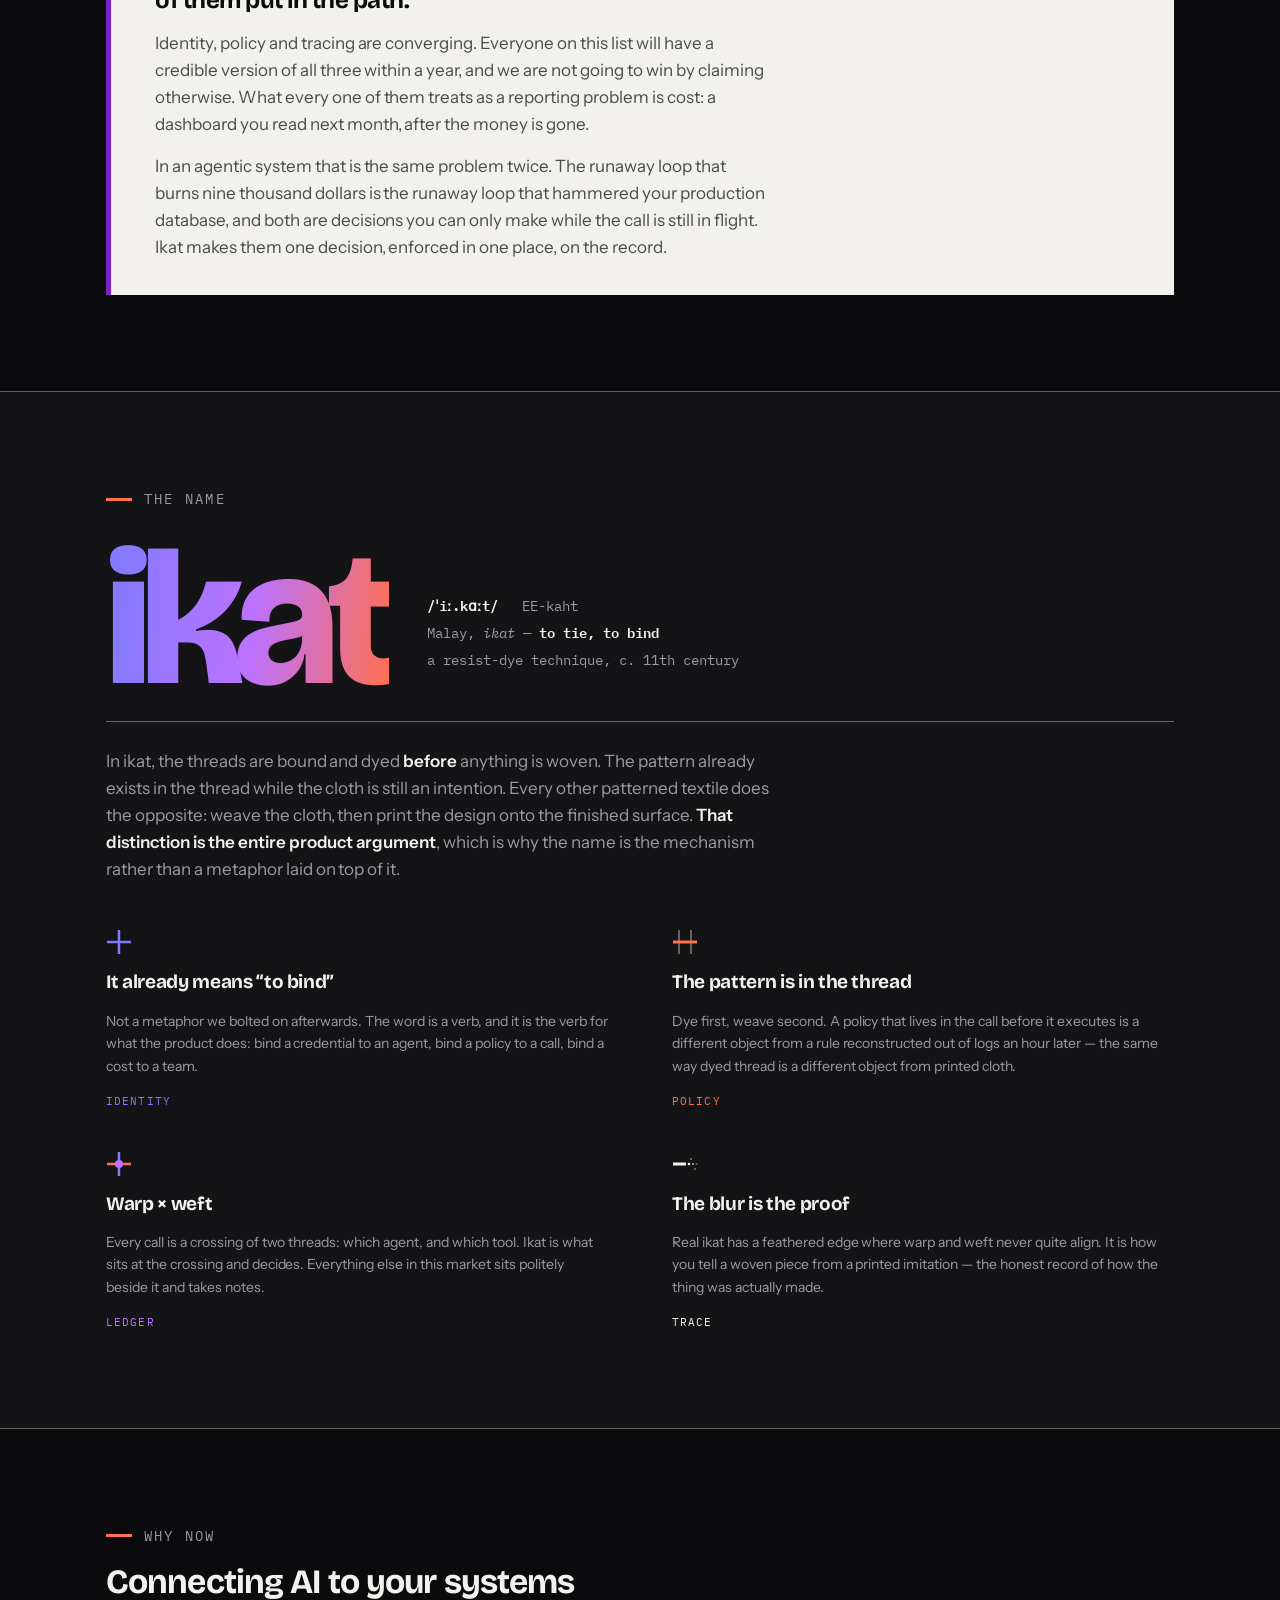
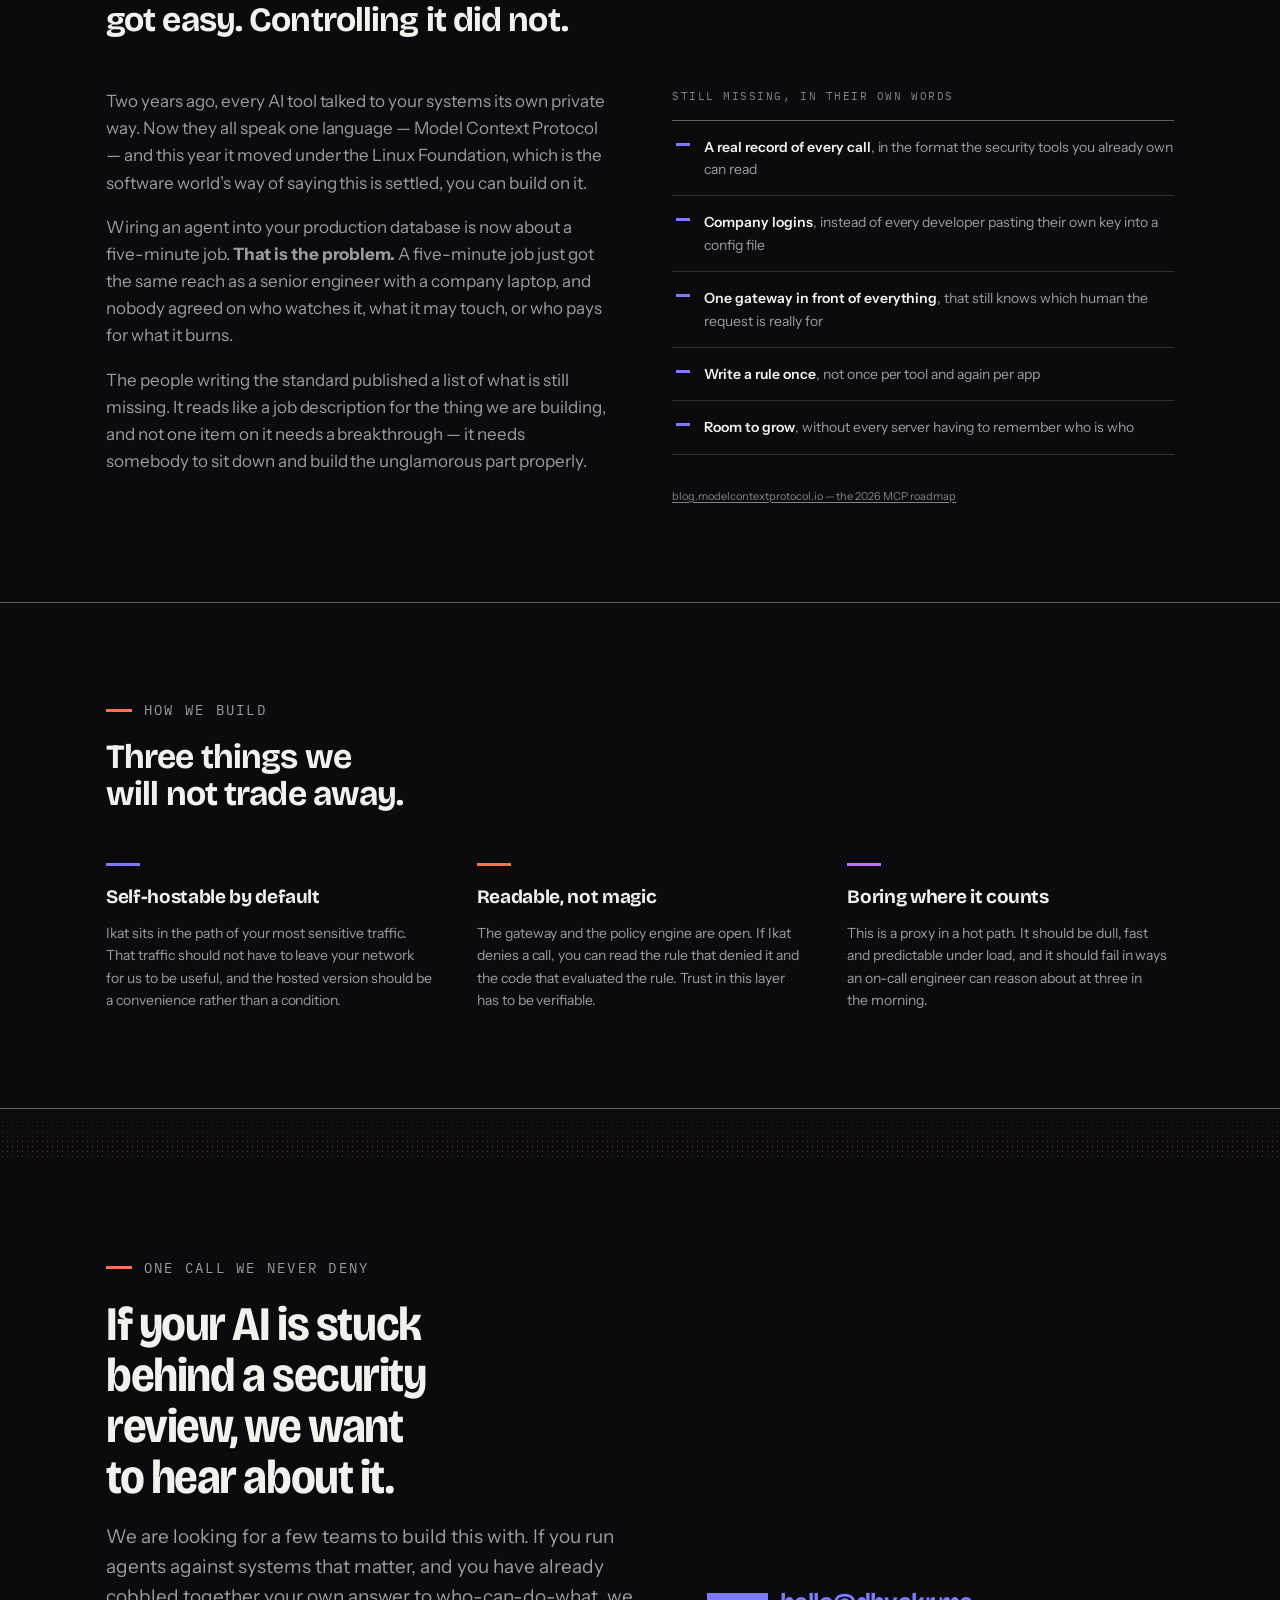
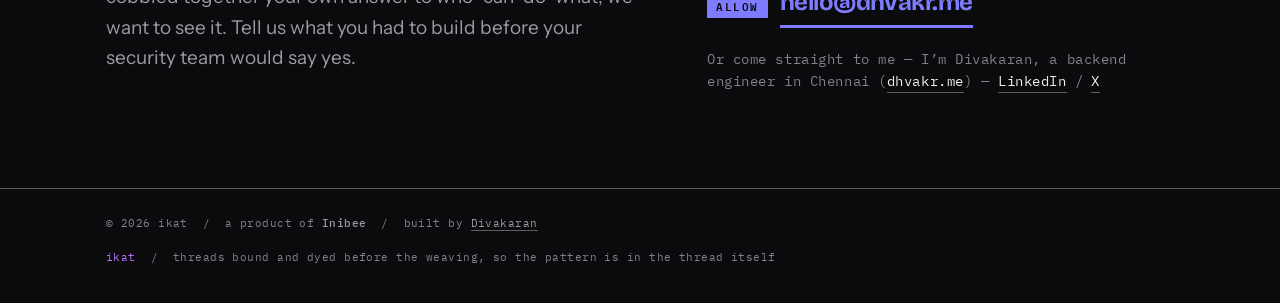
==== commit 6d527c1f: "iteration-3: green by default, and real social cards for both pages Default accent is green. The CSS" ====
--- a/ikat/index.html
+++ b/ikat/index.html
@@ -9,6 +9,13 @@
 <meta property="og:title" content="Ikat">
 <meta property="og:description" content="The control plane between your AI and your real systems. Scoped identity per agent, policy enforced in the path, and the bill broken down by who spent it.">
 <meta property="og:type" content="website">
+<meta property="og:image" content="https://dhvakr.me/ikat/og.png">
+<meta property="og:image:width" content="1200">
+<meta property="og:image:height" content="630">
+<meta property="og:image:alt" content="Ikat — the control plane between your agents and your real systems. Four planes: identity, policy, ledger, trace, with policy showing a deny.">
+<meta name="twitter:card" content="summary_large_image">
+<meta name="twitter:image" content="https://dhvakr.me/ikat/og.png">
+<meta name="twitter:creator" content="@dhvakr">
 <meta property="og:url" content="https://dhvakr.me/ikat/">
 <link rel="canonical" href="https://dhvakr.me/ikat/">
 <link rel="icon" type="image/png" href="/assets/img/favicons/dk.png">
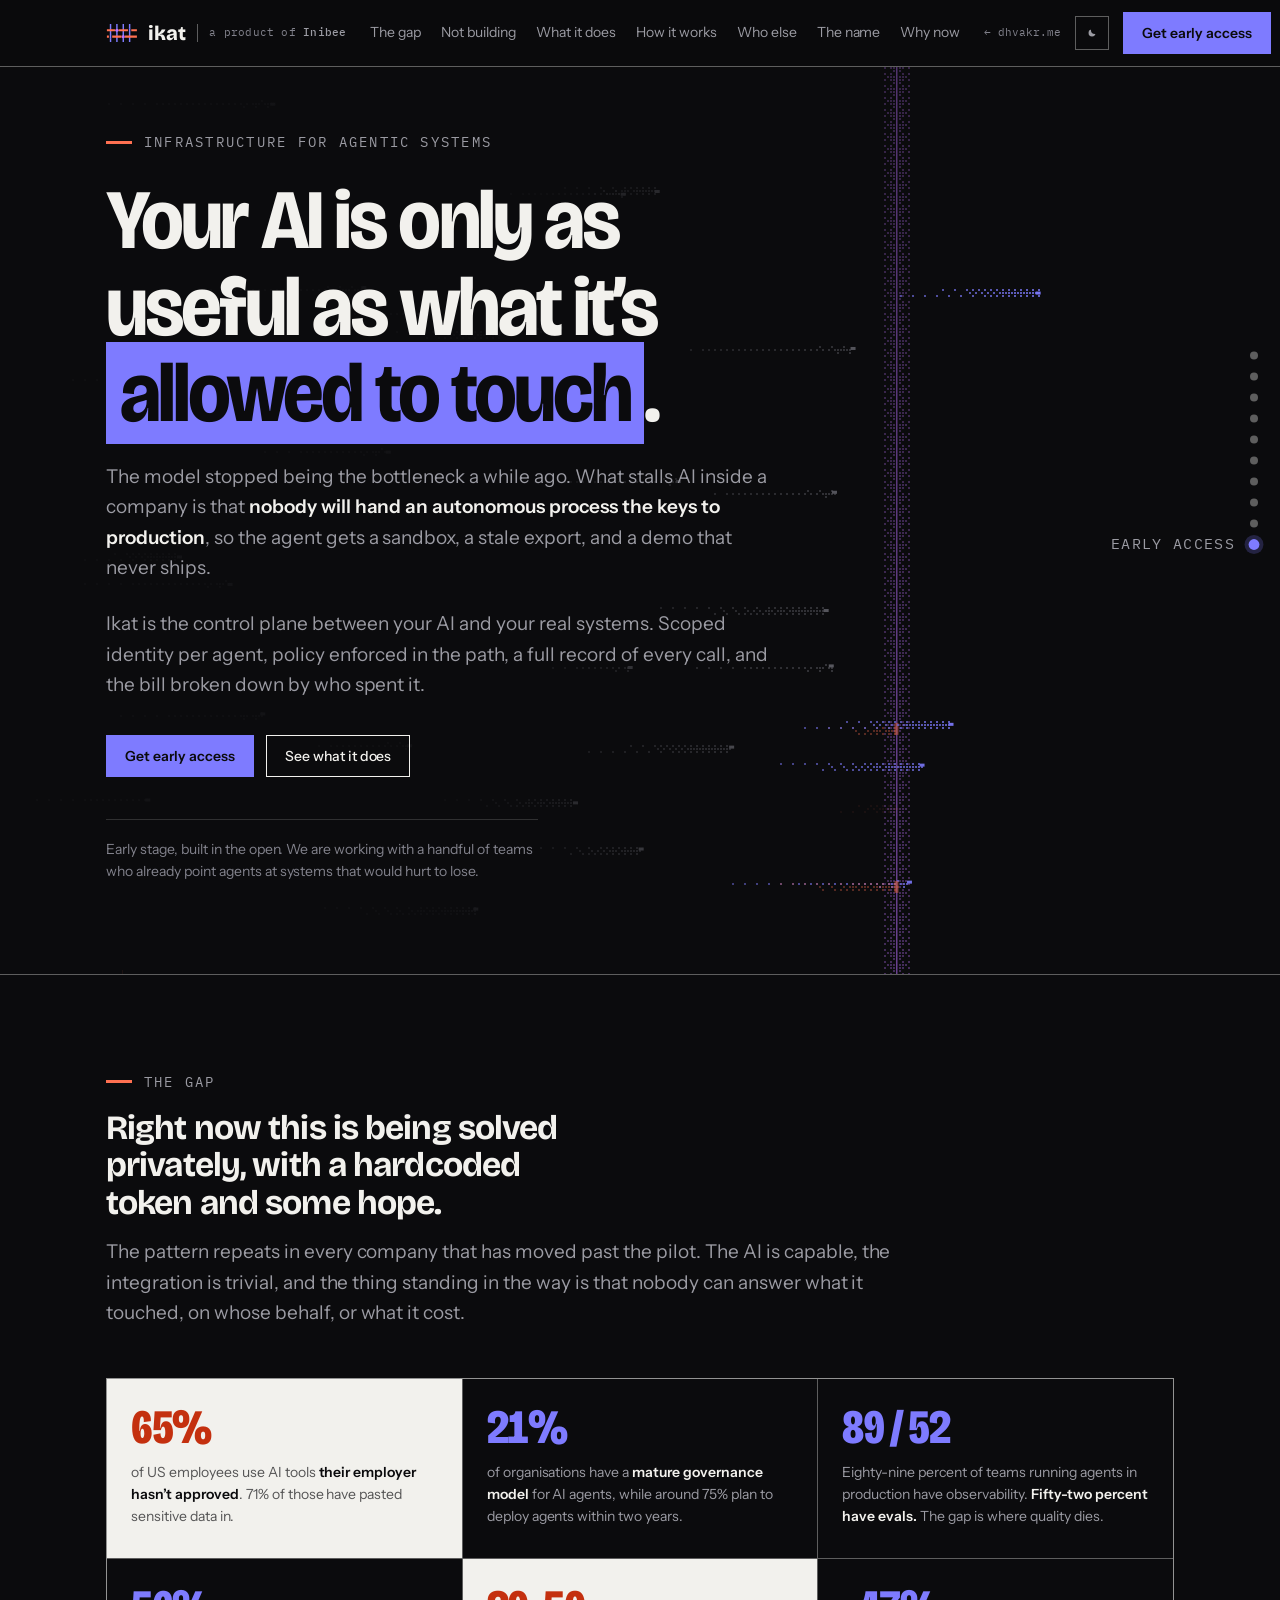
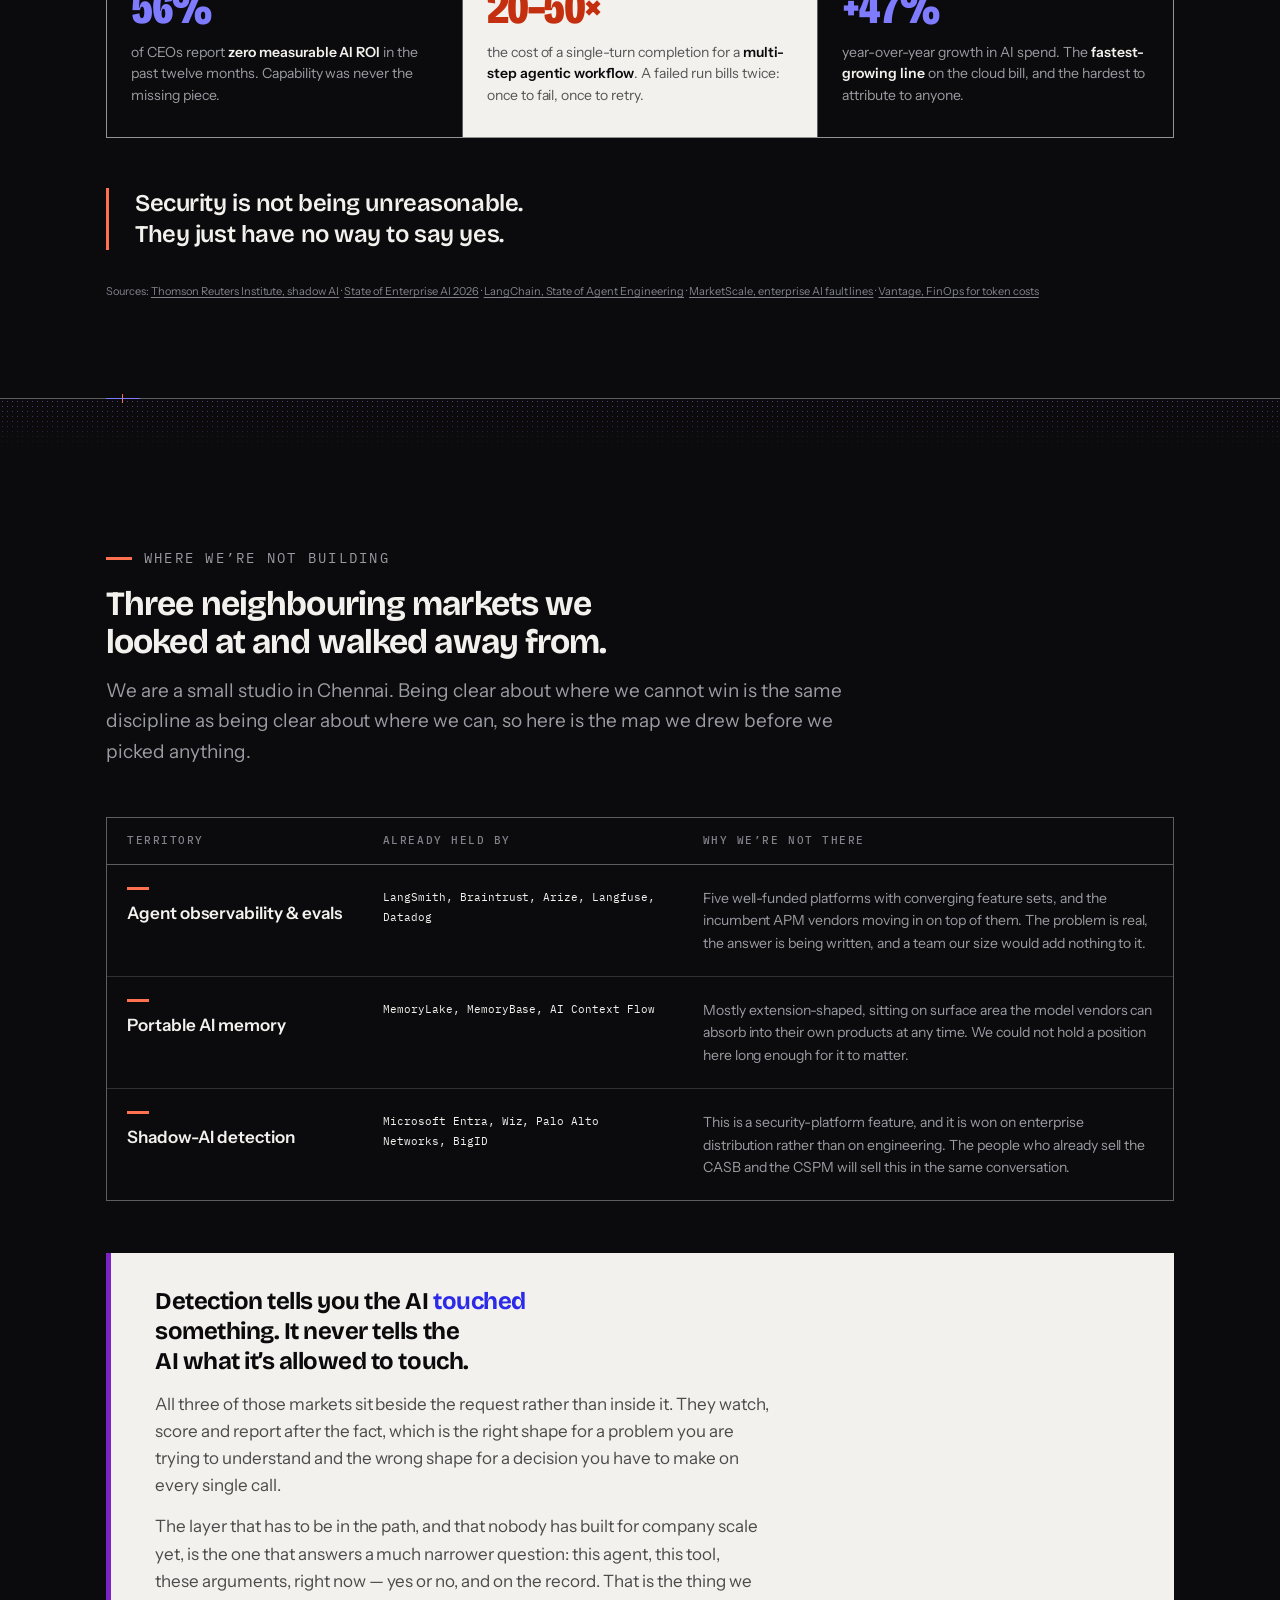
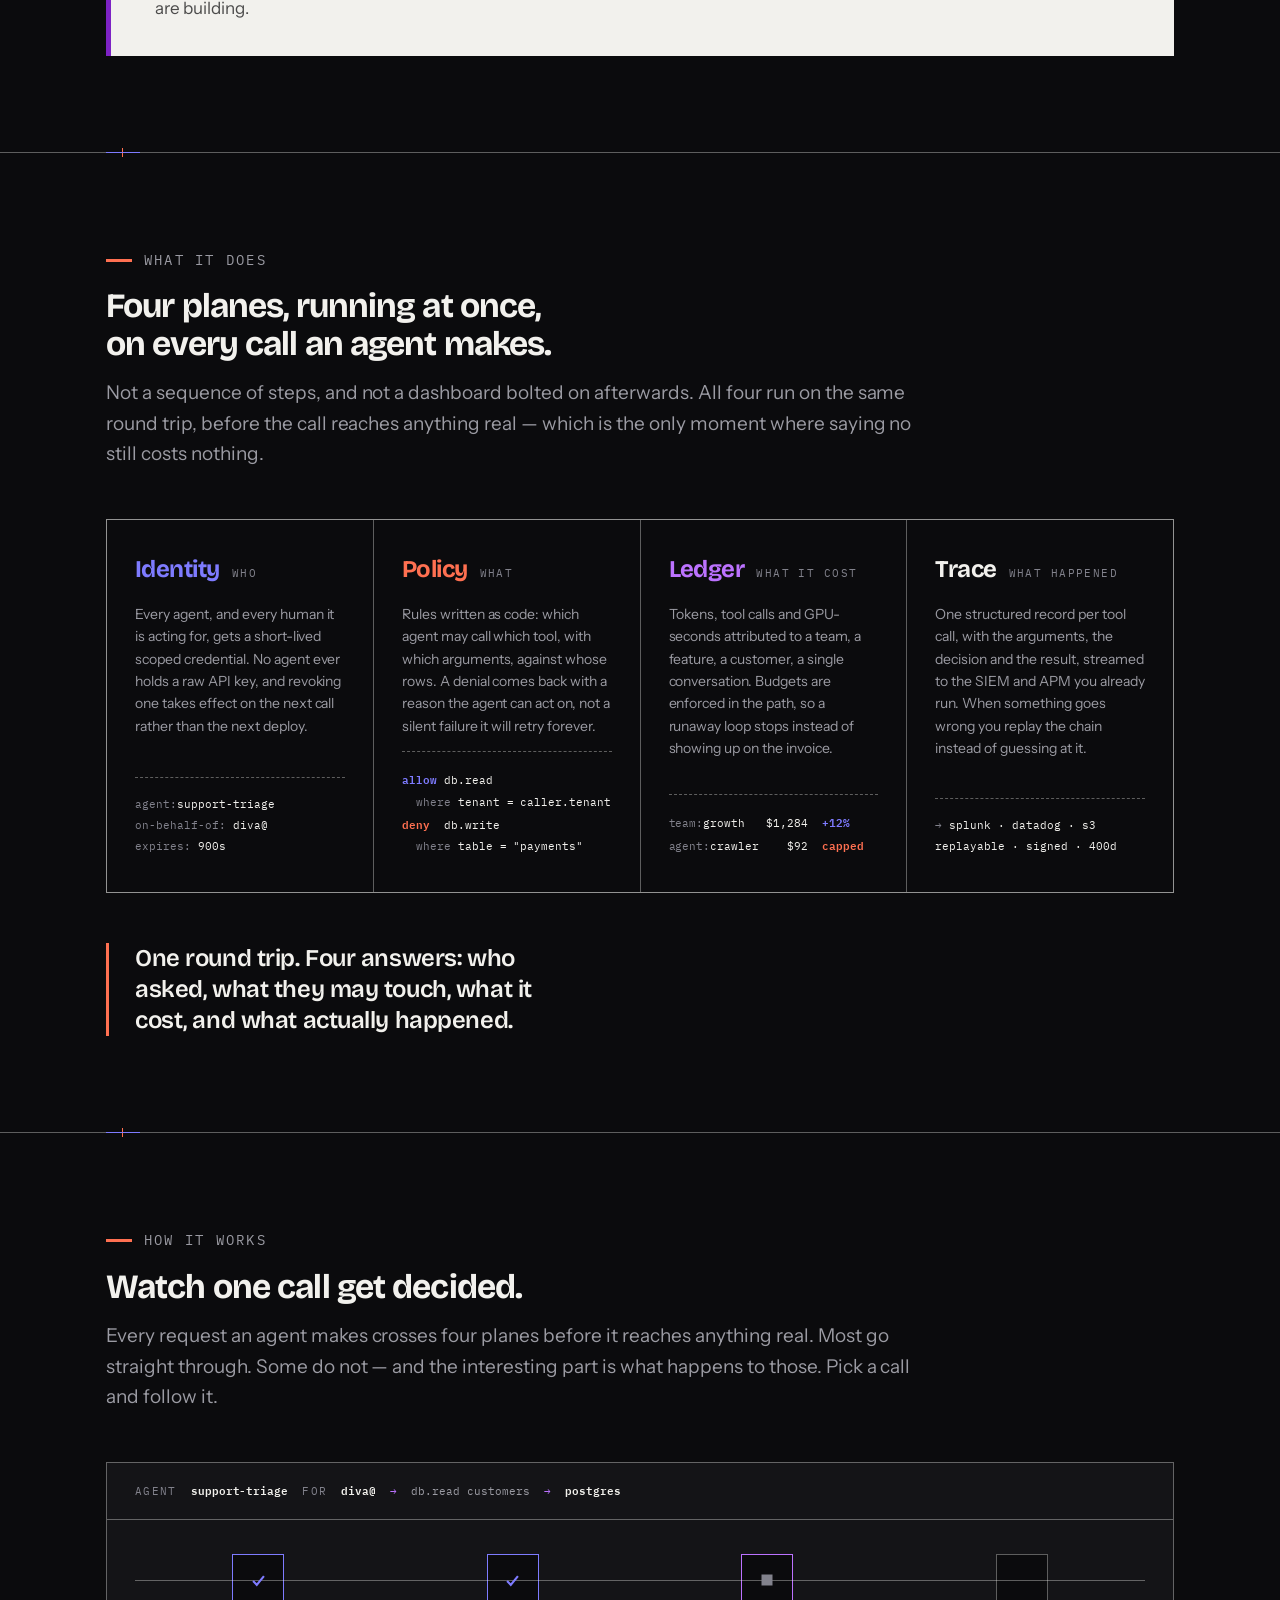
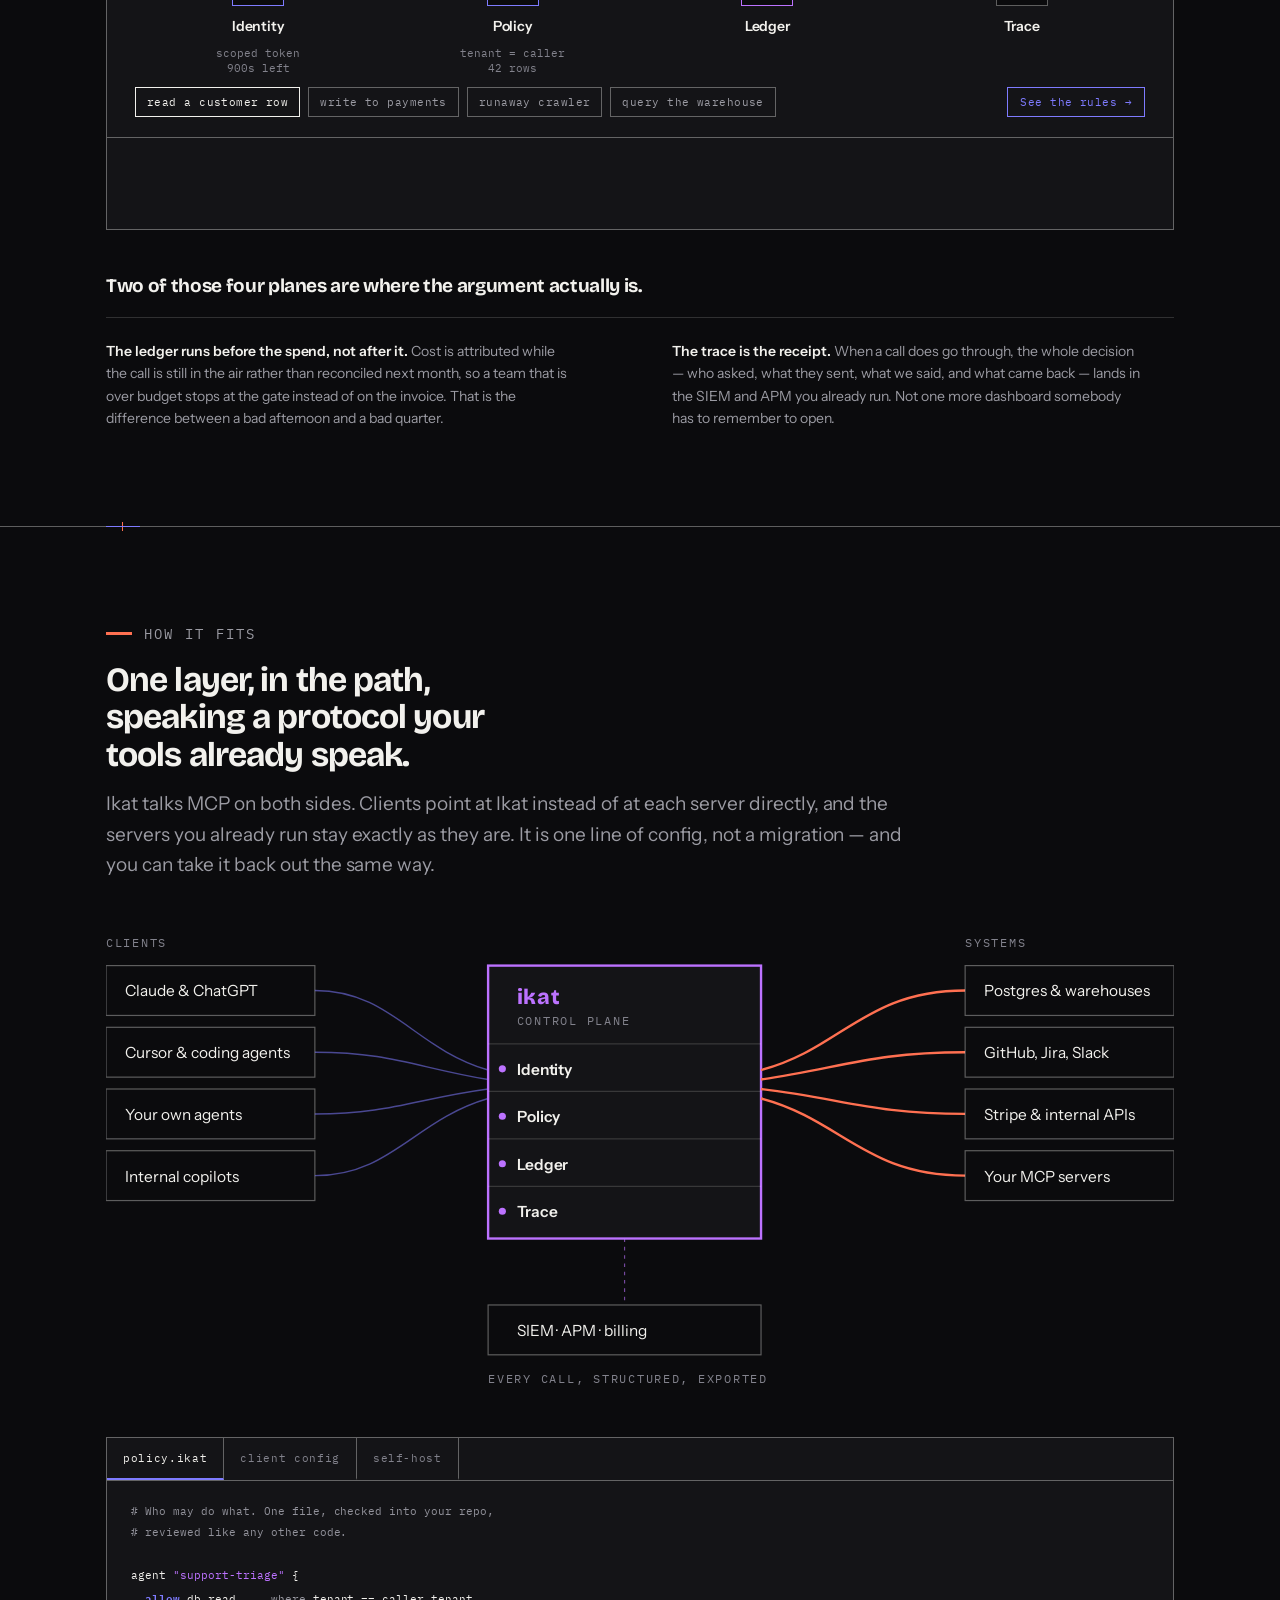
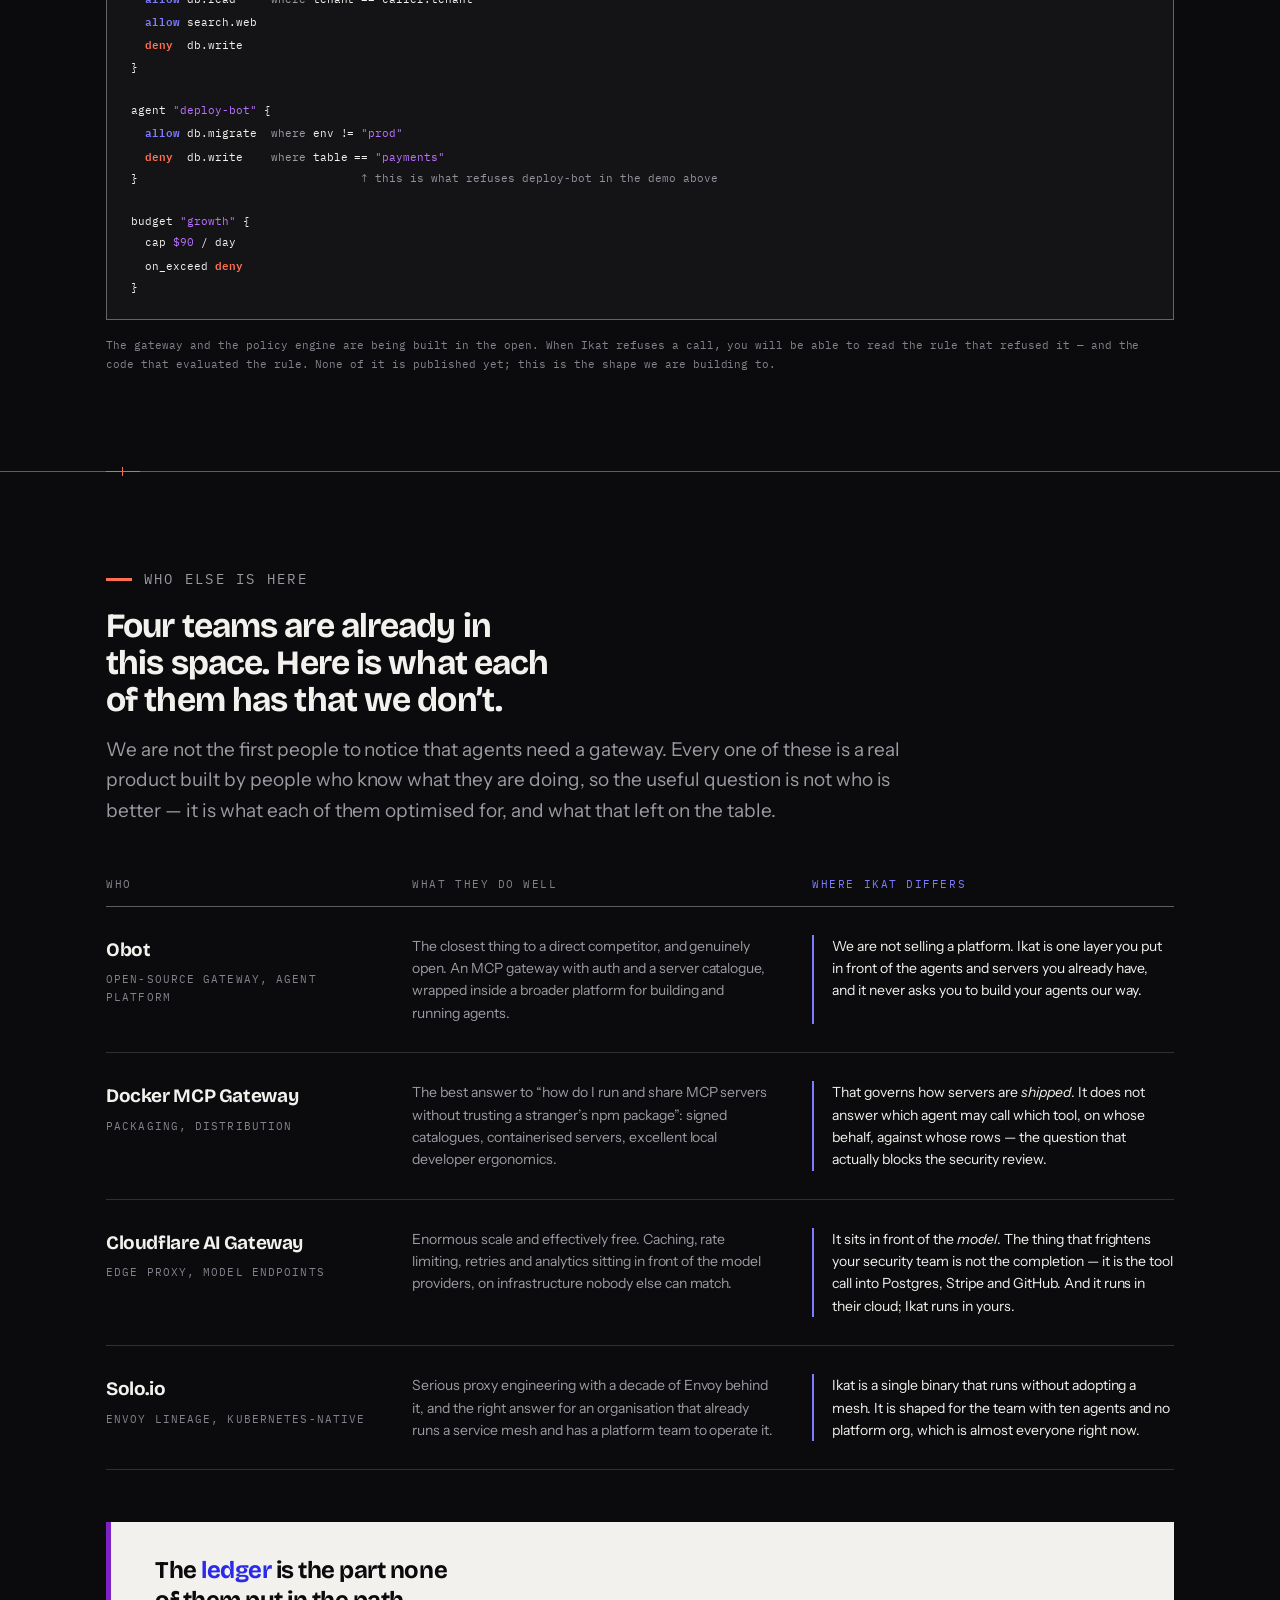
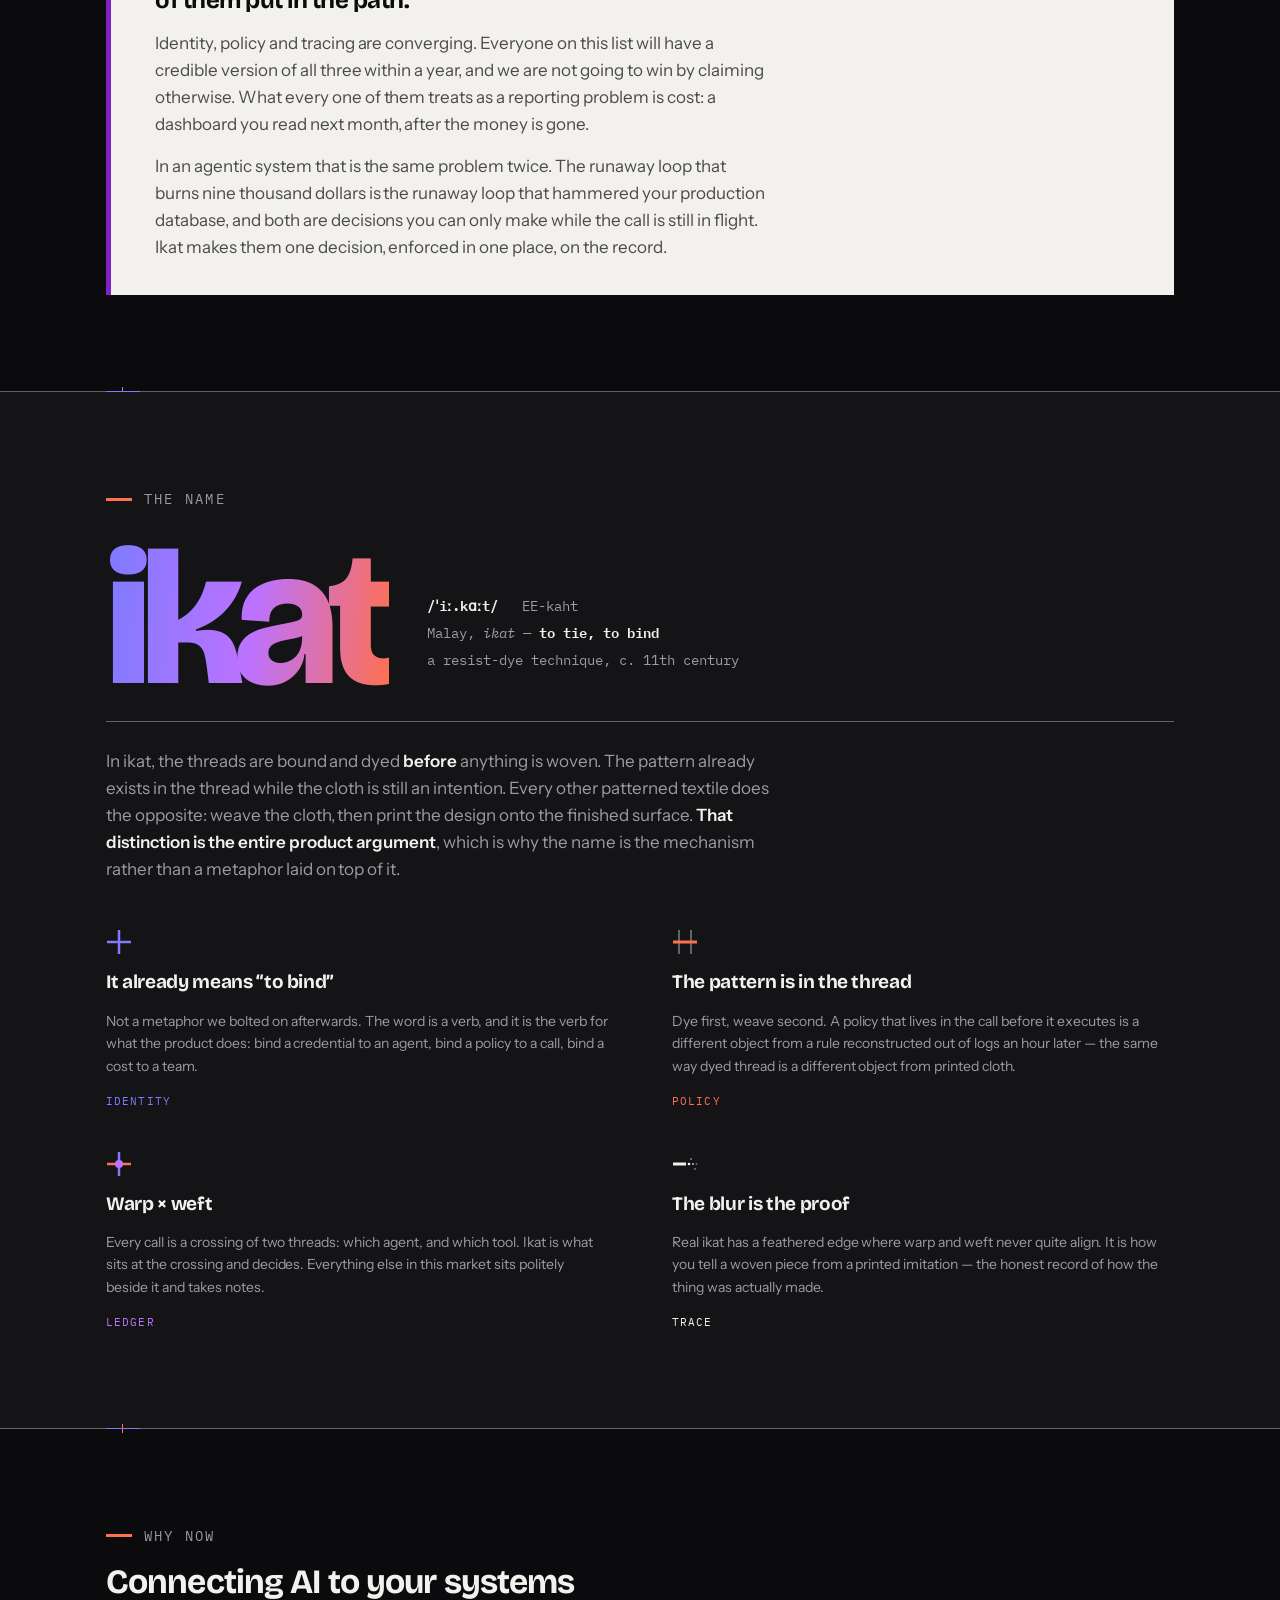
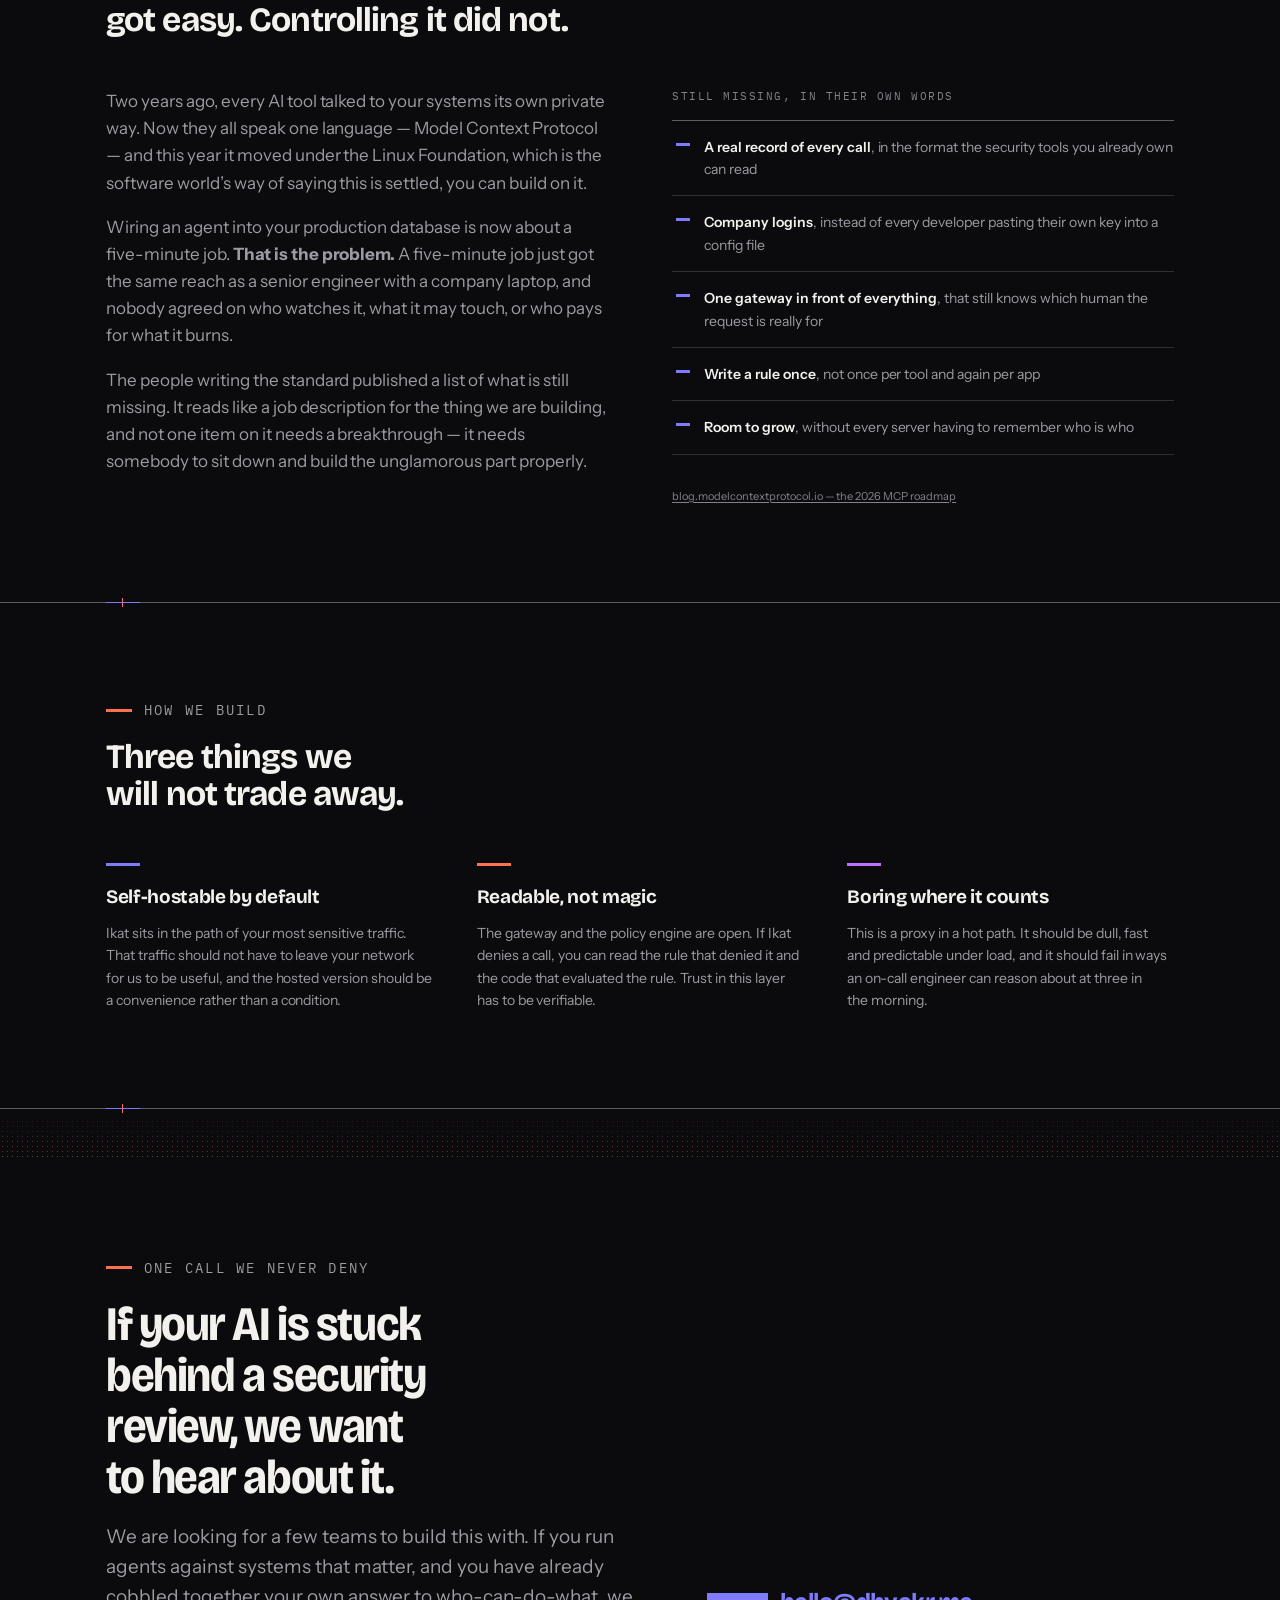
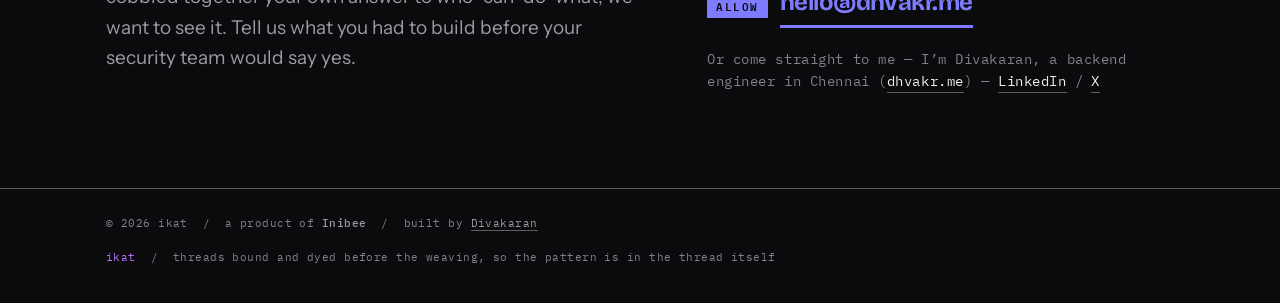
==== commit 7903c747: "iteration-4: elevation pass on both pages A fresh-eyes audit of both sites at phone and desktop widt" ====
--- a/ikat/index.html
+++ b/ikat/index.html
@@ -791,9 +791,114 @@
 footer a{ color:var(--ink-2); text-decoration:none; border-bottom:1px solid var(--rule-2);
   transition:color .3s var(--ease-soft), border-color .3s var(--ease-soft); }
 footer a:hover{ color:var(--ink); border-bottom-color:var(--weft); }
+
+/* ============ page chrome: progress, rail, mobile menu ============ */
+.progress{ position:fixed; top:0; left:0; right:0; height:2px; z-index:66; pointer-events:none; }
+.progress i{ display:block; height:100%; background:var(--warp); transform:scaleX(0); transform-origin:left; }
+
+.rail{ position:fixed; right:22px; top:50%; transform:translateY(-50%); z-index:40;
+  display:none; flex-direction:column; gap:13px; }
+@media (min-width:1280px){ .rail{ display:flex; } }
+.rail a{ position:relative; width:8px; height:8px; border-radius:50%; background:var(--rule-2);
+  transition:background .3s var(--ease-soft), transform .3s var(--ease-soft); }
+.rail a:hover, .rail a.on{ background:var(--warp); }
+.rail a.on{ transform:scale(1.35); box-shadow:0 0 0 3px color-mix(in srgb, var(--warp) 22%, transparent); }
+.rail a span{ position:absolute; right:18px; top:50%; transform:translateY(-50%) translateX(6px);
+  font-family:'IBM Plex Mono', ui-monospace, monospace; font-size:11px; letter-spacing:.06em; text-transform:uppercase;
+  color:var(--ink-2); white-space:nowrap; opacity:0; pointer-events:none;
+  transition:opacity .2s var(--ease-soft), transform .2s var(--ease-soft); }
+.rail a:hover span, .rail a.on span{ opacity:1; transform:translateY(-50%); }
+
+.menubtn{ display:none; width:36px; height:36px; flex:none; border:1px solid var(--rule-2); border-radius:6px;
+  background:transparent; cursor:pointer; place-items:center; padding:0; }
+.menubtn i{ display:block; width:15px; height:1.5px; background:var(--ink); margin:2.5px auto; }
+@media (max-width:1080px){ .menubtn{ display:grid; } }
+@media (max-width:560px){ .navtools .btn-solid{ padding-inline:12px; } }
+
+.menu{ position:fixed; inset:0; z-index:65; background:color-mix(in srgb, var(--paper) 94%, transparent);
+  backdrop-filter:blur(18px); -webkit-backdrop-filter:blur(18px);
+  display:flex; flex-direction:column; padding:0 var(--gutter) 28px; opacity:0; transition:opacity .3s var(--ease-soft); }
+.menu[hidden]{ display:none; }
+.menu.open{ opacity:1; }
+.menu-head{ height:66px; display:flex; align-items:center; justify-content:space-between; }
+.menu-word{ font-family:'Bricolage Grotesque', sans-serif; font-weight:700; font-size:1.5rem; letter-spacing:-.04em;
+  font-variation-settings:'wdth' 82; }
+.menu-close{ width:38px; height:38px; border-radius:6px; border:1px solid var(--rule-2); background:transparent;
+  color:var(--ink); font-size:24px; line-height:1; cursor:pointer; }
+.menu-links{ display:flex; flex-direction:column; margin-top:18px; }
+.menu-links a{ display:flex; align-items:baseline; gap:16px; padding:14px 0; border-top:1px solid var(--rule);
+  font-family:'Bricolage Grotesque', sans-serif; font-weight:600; font-size:clamp(1.7rem,7vw,2.4rem);
+  letter-spacing:-.03em; line-height:1; text-decoration:none; color:var(--ink);
+  font-variation-settings:'wdth' 94,'opsz' 48;
+  transform:translateY(8px); opacity:0; transition:transform .45s var(--ease-soft), opacity .45s var(--ease-soft); }
+.menu-links a:last-child{ border-bottom:1px solid var(--rule); }
+.menu.open .menu-links a{ transform:none; opacity:1; }
+.menu-links a:nth-child(2){ transition-delay:.04s } .menu-links a:nth-child(3){ transition-delay:.08s }
+.menu-links a:nth-child(4){ transition-delay:.12s } .menu-links a:nth-child(5){ transition-delay:.16s }
+.menu-links a:nth-child(6){ transition-delay:.20s } .menu-links a:nth-child(7){ transition-delay:.24s }
+.menu-links a:nth-child(8){ transition-delay:.28s }
+.menu-links a i{ font-family:'IBM Plex Mono', ui-monospace, monospace; font-style:normal; font-size:12px; color:var(--ink-3); width:28px; flex:none; }
+.menu-links a.menu-cta{ color:var(--warp); }
+.menu-foot{ margin-top:auto; padding-top:18px; border-top:1px solid var(--rule); display:flex; justify-content:space-between;
+  flex-wrap:wrap; gap:8px; font-family:'IBM Plex Mono', ui-monospace, monospace; font-size:var(--step--2); color:var(--ink-2); }
+.menu-foot a{ color:var(--ink-2); text-decoration:none; }
+
+/* ============ the thread: one warp line, one weft crossing ============
+   The rule between sections is where the two dyes meet — a single warp
+   thread with a short weft mark through it. A motif, not a grid. */
+section{ position:relative; }
+section::after{ content:""; position:absolute; left:max(var(--gutter), calc((100% - var(--maxw)) / 2 + var(--gutter)));
+  bottom:-1px; width:34px; height:1px; background:var(--warp); }
+section::before{ content:""; position:absolute; left:calc(max(var(--gutter), calc((100% - var(--maxw)) / 2 + var(--gutter))) + 16px);
+  bottom:-5px; width:1px; height:9px; background:var(--weft); }
+section:last-of-type::after, section:last-of-type::before{ display:none; }
+
+/* ============ focus on the row you are reading ============ */
+.vs{ transition:background .3s var(--ease-soft); }
+.vs:hover{ background:color-mix(in srgb, var(--paper-2) 70%, transparent); }
+.vs:hover .ours{ border-left-color:var(--cross); }
+.principle .bar{ transition:transform .4s var(--ease-soft); transform-origin:left; }
+.principle:hover .bar{ transform:scaleX(1.6); }
+
+@media (prefers-reduced-motion:reduce){
+  .menu, .menu-links a, .rail a, .rail a span, .principle .bar{ transition:none; }
+}
 </style>
 </head>
 <body>
+<div class="progress" aria-hidden="true"><i id="progress"></i></div>
+<nav class="rail" id="rail" aria-label="Sections">
+  <a href="#gap" data-for="gap"><span>The gap</span></a>
+  <a href="#map" data-for="map"><span>Not building</span></a>
+  <a href="#product" data-for="product"><span>What it does</span></a>
+  <a href="#flow" data-for="flow"><span>How it works</span></a>
+  <a href="#fit" data-for="fit"><span>How it fits</span></a>
+  <a href="#versus" data-for="versus"><span>Who else</span></a>
+  <a href="#name" data-for="name"><span>The name</span></a>
+  <a href="#why" data-for="why"><span>Why now</span></a>
+  <a href="#principles" data-for="principles"><span>How we build</span></a>
+  <a href="#contact" data-for="contact"><span>Early access</span></a>
+</nav>
+<div class="menu" id="menu" hidden>
+  <div class="menu-head">
+    <span class="menu-word">ikat</span>
+    <button class="menu-close" id="menuClose" type="button" aria-label="Close menu">&times;</button>
+  </div>
+  <nav class="menu-links" aria-label="Sections">
+    <a href="#gap"><i>01</i>The gap</a>
+    <a href="#map"><i>02</i>Not building</a>
+    <a href="#product"><i>03</i>What it does</a>
+    <a href="#flow"><i>04</i>How it works</a>
+    <a href="#versus"><i>05</i>Who else</a>
+    <a href="#name"><i>06</i>The name</a>
+    <a href="#why"><i>07</i>Why now</a>
+    <a href="#contact" class="menu-cta"><i>&rarr;</i>Get early access</a>
+  </nav>
+  <div class="menu-foot">
+    <a href="/">&larr; dhvakr.me</a>
+    <span>a product of Inibee</span>
+  </div>
+</div>
 
 <div class="above">
 
@@ -836,6 +941,7 @@
         </svg>
       </button>
       <a class="btn btn-solid" href="#contact">Get early access</a>
+      <button class="menubtn" id="menuBtn" type="button" aria-label="Open menu" aria-expanded="false" aria-controls="menu"><i></i><i></i></button>
     </div>
   </div>
 </header>
@@ -868,11 +974,11 @@
 
     <div class="stats">
       <div class="stat invert">
-        <b>65%</b>
+        <b data-n="65" data-suf="%">65%</b>
         <span>of US employees use AI tools <i>their employer hasn&rsquo;t approved</i>. 71% of those have pasted sensitive data in.</span>
       </div>
       <div class="stat">
-        <b>21%</b>
+        <b data-n="21" data-suf="%">21%</b>
         <span>of organisations have a <i>mature governance model</i> for AI agents, while around 75% plan to deploy agents within two years.</span>
       </div>
       <div class="stat">
@@ -880,7 +986,7 @@
         <span>Eighty-nine percent of teams running agents in production have observability. <i>Fifty-two percent have evals.</i> The gap is where quality dies.</span>
       </div>
       <div class="stat">
-        <b>56%</b>
+        <b data-n="56" data-suf="%">56%</b>
         <span>of CEOs report <i>zero measurable AI ROI</i> in the past twelve months. Capability was never the missing piece.</span>
       </div>
       <div class="stat invert">
@@ -888,7 +994,7 @@
         <span>the cost of a single-turn completion for a <i>multi-step agentic workflow</i>. A failed run bills twice: once to fail, once to retry.</span>
       </div>
       <div class="stat">
-        <b>+47%</b>
+        <b data-pre="+" data-n="47" data-suf="%">+47%</b>
         <span>year-over-year growth in AI spend. The <i>fastest-growing line</i> on the cloud bill, and the hardest to attribute to anyone.</span>
       </div>
     </div>
@@ -1922,5 +2028,95 @@
 })();
 </script>
 
+<script>
+/* page chrome — progress, rail, menu, count-up. Isolated and wrapped. */
+(function(){
+  'use strict';
+  try {
+    var reduce = matchMedia('(prefers-reduced-motion: reduce)').matches;
+    var bar = document.getElementById('progress'), docH = 0;
+    function measure(){ docH = document.documentElement.scrollHeight - innerHeight; }
+    function onScroll(){ if (bar && docH > 0) bar.style.transform = 'scaleX(' + Math.min(scrollY / docH, 1).toFixed(4) + ')'; }
+    measure(); onScroll();
+    addEventListener('scroll', onScroll, { passive: true });
+    addEventListener('resize', function(){ measure(); onScroll(); });
+
+    /* rail fallback: the observer is the fast path, but a throttled tab can
+       starve it, so the active dot is also derived from scroll position */
+    var railEl = document.getElementById('rail'), railAt = 0;
+    function railPick(){
+      if (!railEl) return;
+      railAt = Date.now();
+      var mid = scrollY + innerHeight * 0.42, best = null, bestD = Infinity;
+      railEl.querySelectorAll('a[data-for]').forEach(function(a){
+        var el = document.getElementById(a.dataset.for); if (!el) return;
+        var d = Math.abs(el.offsetTop - mid);
+        if (el.offsetTop <= mid + innerHeight * 0.5 && d < bestD) { bestD = d; best = a; }
+      });
+      if (!best) return;
+      railEl.querySelectorAll('a.on').forEach(function(x){ x.classList.remove('on'); });
+      best.classList.add('on');
+    }
+    addEventListener('scroll', function(){ if (Date.now() - railAt > 140) railPick(); }, { passive: true });
+    railPick();
+
+    var rail = document.getElementById('rail');
+    if (rail && 'IntersectionObserver' in window) {
+      var links = {};
+      rail.querySelectorAll('a[data-for]').forEach(function(a){ links[a.dataset.for] = a; });
+      var rio = new IntersectionObserver(function(es){
+        es.forEach(function(e){
+          var a = links[e.target.id]; if (!a || !e.isIntersecting) return;
+          rail.querySelectorAll('a.on').forEach(function(x){ x.classList.remove('on'); });
+          a.classList.add('on');
+        });
+      }, { rootMargin: '-40% 0px -50% 0px', threshold: 0 });
+      Object.keys(links).forEach(function(id){ var el = document.getElementById(id); if (el) rio.observe(el); });
+    }
+
+    var menu = document.getElementById('menu'), mb = document.getElementById('menuBtn'), mc = document.getElementById('menuClose'), lastFocus = null;
+    function openMenu(){
+      if (!menu) return;
+      lastFocus = document.activeElement;
+      menu.hidden = false;
+      void menu.offsetWidth; menu.classList.add('open');
+      document.body.style.overflow = 'hidden';
+      mb && mb.setAttribute('aria-expanded', 'true');
+      mc && mc.focus();
+    }
+    function closeMenu(){
+      if (!menu || menu.hidden) return;
+      menu.classList.remove('open');
+      document.body.style.overflow = '';
+      mb && mb.setAttribute('aria-expanded', 'false');
+      var done = function(){ menu.hidden = true; };
+      if (reduce) done(); else setTimeout(done, 300);
+      (lastFocus && lastFocus.focus ? lastFocus : mb).focus();
+    }
+    mb && mb.addEventListener('click', openMenu);
+    mc && mc.addEventListener('click', closeMenu);
+    menu && menu.querySelectorAll('a').forEach(function(a){ a.addEventListener('click', closeMenu); });
+    document.addEventListener('keydown', function(e){ if (e.key === 'Escape') closeMenu(); });
+
+    var nums = document.querySelectorAll('.stat b[data-n]');
+    function run(b){
+      if (reduce) return;
+      var to = parseFloat(b.dataset.n), from = parseFloat(b.dataset.from || '0');
+      var pre = b.dataset.pre || '', suf = b.dataset.suf || '', final = b.innerHTML, t0 = performance.now(), D = 1100;
+      (function tick(now){
+        var k = Math.min((now - t0) / D, 1), e = 1 - Math.pow(1 - k, 3);
+        b.textContent = pre + Math.round(from + (to - from) * e) + suf;
+        if (k < 1) requestAnimationFrame(tick); else b.innerHTML = final;
+      })(t0);
+    }
+    if (nums.length && 'IntersectionObserver' in window) {
+      var cio = new IntersectionObserver(function(es){
+        es.forEach(function(e){ if (e.isIntersecting) { cio.unobserve(e.target); run(e.target); } });
+      }, { threshold: 0.4 });
+      nums.forEach(function(b){ cio.observe(b); });
+    }
+  } catch (e) {}
+})();
+</script>
 </body>
 </html>
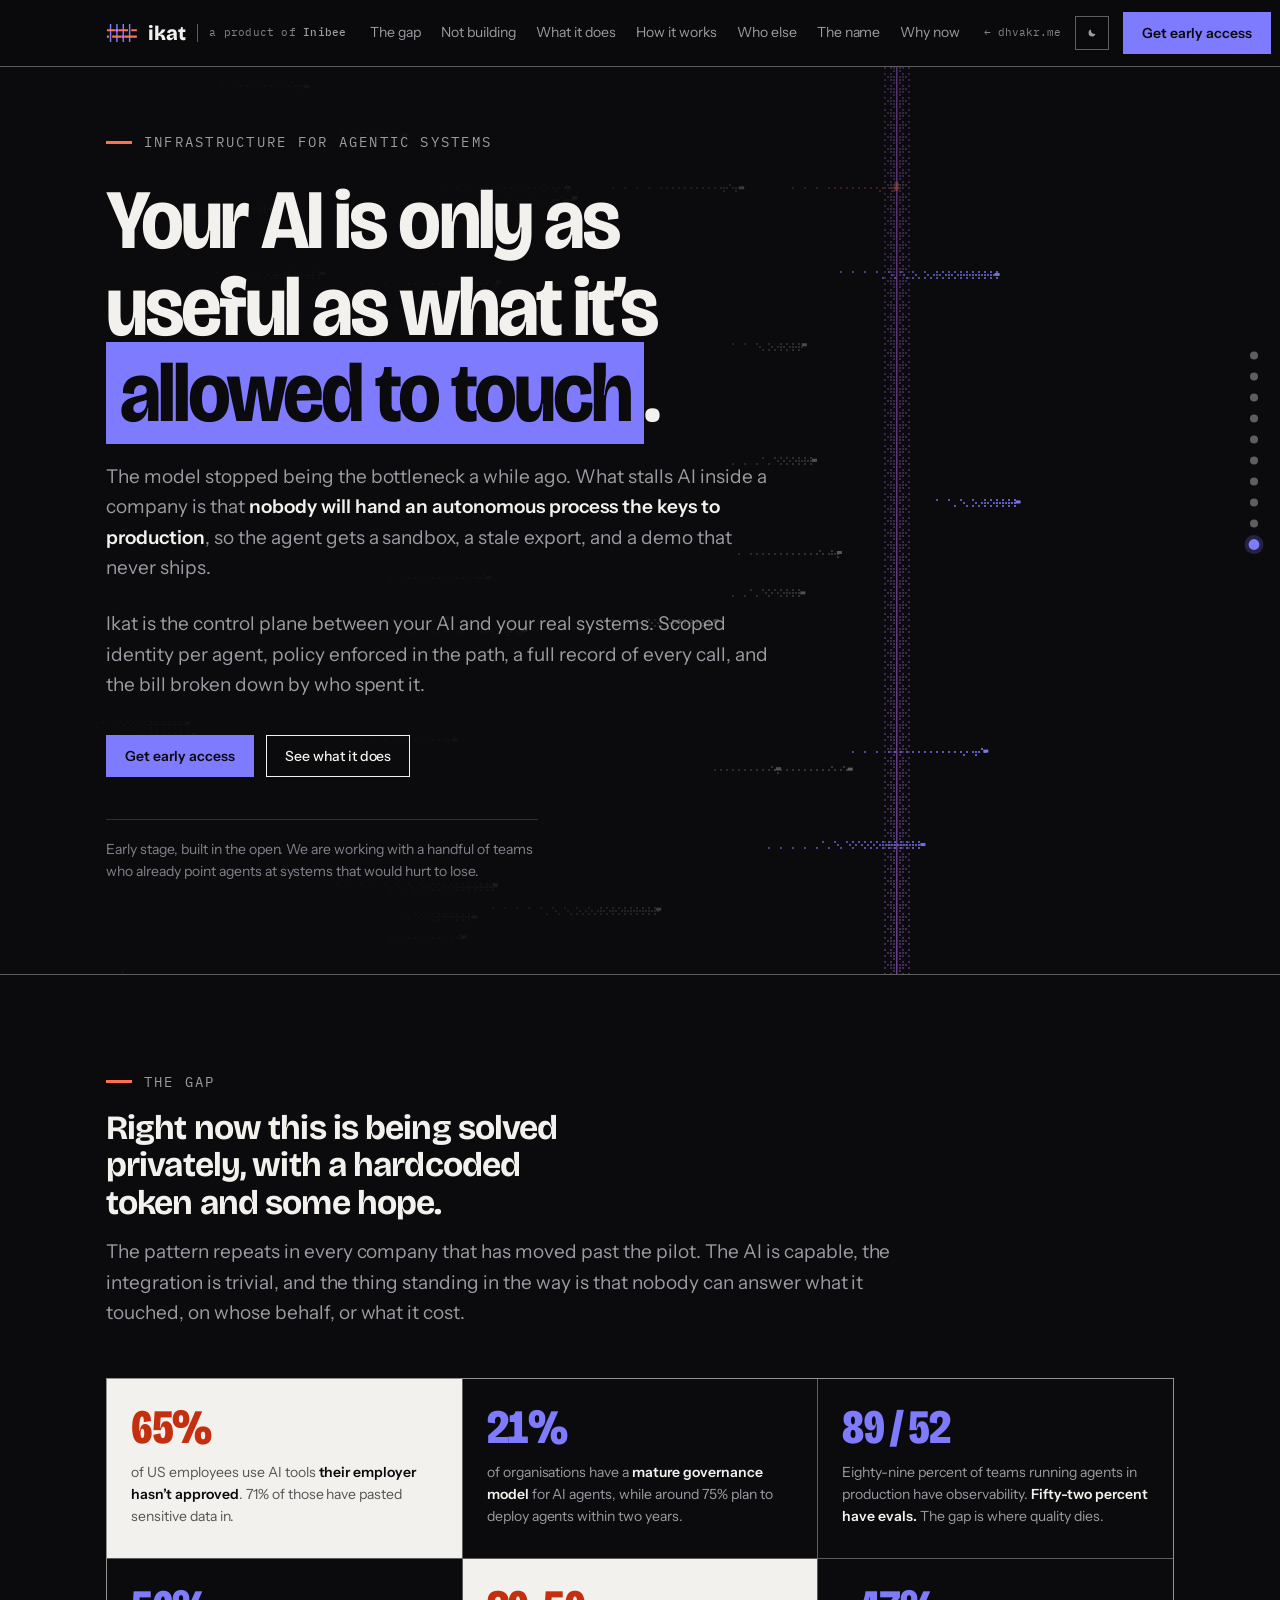
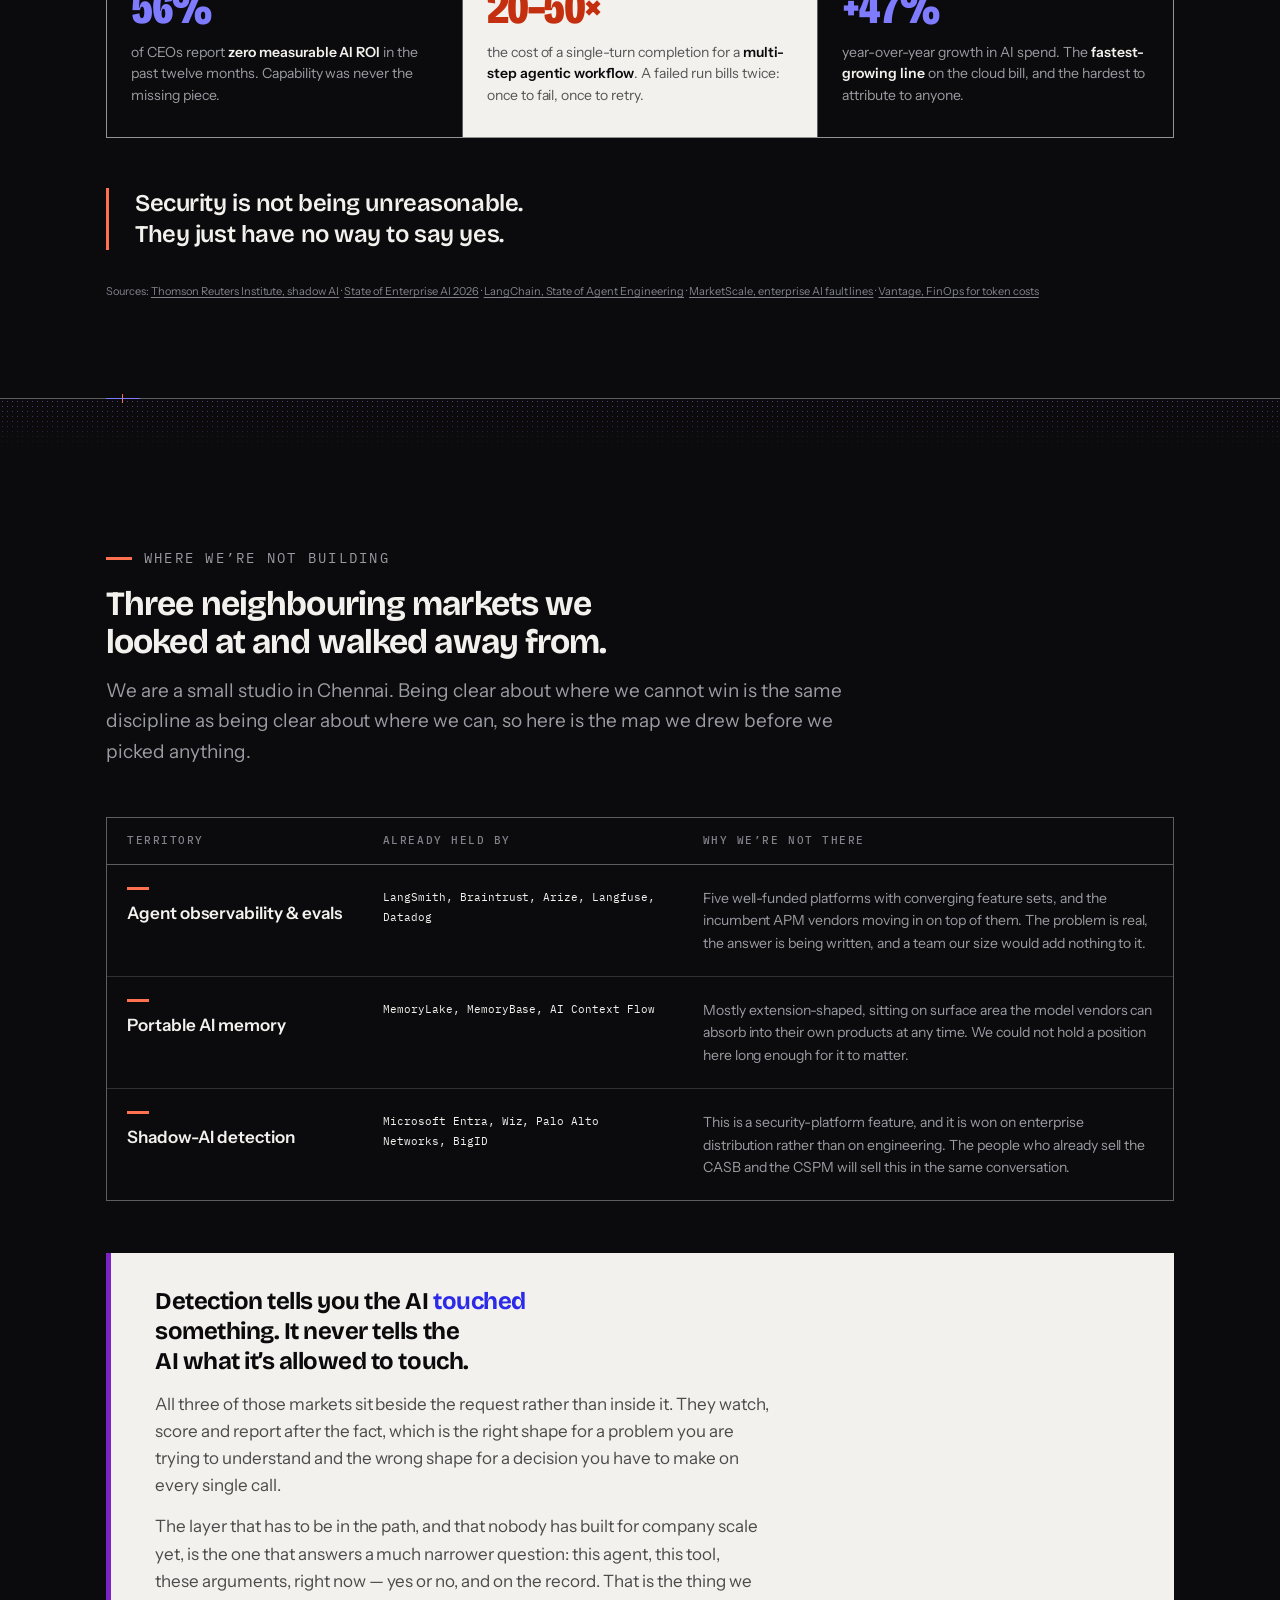
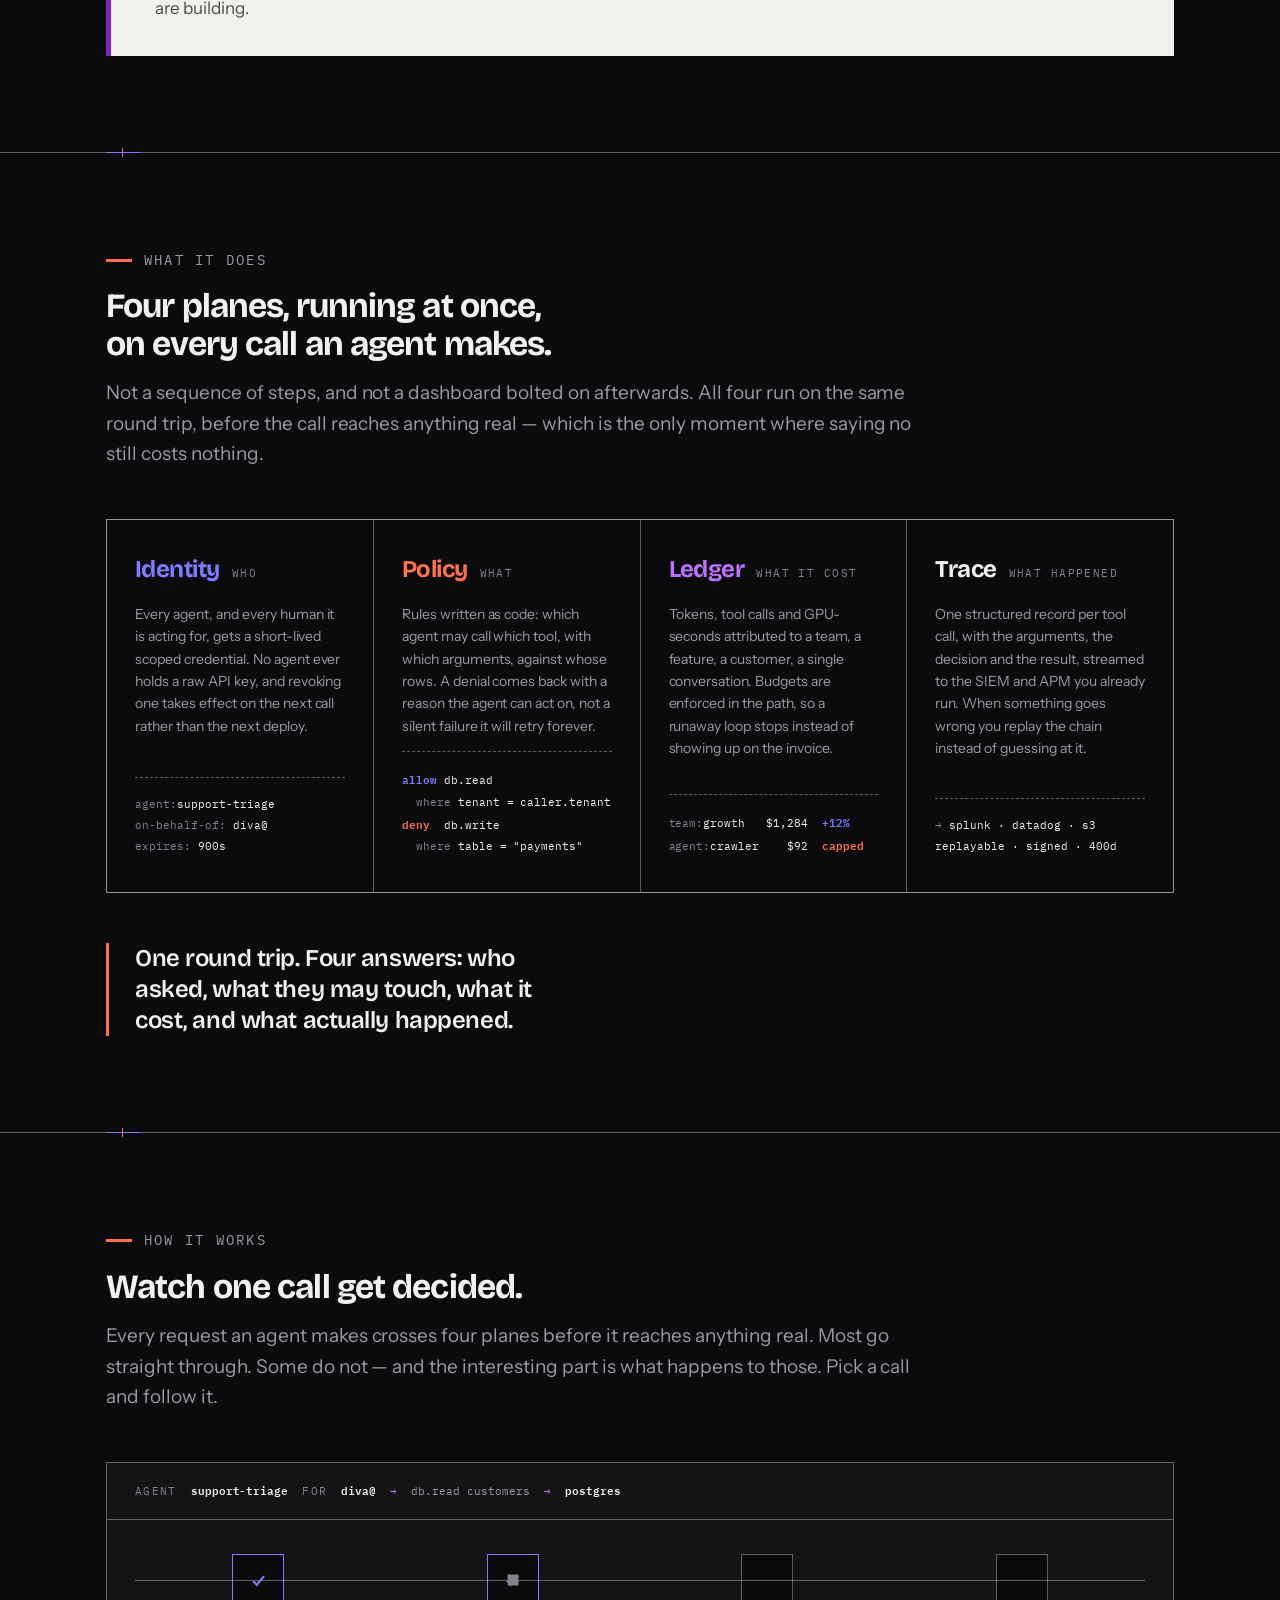
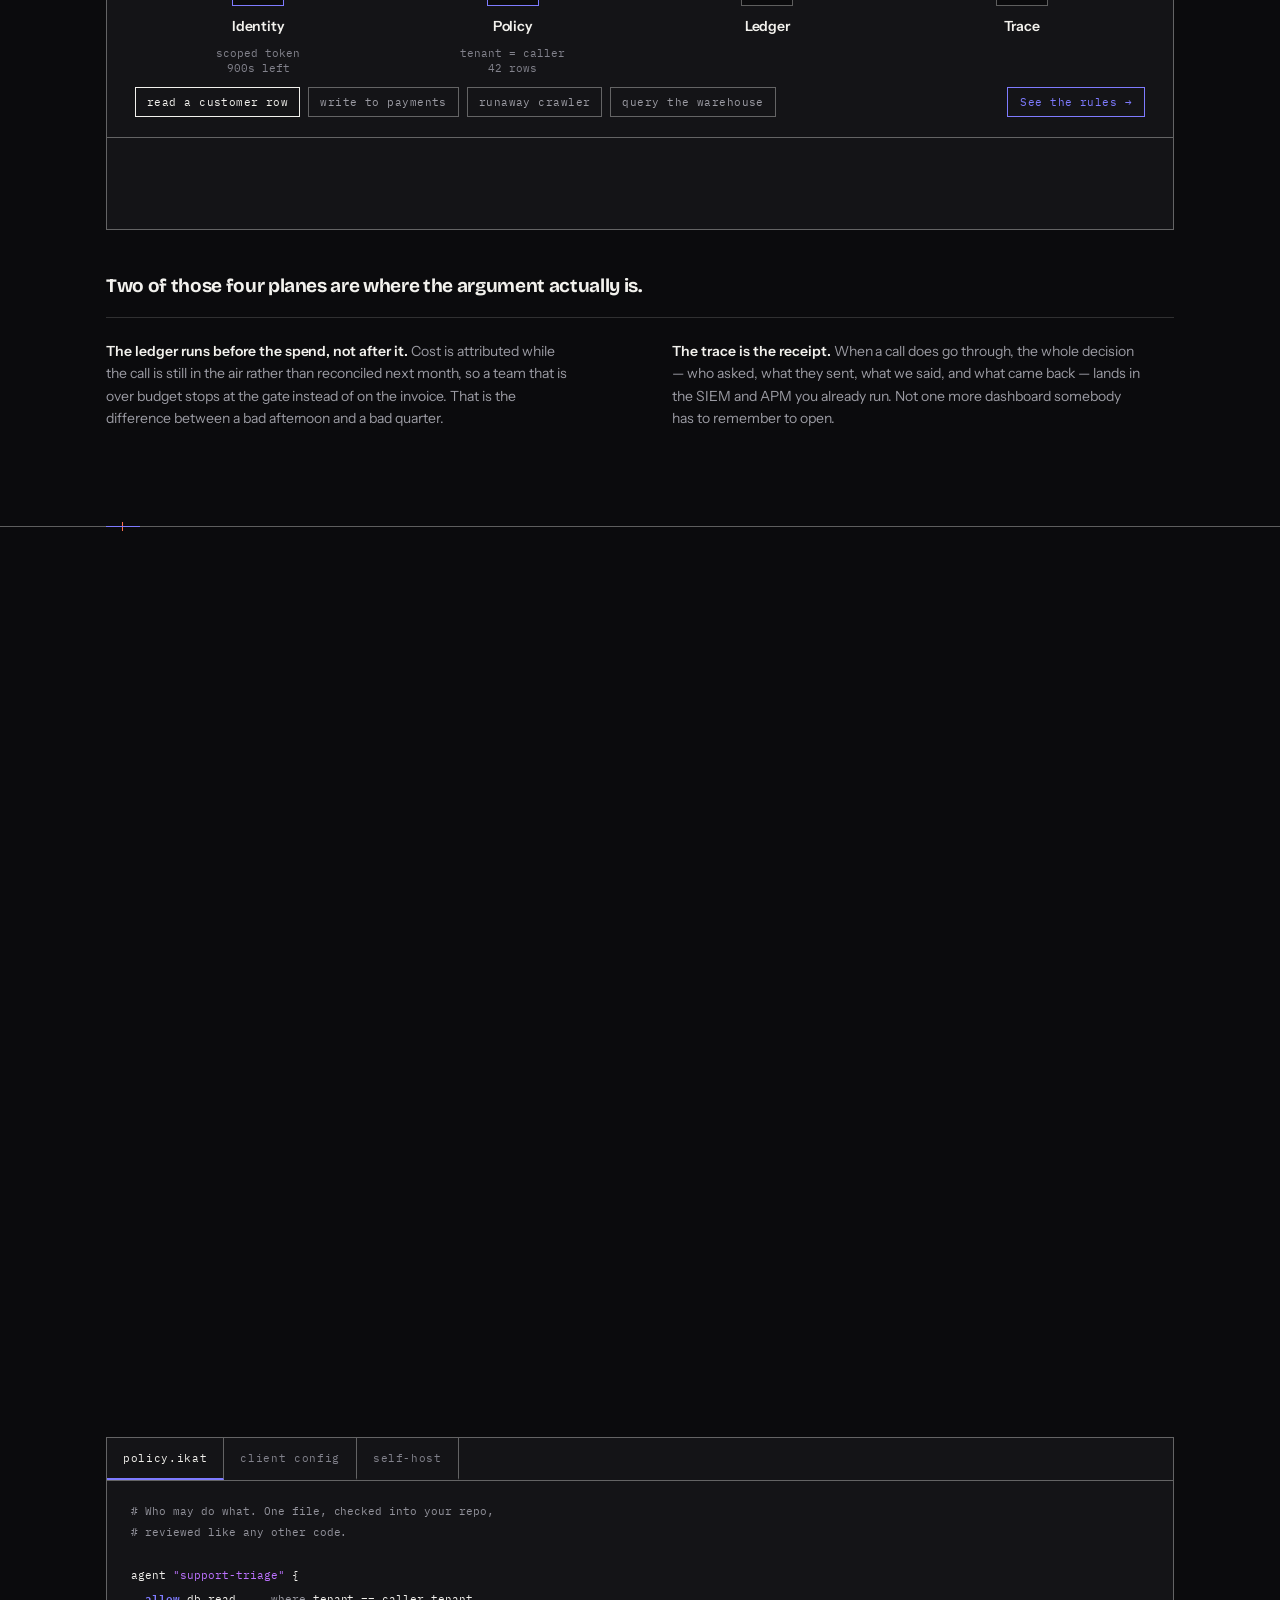
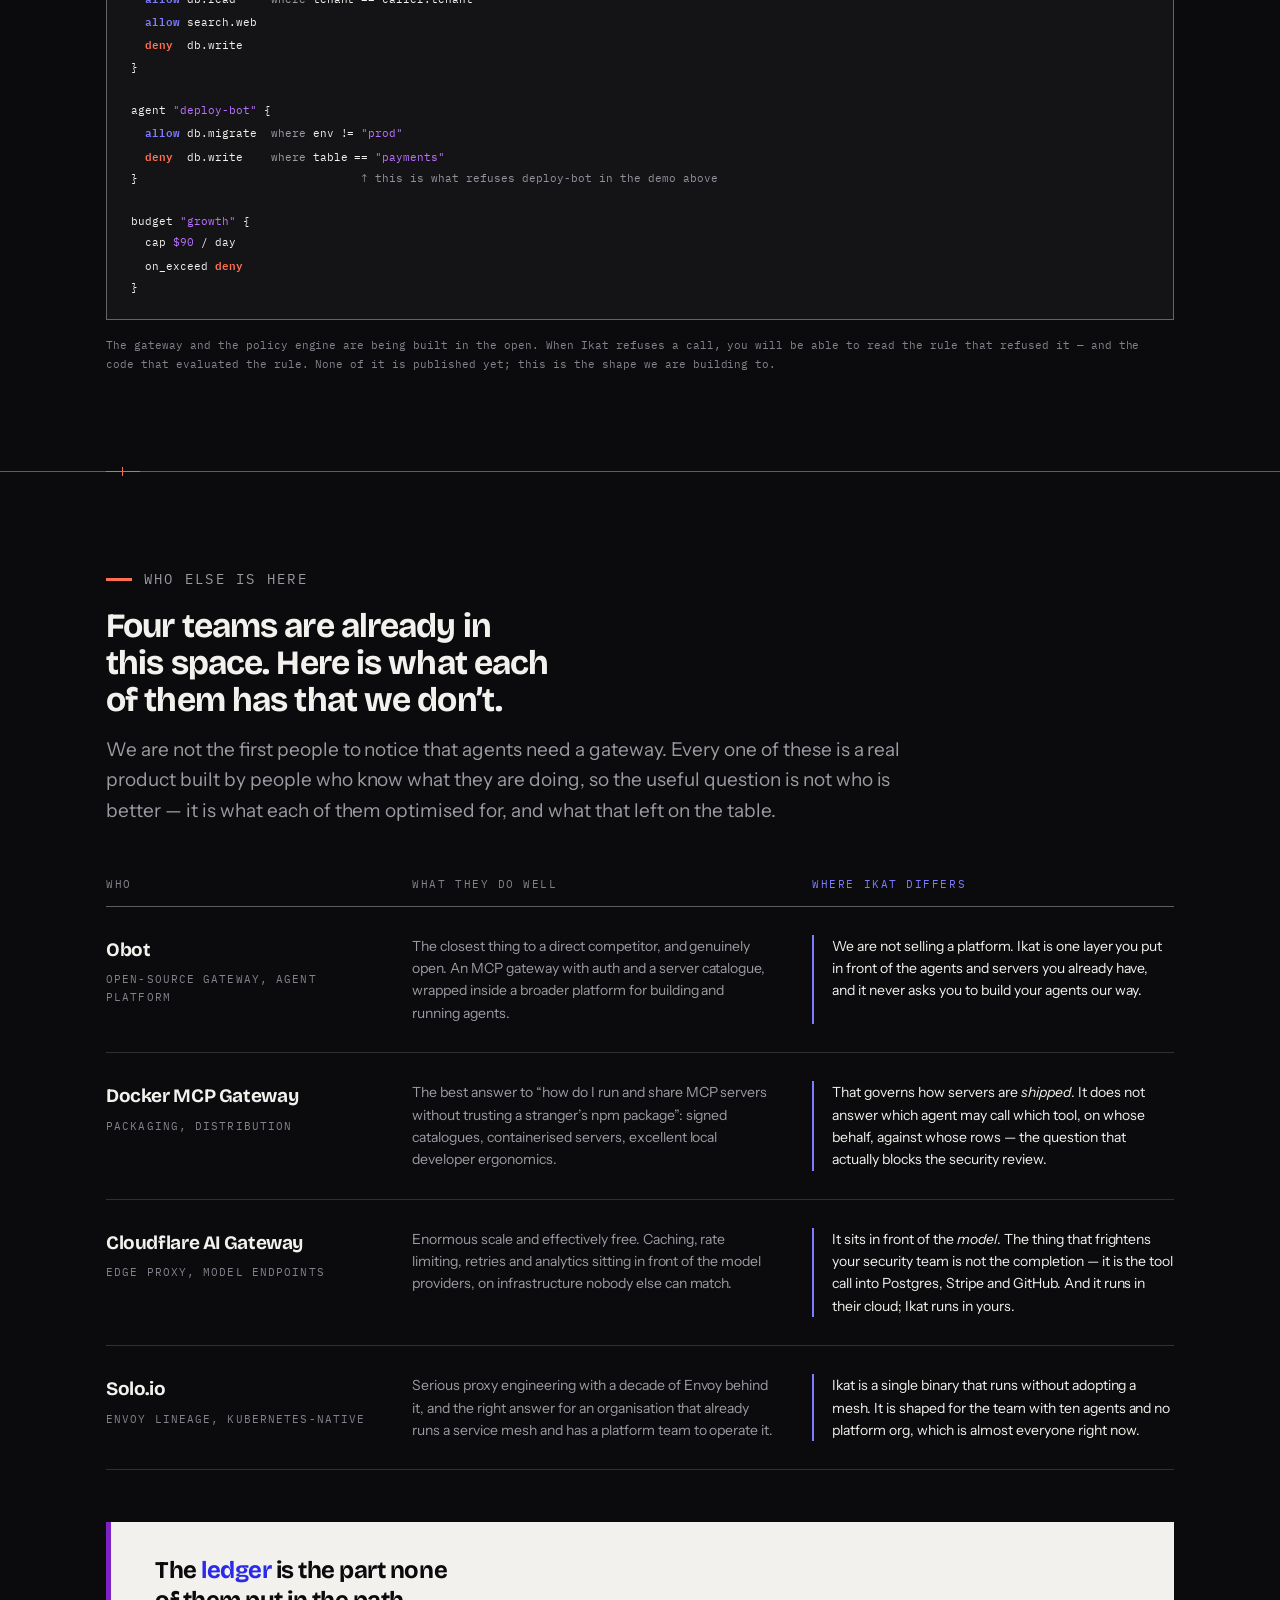
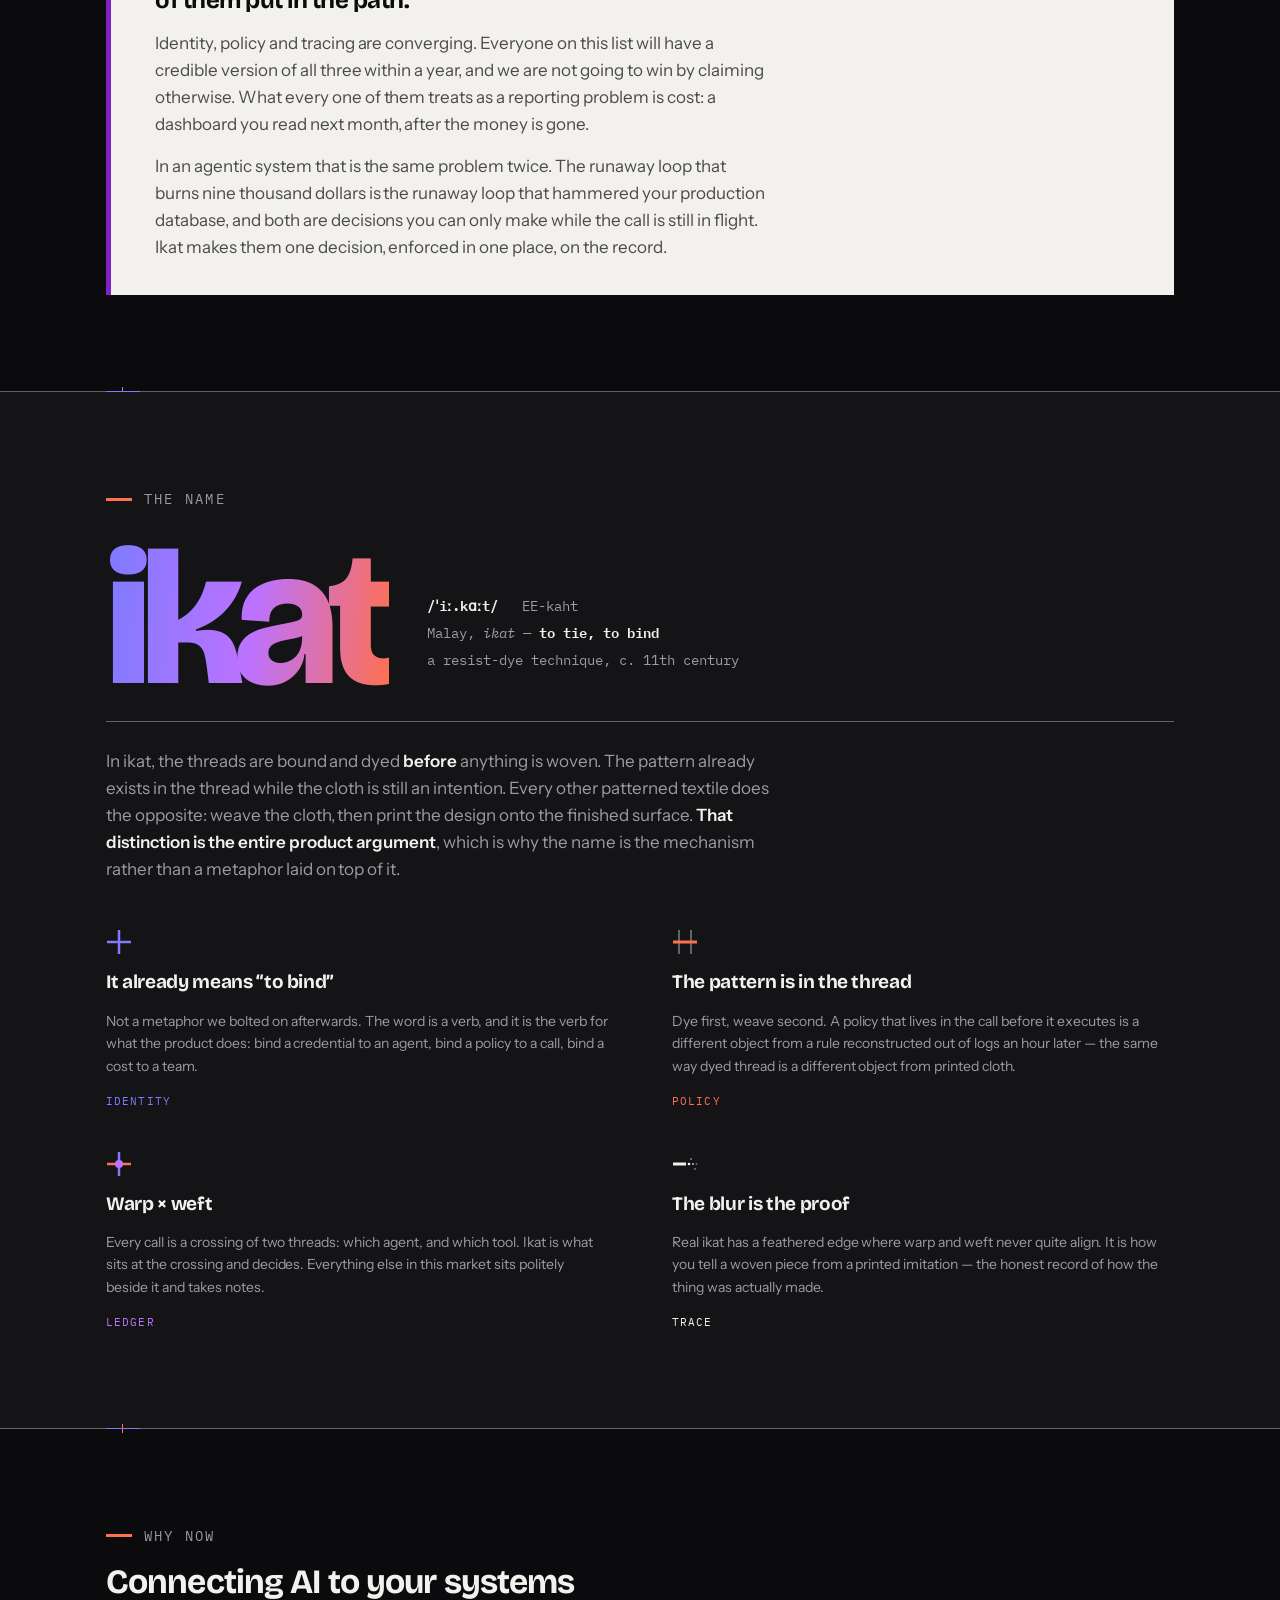
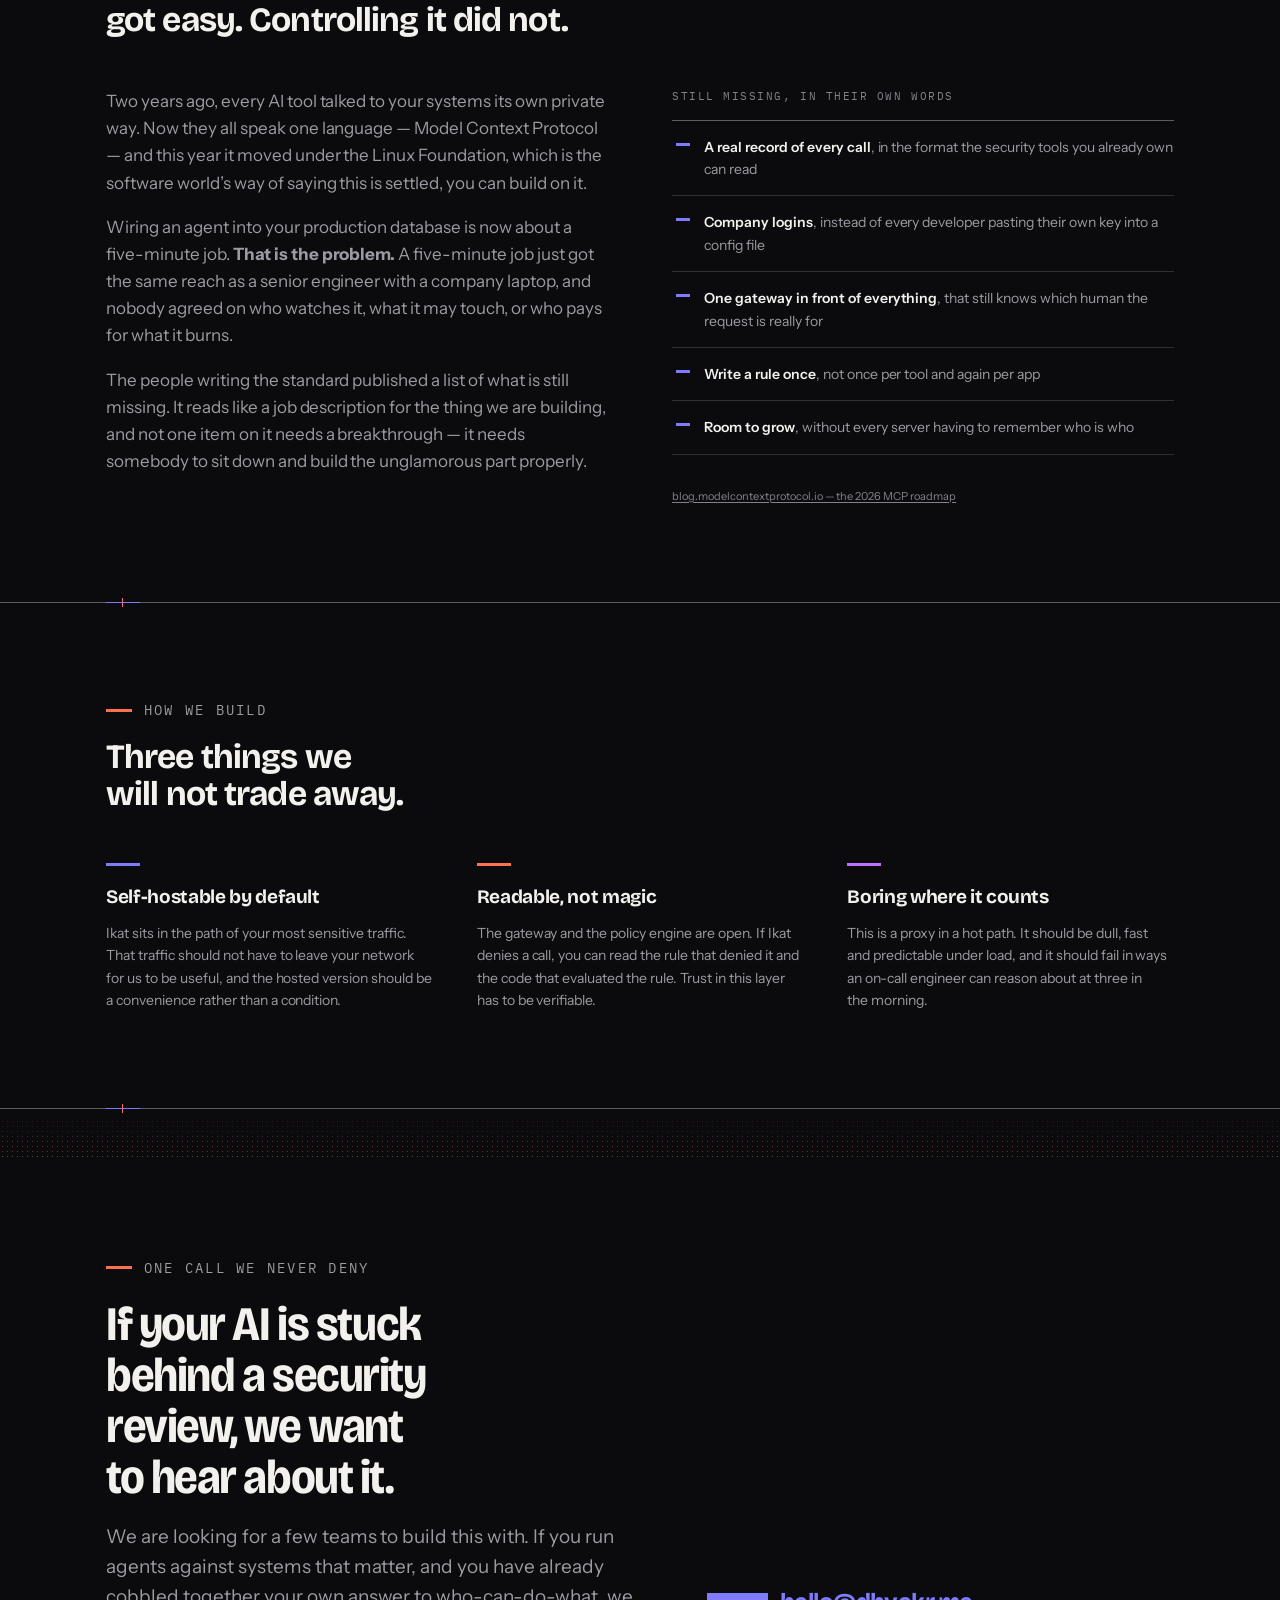
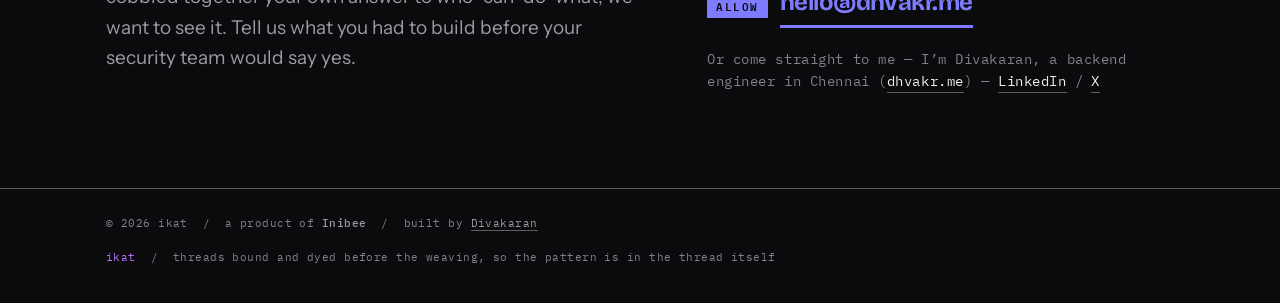
==== commit ce6e7d7f: "Quieter section dividers, drop the arc tagline, fix Permissions-Policy The divider between sections " ====
--- a/ikat/index.html
+++ b/ikat/index.html
@@ -807,7 +807,7 @@
   font-family:'IBM Plex Mono', ui-monospace, monospace; font-size:11px; letter-spacing:.06em; text-transform:uppercase;
   color:var(--ink-2); white-space:nowrap; opacity:0; pointer-events:none;
   transition:opacity .2s var(--ease-soft), transform .2s var(--ease-soft); }
-.rail a:hover span, .rail a.on span{ opacity:1; transform:translateY(-50%); }
+.rail a:hover span, .rail a:focus-visible span{ opacity:1; transform:translateY(-50%); }
 
 .menubtn{ display:none; width:36px; height:36px; flex:none; border:1px solid var(--rule-2); border-radius:6px;
   background:transparent; cursor:pointer; place-items:center; padding:0; }
